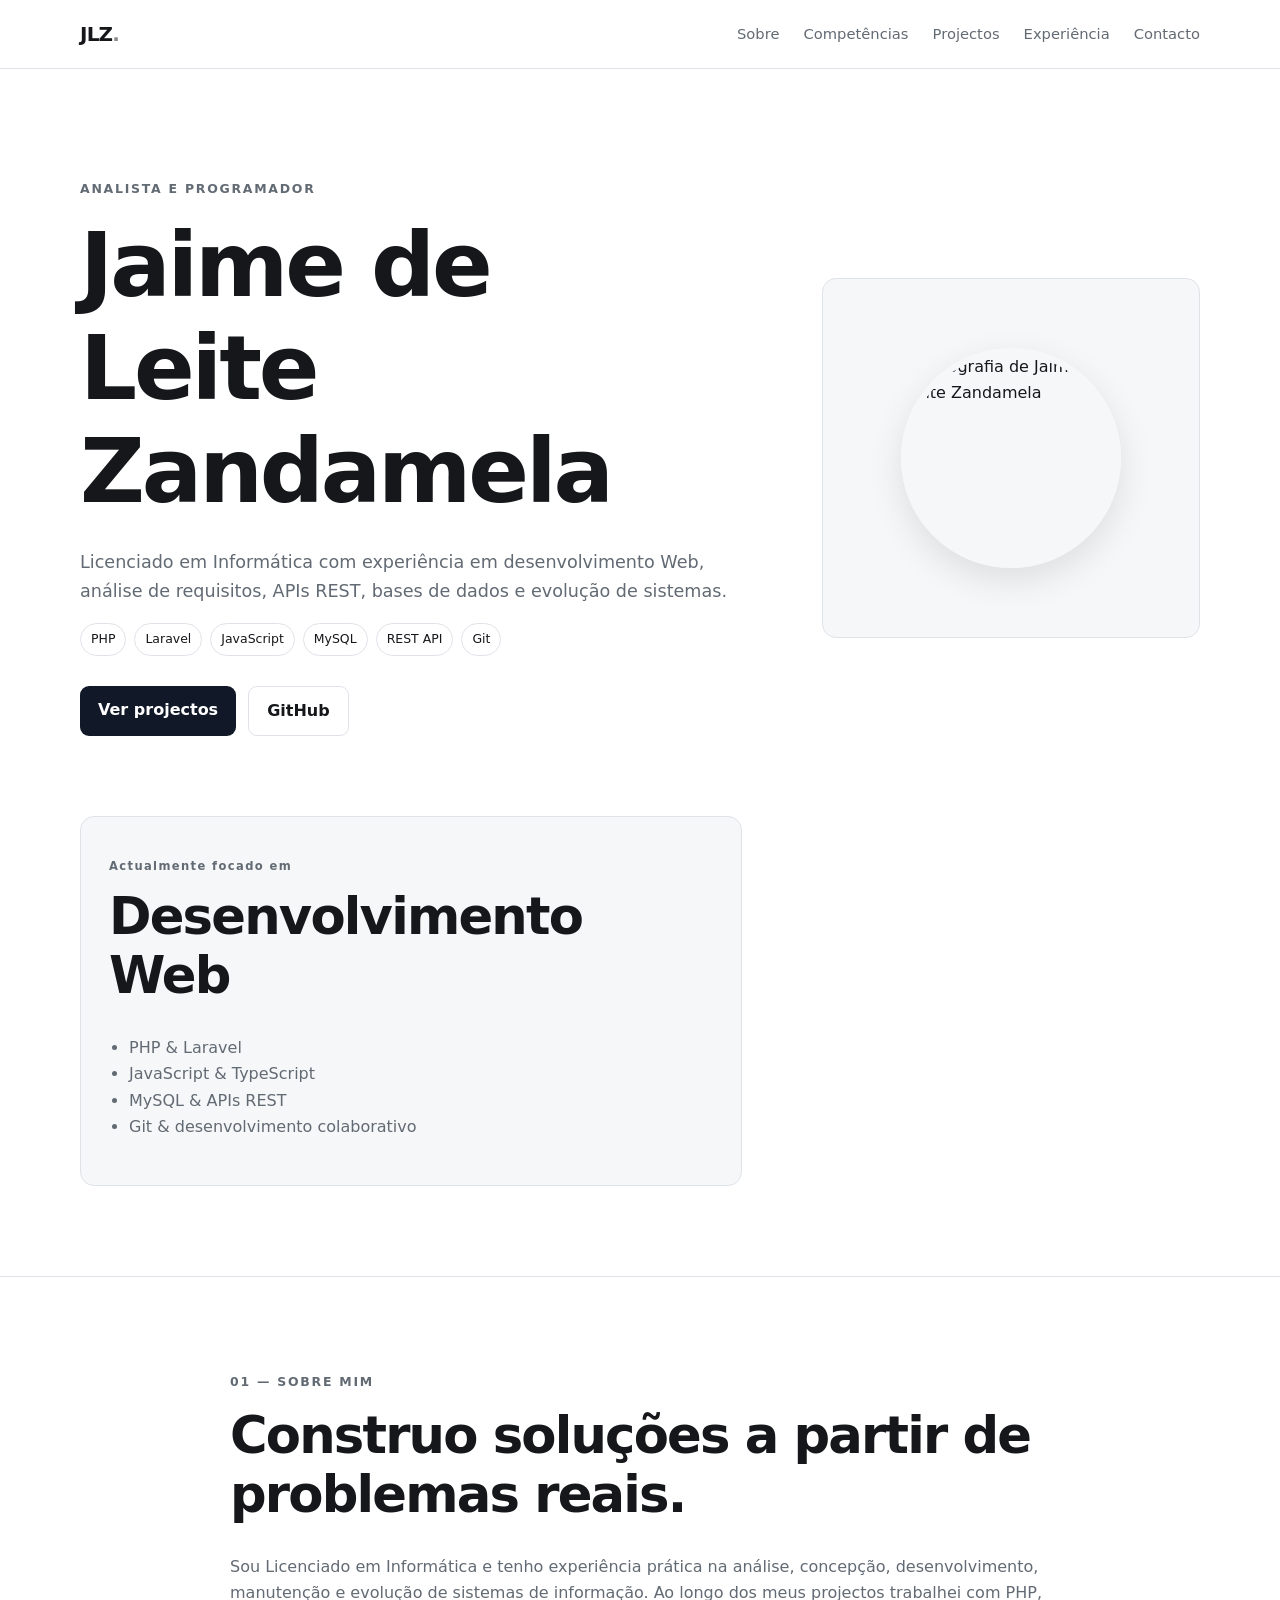
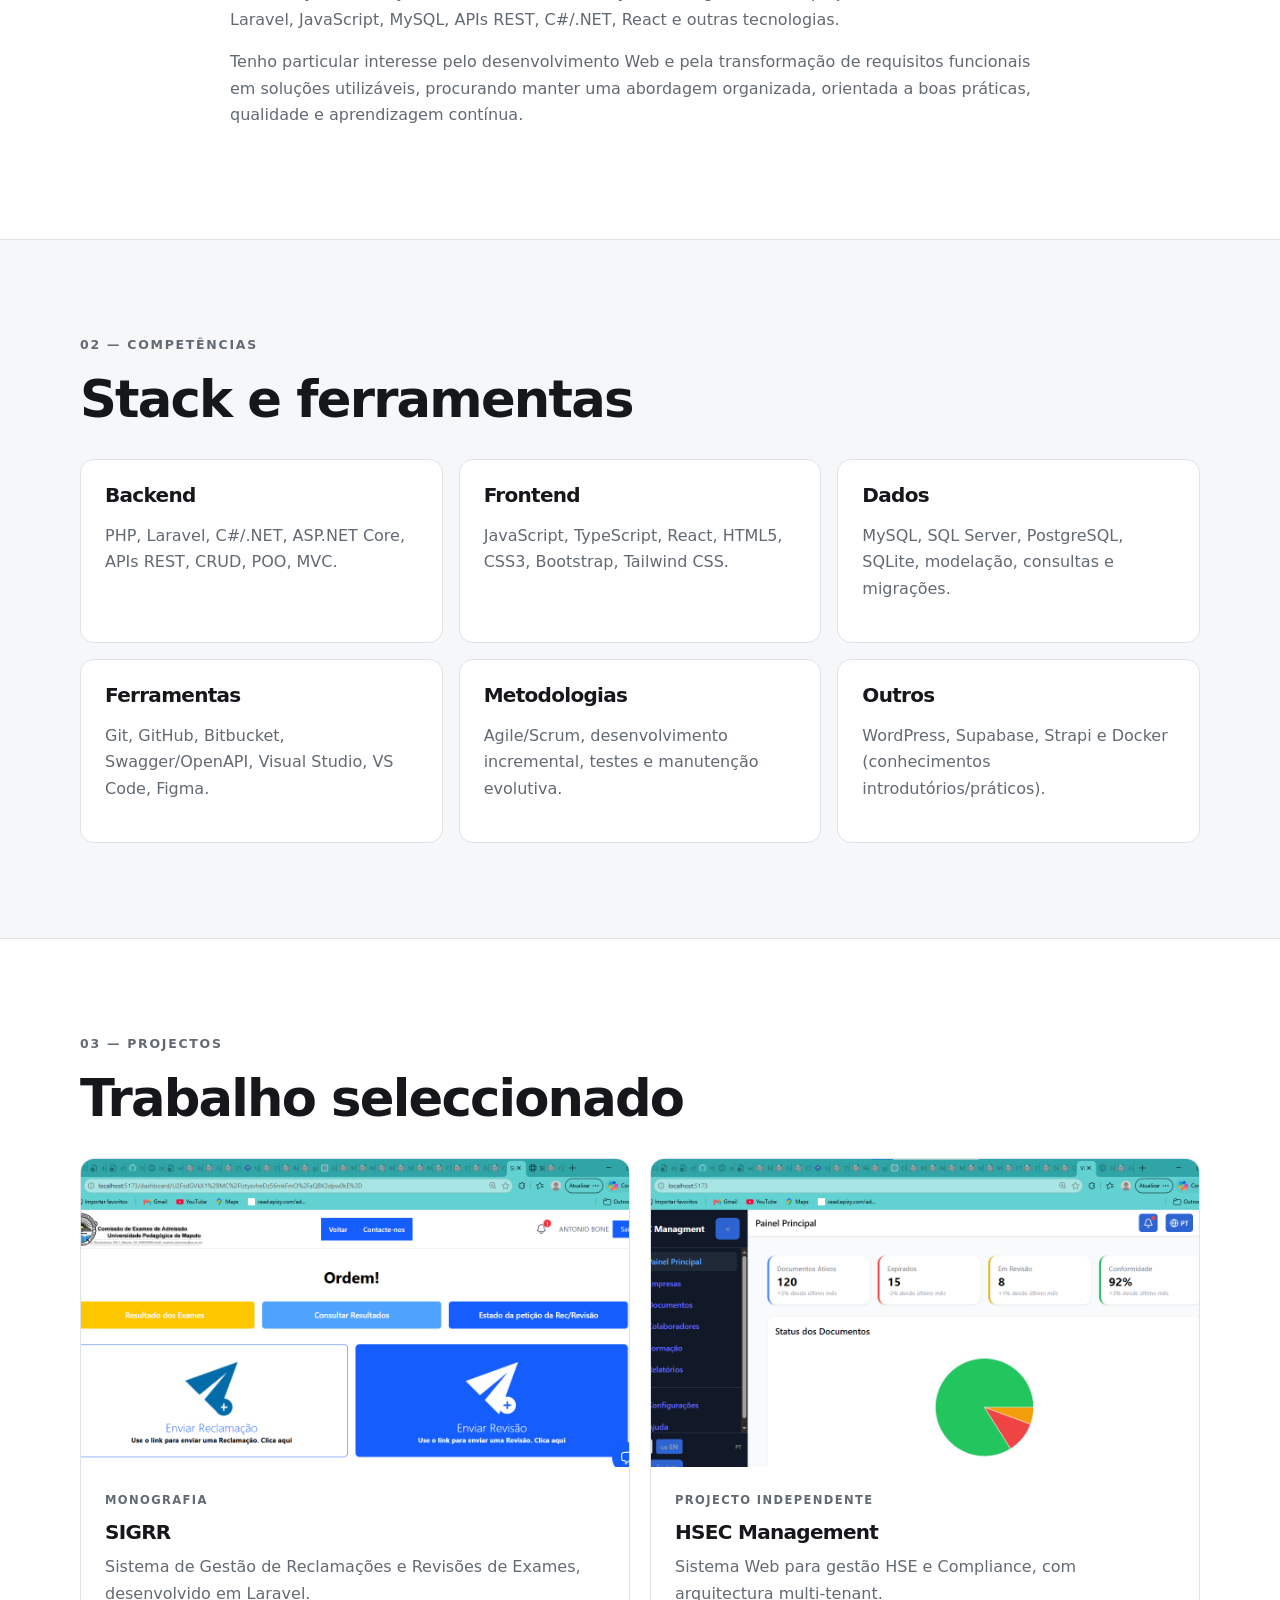
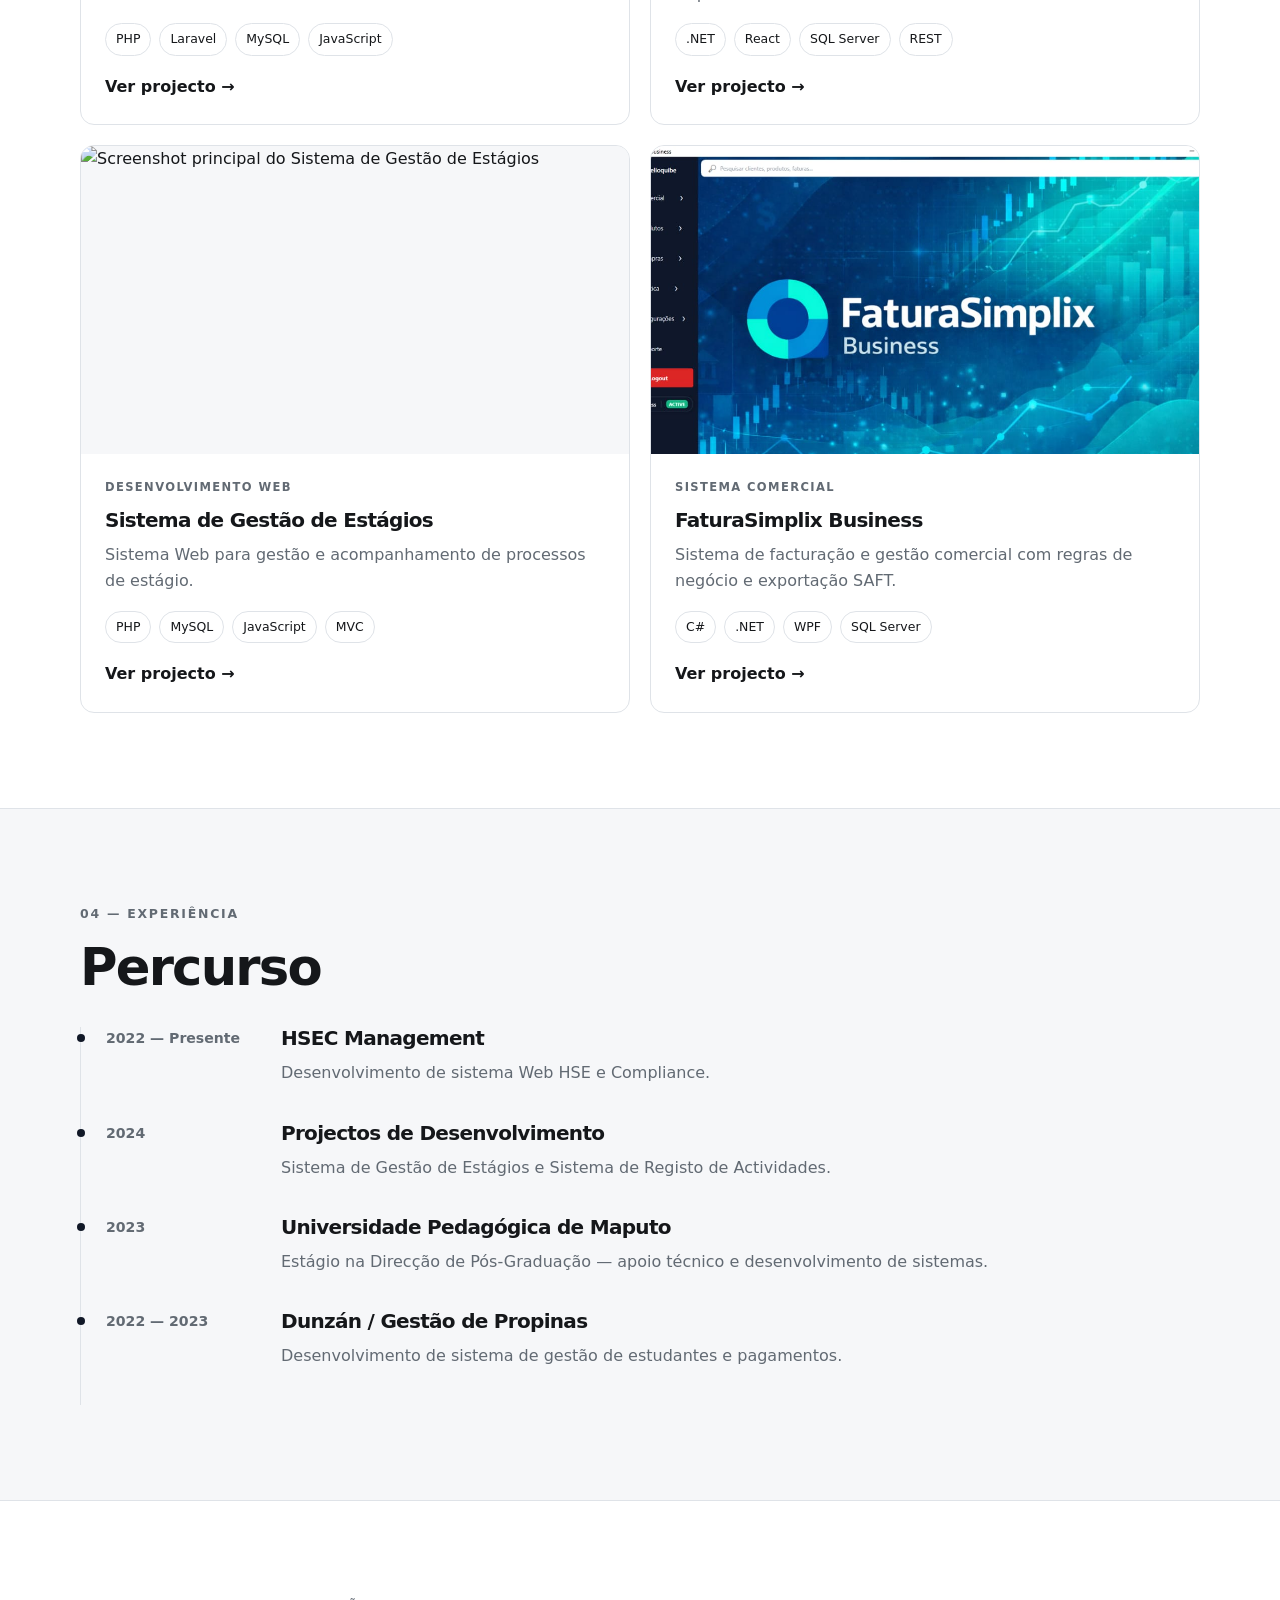
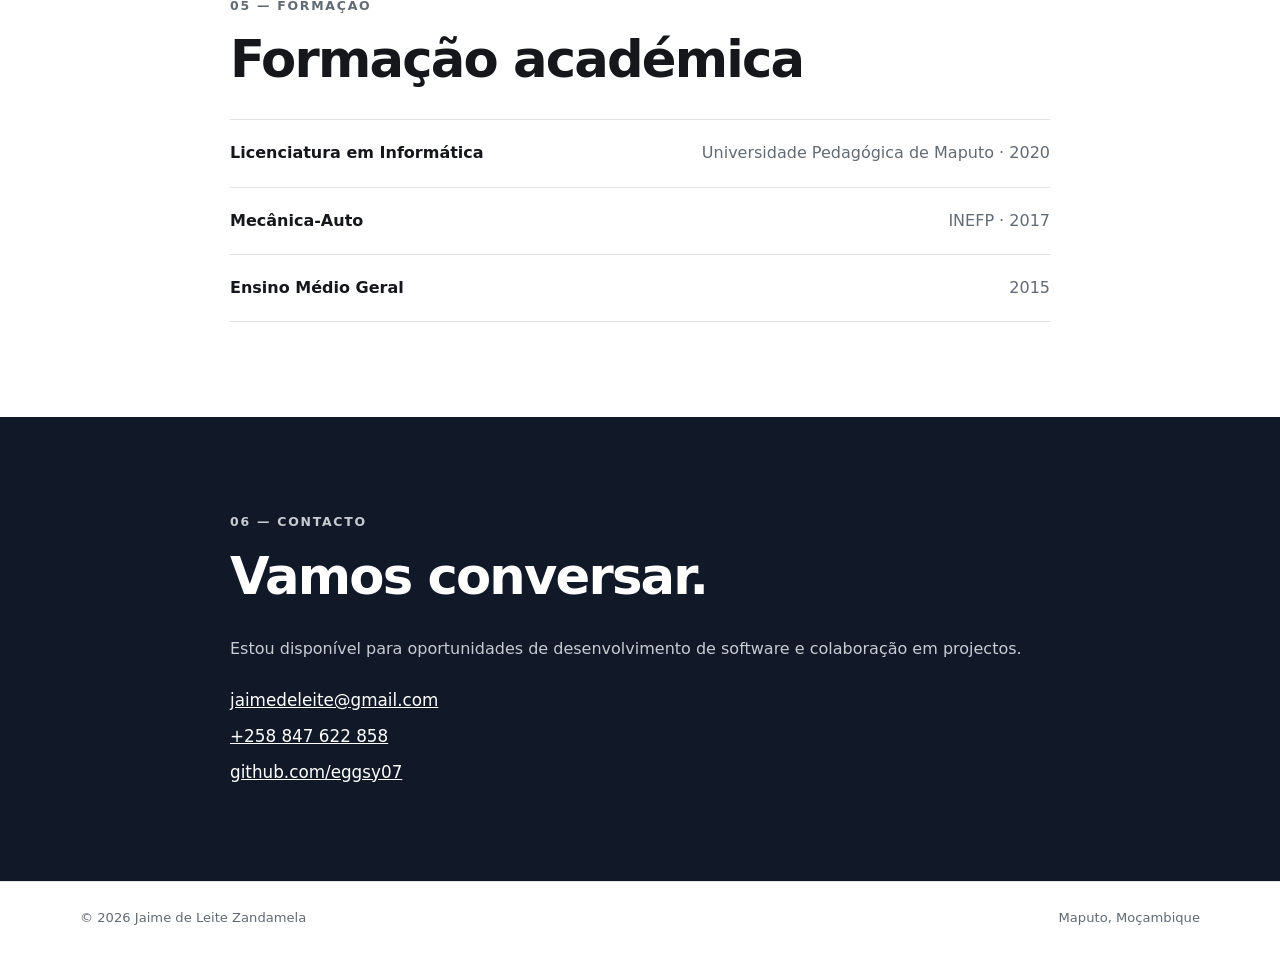
==== index.html @ 05d52ae2 "Update index.html" ====
<!DOCTYPE html>
<html lang="pt">
<head>
  <meta charset="UTF-8">
  <meta name="viewport" content="width=device-width, initial-scale=1.0">
  <meta name="description" content="Portefólio profissional de Jaime de Leite Zandamela — Analista e Programador, Desenvolvimento Web.">
  <title>Jaime de Leite Zandamela | Portefólio</title>
  <link rel="stylesheet" href="style.css">
</head>
<body>
  <header class="site-header">
    <div class="container nav">
      <a class="brand" href="#inicio">JLZ<span>.</span></a>
      <button class="nav-toggle" aria-label="Abrir menu" aria-expanded="false">☰</button>
      <nav id="main-nav">
        <a href="#sobre">Sobre</a>
        <a href="#competencias">Competências</a>
        <a href="#projectos">Projectos</a>
        <a href="#experiencia">Experiência</a>
        <a href="#contacto">Contacto</a>
      </nav>
    </div>
  </header>

  <main>
    <section id="inicio" class="hero">
      <div class="container hero-grid">
        <div>
          <p class="eyebrow">ANALISTA E PROGRAMADOR</p>
          <h1>Jaime de Leite<br>Zandamela</h1>
          <p class="hero-text">
            Licenciado em Informática com experiência em desenvolvimento Web,
            análise de requisitos, APIs REST, bases de dados e evolução de sistemas.
          </p>
          <div class="tags">
            <span>PHP</span><span>Laravel</span><span>JavaScript</span>
            <span>MySQL</span><span>REST API</span><span>Git</span>
          </div>
          <div class="actions">
            <a class="button primary" href="#projectos">Ver projectos</a>
            <a class="button secondary" href="https://github.com/eggsy07" target="_blank" rel="noopener">GitHub</a>
          </div>
        </div>
        <aside class="hero-card hero-visual">
          <img class="profile-photo" src="assets/img/profile.jpeg" alt="Fotografia de Jaime de Leite Zandamela">
        </aside>
        <aside class="hero-card">
          <p class="card-label">Actualmente focado em</p>
          <h2>Desenvolvimento Web</h2>
          <ul>
            <li>PHP & Laravel</li>
            <li>JavaScript & TypeScript</li>
            <li>MySQL & APIs REST</li>
            <li>Git & desenvolvimento colaborativo</li>
          </ul>
        </aside>
      </div>
    </section>

    <section id="sobre" class="section">
      <div class="container narrow">
        <p class="eyebrow">01 — SOBRE MIM</p>
        <h2>Construo soluções a partir de problemas reais.</h2>
        <p>
          Sou Licenciado em Informática e tenho experiência prática na análise,
          concepção, desenvolvimento, manutenção e evolução de sistemas de informação.
          Ao longo dos meus projectos trabalhei com PHP, Laravel, JavaScript, MySQL,
          APIs REST, C#/.NET, React e outras tecnologias.
        </p>
        <p>
          Tenho particular interesse pelo desenvolvimento Web e pela transformação
          de requisitos funcionais em soluções utilizáveis, procurando manter uma
          abordagem organizada, orientada a boas práticas, qualidade e aprendizagem contínua.
        </p>
      </div>
    </section>

    <section id="competencias" class="section alt">
      <div class="container">
        <p class="eyebrow">02 — COMPETÊNCIAS</p>
        <h2>Stack e ferramentas</h2>
        <div class="skill-grid">
          <article><h3>Backend</h3><p>PHP, Laravel, C#/.NET, ASP.NET Core, APIs REST, CRUD, POO, MVC.</p></article>
          <article><h3>Frontend</h3><p>JavaScript, TypeScript, React, HTML5, CSS3, Bootstrap, Tailwind CSS.</p></article>
          <article><h3>Dados</h3><p>MySQL, SQL Server, PostgreSQL, SQLite, modelação, consultas e migrações.</p></article>
          <article><h3>Ferramentas</h3><p>Git, GitHub, Bitbucket, Swagger/OpenAPI, Visual Studio, VS Code, Figma.</p></article>
          <article><h3>Metodologias</h3><p>Agile/Scrum, desenvolvimento incremental, testes e manutenção evolutiva.</p></article>
          <article><h3>Outros</h3><p>WordPress, Supabase, Strapi e Docker (conhecimentos introdutórios/práticos).</p></article>
        </div>
      </div>
    </section>

    <section id="projectos" class="section">
      <div class="container">
        <p class="eyebrow">03 — PROJECTOS</p>
        <h2>Trabalho seleccionado</h2>
        <div class="project-grid">
          <article class="project-card featured">
            <div class="project-image"><img class="image-slot" src="assets/img/sigrr-01.png" alt="Screenshot principal do SIGRR" loading="lazy"></div>
            <div class="project-body">
              <p class="project-type">MONOGRAFIA</p>
              <h3>SIGRR</h3>
              <p>Sistema de Gestão de Reclamações e Revisões de Exames, desenvolvido em Laravel.</p>
              <div class="tech"><span>PHP</span><span>Laravel</span><span>MySQL</span><span>JavaScript</span></div>
              <a class="text-link" href="projects/sigrr.html">Ver projecto →</a>
            </div>
          </article>

          <article class="project-card">
            <div class="project-image"><img class="image-slot" src="assets/img/hsc-01.png" alt="Screenshot principal do HSEC Management" loading="lazy"></div>
            <div class="project-body">
              <p class="project-type">PROJECTO INDEPENDENTE</p>
              <h3>HSEC Management</h3>
              <p>Sistema Web para gestão HSE e Compliance, com arquitectura multi-tenant.</p>
              <div class="tech"><span>.NET</span><span>React</span><span>SQL Server</span><span>REST</span></div>
              <a class="text-link" href="projects/hsec.html">Ver projecto →</a>
            </div>
          </article>

          <article class="project-card">
            <div class="project-image"><img class="image-slot" src="assets/img/estagios-cover.jpg" alt="Screenshot principal do Sistema de Gestão de Estágios" loading="lazy"></div>
            <div class="project-body">
              <p class="project-type">DESENVOLVIMENTO WEB</p>
              <h3>Sistema de Gestão de Estágios</h3>
              <p>Sistema Web para gestão e acompanhamento de processos de estágio.</p>
              <div class="tech"><span>PHP</span><span>MySQL</span><span>JavaScript</span><span>MVC</span></div>
              <a class="text-link" href="projects/estagios.html">Ver projecto →</a>
            </div>
          </article>

          <article class="project-card">
            <div class="project-image"><img class="image-slot" src="assets/img/FSB-cover.jpeg" alt="Screenshot principal do FaturaSimplix Business" loading="lazy"></div>
            <div class="project-body">
              <p class="project-type">SISTEMA COMERCIAL</p>
              <h3>FaturaSimplix Business</h3>
              <p>Sistema de facturação e gestão comercial com regras de negócio e exportação SAFT.</p>
              <div class="tech"><span>C#</span><span>.NET</span><span>WPF</span><span>SQL Server</span></div>
              <a class="text-link" href="projects/faturasimplix.html">Ver projecto →</a>
            </div>
          </article>
        </div>
      </div>
    </section>

    <section id="experiencia" class="section alt">
      <div class="container">
        <p class="eyebrow">04 — EXPERIÊNCIA</p>
        <h2>Percurso</h2>
        <div class="timeline">
          <article><span>2022 — Presente</span><div><h3>HSEC Management</h3><p>Desenvolvimento de sistema Web HSE e Compliance.</p></div></article>
          <article><span>2024</span><div><h3>Projectos de Desenvolvimento</h3><p>Sistema de Gestão de Estágios e Sistema de Registo de Actividades.</p></div></article>
          <article><span>2023</span><div><h3>Universidade Pedagógica de Maputo</h3><p>Estágio na Direcção de Pós-Graduação — apoio técnico e desenvolvimento de sistemas.</p></div></article>
          <article><span>2022 — 2023</span><div><h3>Dunzán / Gestão de Propinas</h3><p>Desenvolvimento de sistema de gestão de estudantes e pagamentos.</p></div></article>
        </div>
      </div>
    </section>

    <section class="section">
      <div class="container narrow">
        <p class="eyebrow">05 — FORMAÇÃO</p>
        <h2>Formação académica</h2>
        <div class="education">
          <div><strong>Licenciatura em Informática</strong><span>Universidade Pedagógica de Maputo · 2020</span></div>
          <div><strong>Mecânica-Auto</strong><span>INEFP · 2017</span></div>
          <div><strong>Ensino Médio Geral</strong><span>2015</span></div>
        </div>
      </div>
    </section>

    <section id="contacto" class="section contact">
      <div class="container narrow">
        <p class="eyebrow">06 — CONTACTO</p>
        <h2>Vamos conversar.</h2>
        <p>Estou disponível para oportunidades de desenvolvimento de software e colaboração em projectos.</p>
        <div class="contact-list">
          <a href="mailto:jaimedeleite@gmail.com">jaimedeleite@gmail.com</a>
          <a href="tel:+258847622858">+258 847 622 858</a>
          <a href="https://github.com/eggsy07" target="_blank" rel="noopener">github.com/eggsy07</a>
        </div>
      </div>
    </section>
  </main>

  <footer>
    <div class="container">
      <span>© <span id="year"></span> Jaime de Leite Zandamela</span>
      <span>Maputo, Moçambique</span>
    </div>
  </footer>

  <script src="script.js"></script>
</body>
</html>
---- style.css ----
:root {
  --bg: #ffffff;
  --surface: #f6f7f9;
  --text: #15171a;
  --muted: #626a73;
  --line: #dfe3e8;
  --accent: #111827;
  --max: 1120px;
  --radius: 14px;
}

* { box-sizing: border-box; }
html { scroll-behavior: smooth; }
body {
  margin: 0;
  font-family: Inter, ui-sans-serif, system-ui, -apple-system, BlinkMacSystemFont, "Segoe UI", sans-serif;
  color: var(--text);
  background: var(--bg);
  line-height: 1.65;
}
a { color: inherit; }
.container { width: min(var(--max), calc(100% - 40px)); margin: 0 auto; }
.narrow { width: min(820px, calc(100% - 40px)); }

.site-header {
  position: sticky; top: 0; z-index: 20;
  background: rgba(255,255,255,.94);
  border-bottom: 1px solid var(--line);
  backdrop-filter: blur(10px);
}
.nav { min-height: 68px; display: flex; align-items: center; justify-content: space-between; }
.brand { text-decoration: none; font-weight: 800; letter-spacing: -.04em; font-size: 1.25rem; }
.brand span { opacity: .5; }
nav { display: flex; gap: 24px; }
nav a { text-decoration: none; color: var(--muted); font-size: .92rem; }
nav a:hover { color: var(--text); }
.nav-toggle { display: none; background: none; border: 0; font-size: 1.4rem; }

.hero { padding: 110px 0 90px; border-bottom: 1px solid var(--line); }
.hero-grid { display: grid; grid-template-columns: 1.4fr .8fr; gap: 80px; align-items: center; }
.eyebrow { margin: 0 0 14px; font-size: .78rem; font-weight: 800; letter-spacing: .14em; color: var(--muted); }
h1, h2, h3 { line-height: 1.15; letter-spacing: -.035em; }
h1 { font-size: clamp(3rem, 7vw, 5.8rem); margin: 0 0 25px; }
h2 { font-size: clamp(2rem, 4vw, 3.2rem); margin: 0 0 30px; }
h3 { margin: 0 0 10px; font-size: 1.25rem; }
.hero-text { max-width: 680px; color: var(--muted); font-size: 1.1rem; }
.tags, .tech { display: flex; flex-wrap: wrap; gap: 8px; }
.tags span, .tech span {
  border: 1px solid var(--line); border-radius: 999px; padding: 5px 10px;
  font-size: .78rem; background: var(--bg);
}
.actions { display: flex; gap: 12px; margin-top: 30px; }
.button { display: inline-block; padding: 11px 18px; border-radius: 9px; text-decoration: none; font-weight: 700; }
.button.primary { background: var(--accent); color: #fff; }
.button.secondary { border: 1px solid var(--line); }

.hero-card { border: 1px solid var(--line); border-radius: var(--radius); padding: 28px; background: var(--surface); }
.card-label, .project-type { font-size: .72rem; letter-spacing: .12em; font-weight: 800; color: var(--muted); }
.hero-card ul { padding-left: 20px; color: var(--muted); }

.section { padding: 95px 0; }
.alt { background: var(--surface); border-top: 1px solid var(--line); border-bottom: 1px solid var(--line); }
.section p { color: var(--muted); }
.skill-grid { display: grid; grid-template-columns: repeat(3, 1fr); gap: 16px; }
.skill-grid article { padding: 24px; background: var(--bg); border: 1px solid var(--line); border-radius: var(--radius); }

.project-grid { display: grid; grid-template-columns: repeat(2, 1fr); gap: 20px; }
.project-card { border: 1px solid var(--line); border-radius: var(--radius); overflow: hidden; background: var(--bg); }
.project-image { aspect-ratio: 16/9; display: grid; place-items: center; }
.placeholder { background: #e9ebee; color: #747b84; font-size: .72rem; letter-spacing: .08em; font-weight: 800; text-align: center; padding: 20px; }
.project-body { padding: 24px; }
.project-body p { margin-top: 0; }
.text-link { display: inline-block; margin-top: 18px; font-weight: 800; text-decoration: none; }
.text-link:hover { text-decoration: underline; }

.timeline { border-left: 1px solid var(--line); }
.timeline article { display: grid; grid-template-columns: 150px 1fr; gap: 25px; padding: 0 0 35px 25px; position: relative; }
.timeline article::before { content: ""; position: absolute; width: 8px; height: 8px; border-radius: 50%; background: var(--accent); left: -4px; top: 7px; }
.timeline span { color: var(--muted); font-size: .88rem; font-weight: 700; }
.timeline p { margin: 0; }

.education { display: grid; gap: 0; border-top: 1px solid var(--line); }
.education div { display: flex; justify-content: space-between; gap: 20px; padding: 20px 0; border-bottom: 1px solid var(--line); }
.education span { color: var(--muted); text-align: right; }

.contact { background: var(--accent); color: #fff; }
.contact p, .contact .eyebrow { color: #c7ccd3; }
.contact-list { display: grid; gap: 8px; margin-top: 25px; }
.contact-list a { font-size: 1.05rem; }

footer { padding: 25px 0; border-top: 1px solid var(--line); }
footer .container { display: flex; justify-content: space-between; color: var(--muted); font-size: .82rem; }

@media (max-width: 800px) {
  .hero { padding: 75px 0; }
  .hero-grid, .project-grid, .skill-grid { grid-template-columns: 1fr; }
  .hero-grid { gap: 40px; }
  nav { display: none; position: absolute; top: 68px; left: 0; right: 0; padding: 18px 20px; background: #fff; border-bottom: 1px solid var(--line); flex-direction: column; }
  nav.open { display: flex; }
  .nav-toggle { display: block; }
  .timeline article { grid-template-columns: 1fr; gap: 5px; }
  .education div { flex-direction: column; gap: 4px; }
  .education span { text-align: left; }
  footer .container { flex-direction: column; gap: 5px; }
}


/* Image slots: replace only the file paths, without changing the layout. */
.image-slot {
  display: block;
  width: 100%;
  height: 100%;
  object-fit: cover;
  object-position: center;
}
.profile-photo {
  width: 220px;
  height: 220px;
  border-radius: 50%;
  object-fit: cover;
  object-position: center;
  border: 6px solid var(--surface);
  box-shadow: 0 12px 35px rgba(0,0,0,.10);
}
.hero-visual {
  display: flex;
  align-items: center;
  justify-content: center;
  min-height: 360px;
  padding: 30px;
}
.project-image, .project-hero, .screens figure {
  overflow: hidden;
  background: var(--surface);
}
.project-image img { aspect-ratio: 16/10; }
.project-hero img { width: 100%; aspect-ratio: 16/9; object-fit: cover; display:block; }
.screens figure { margin: 0; }
.screens figure img { display:block; width:100%; aspect-ratio:16/9; object-fit:cover; }
.screens figcaption { padding:10px 14px; font-size:.85rem; color:var(--muted); }
@media(max-width:700px){.profile-photo{width:170px;height:170px}.hero-visual{min-height:260px}}
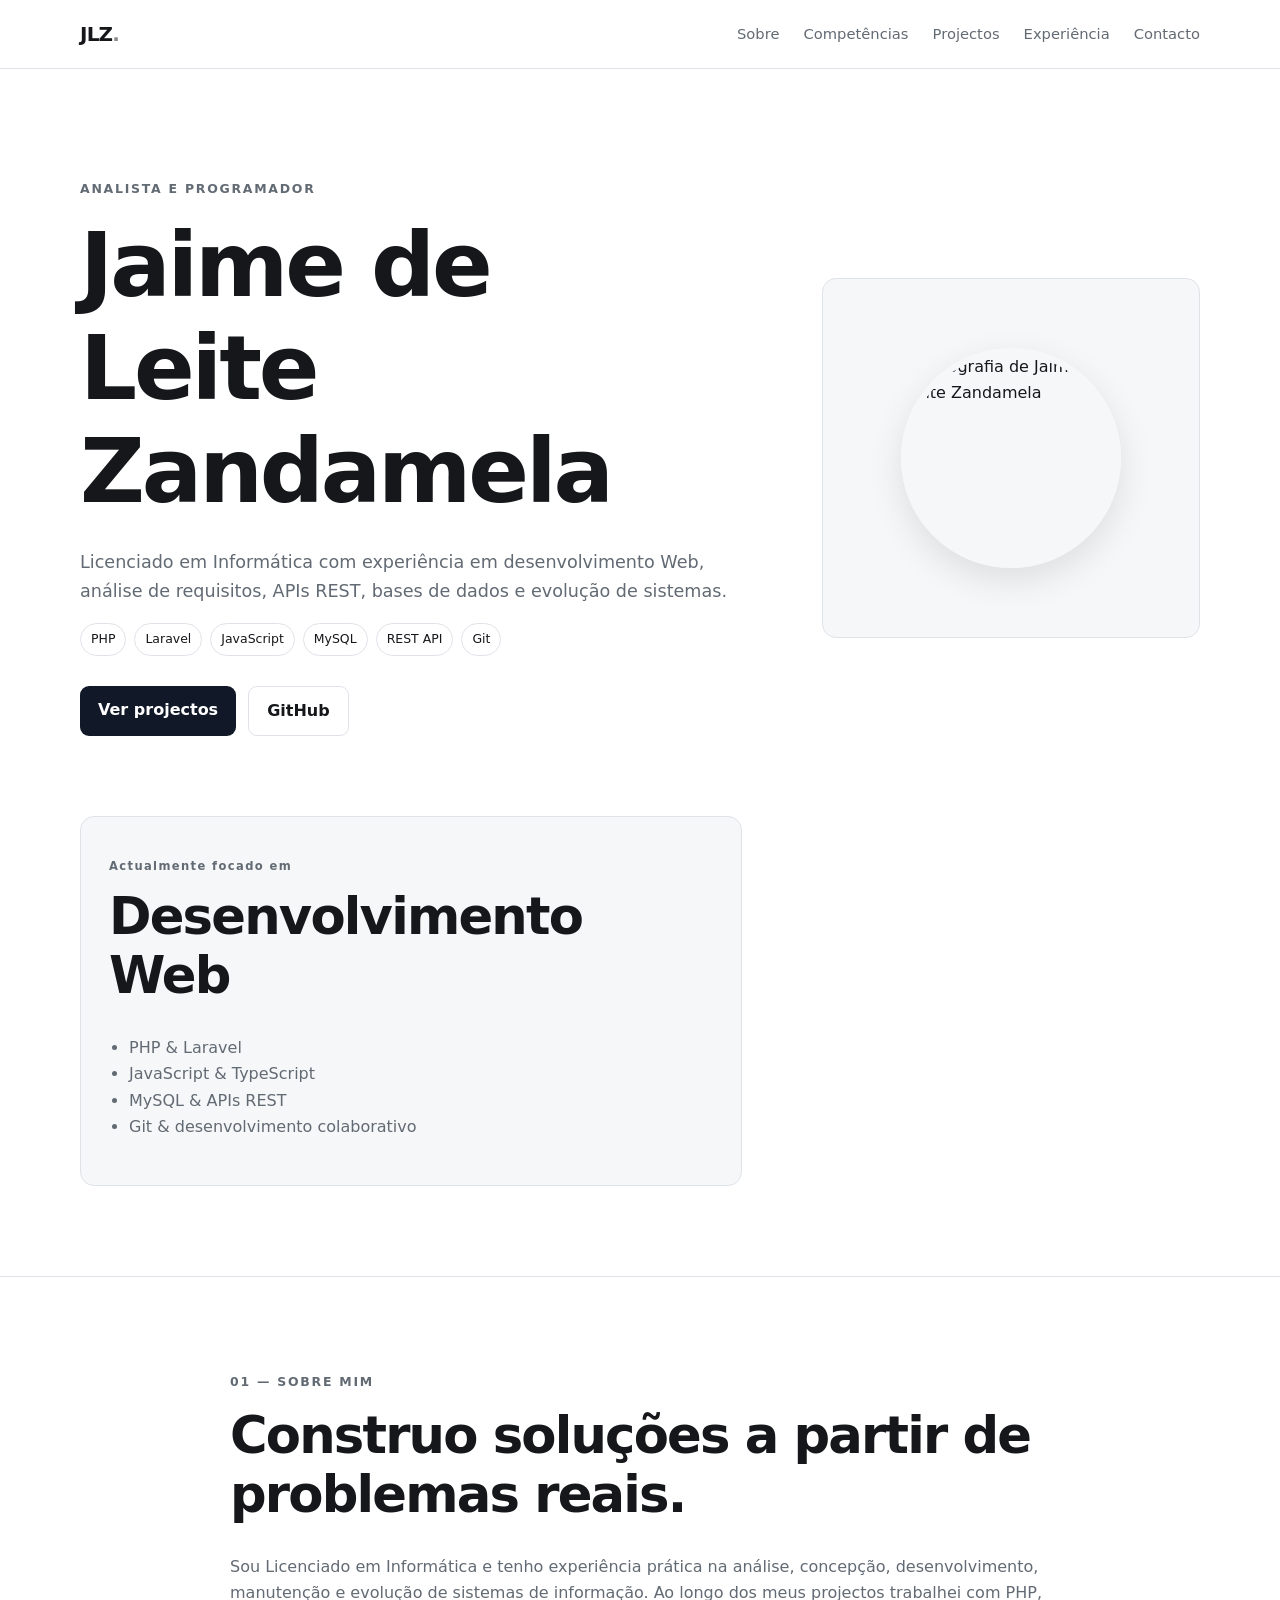
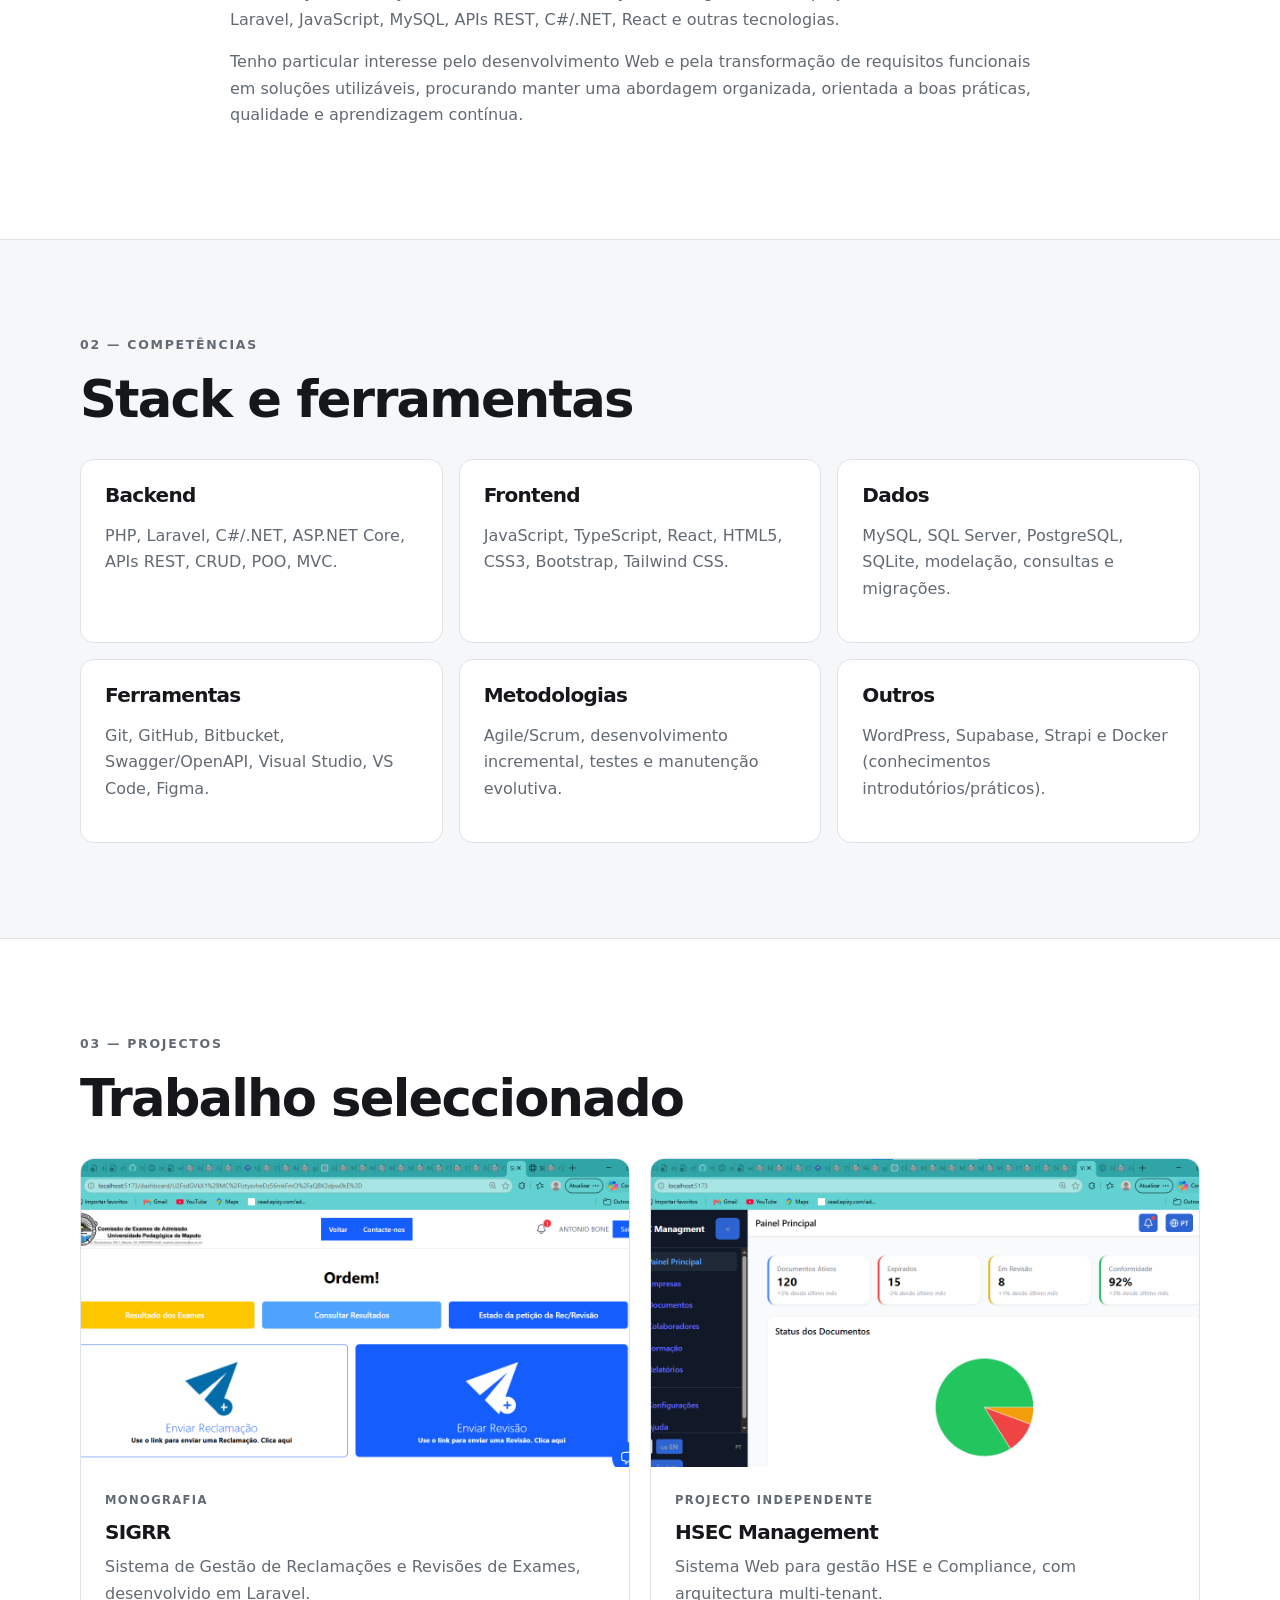
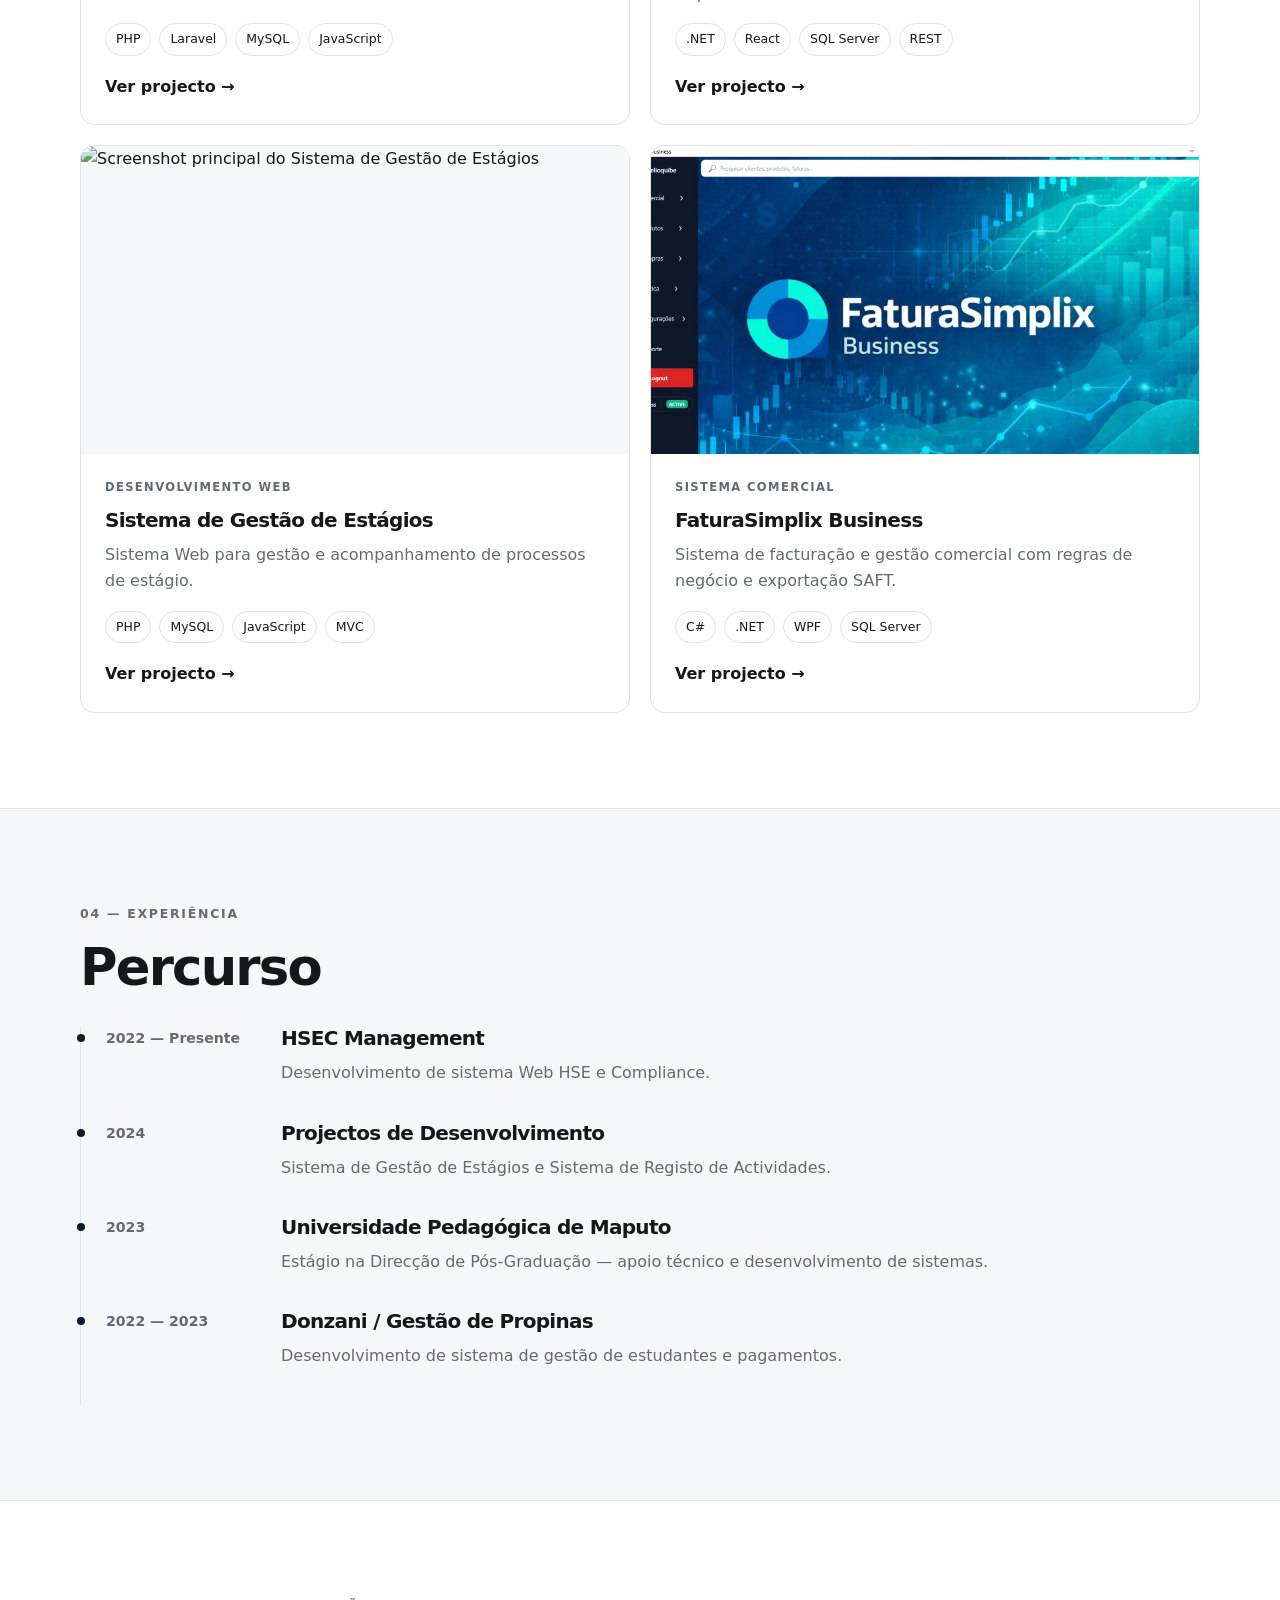
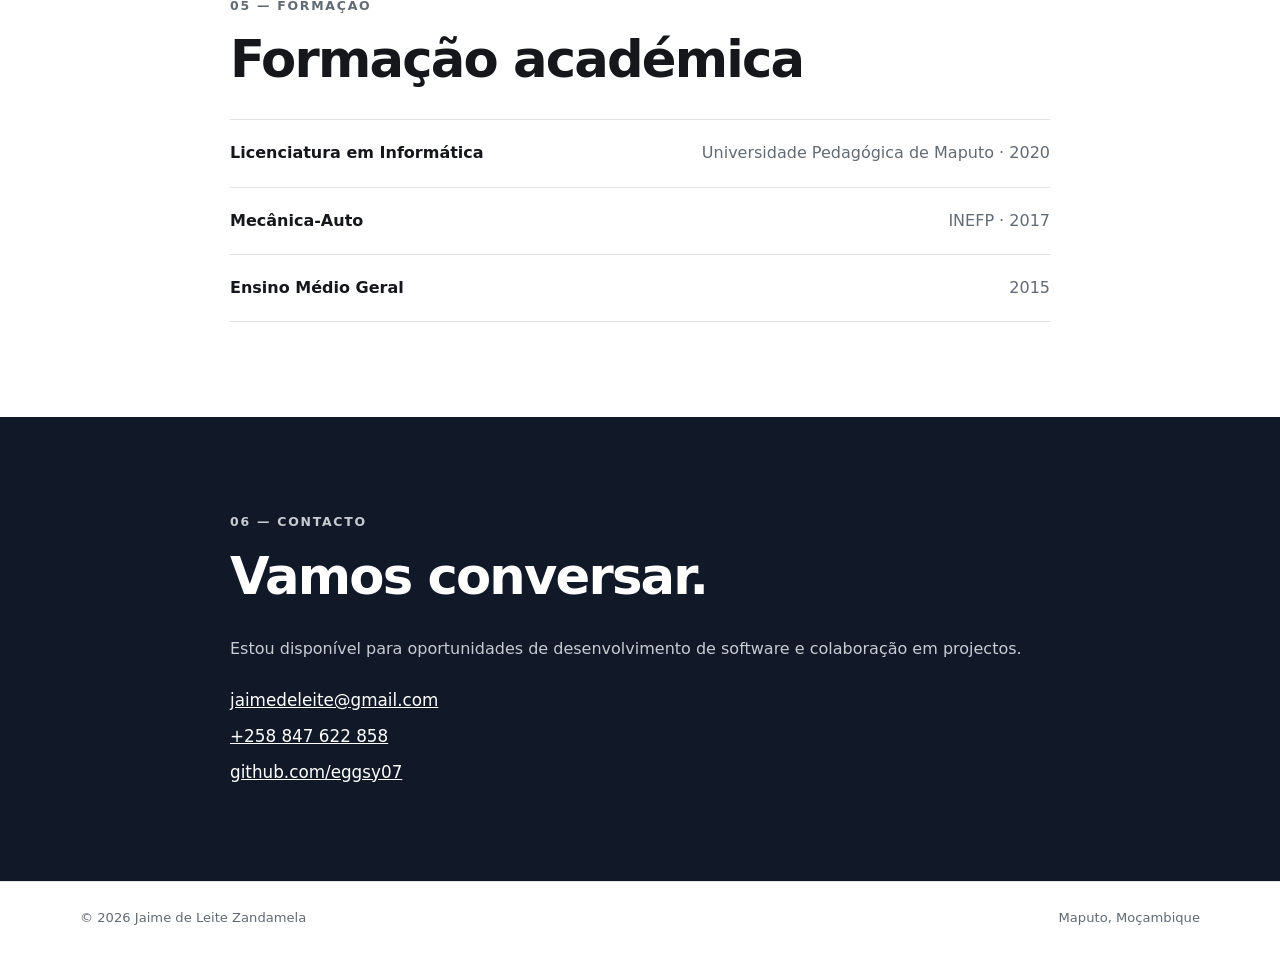
==== commit a4ec484d: "Update index.html" ====
--- a/index.html
+++ b/index.html
@@ -150,7 +150,7 @@
           <article><span>2022 — Presente</span><div><h3>HSEC Management</h3><p>Desenvolvimento de sistema Web HSE e Compliance.</p></div></article>
           <article><span>2024</span><div><h3>Projectos de Desenvolvimento</h3><p>Sistema de Gestão de Estágios e Sistema de Registo de Actividades.</p></div></article>
           <article><span>2023</span><div><h3>Universidade Pedagógica de Maputo</h3><p>Estágio na Direcção de Pós-Graduação — apoio técnico e desenvolvimento de sistemas.</p></div></article>
-          <article><span>2022 — 2023</span><div><h3>Dunzán / Gestão de Propinas</h3><p>Desenvolvimento de sistema de gestão de estudantes e pagamentos.</p></div></article>
+          <article><span>2022 — 2023</span><div><h3>Donzani / Gestão de Propinas</h3><p>Desenvolvimento de sistema de gestão de estudantes e pagamentos.</p></div></article>
         </div>
       </div>
     </section>
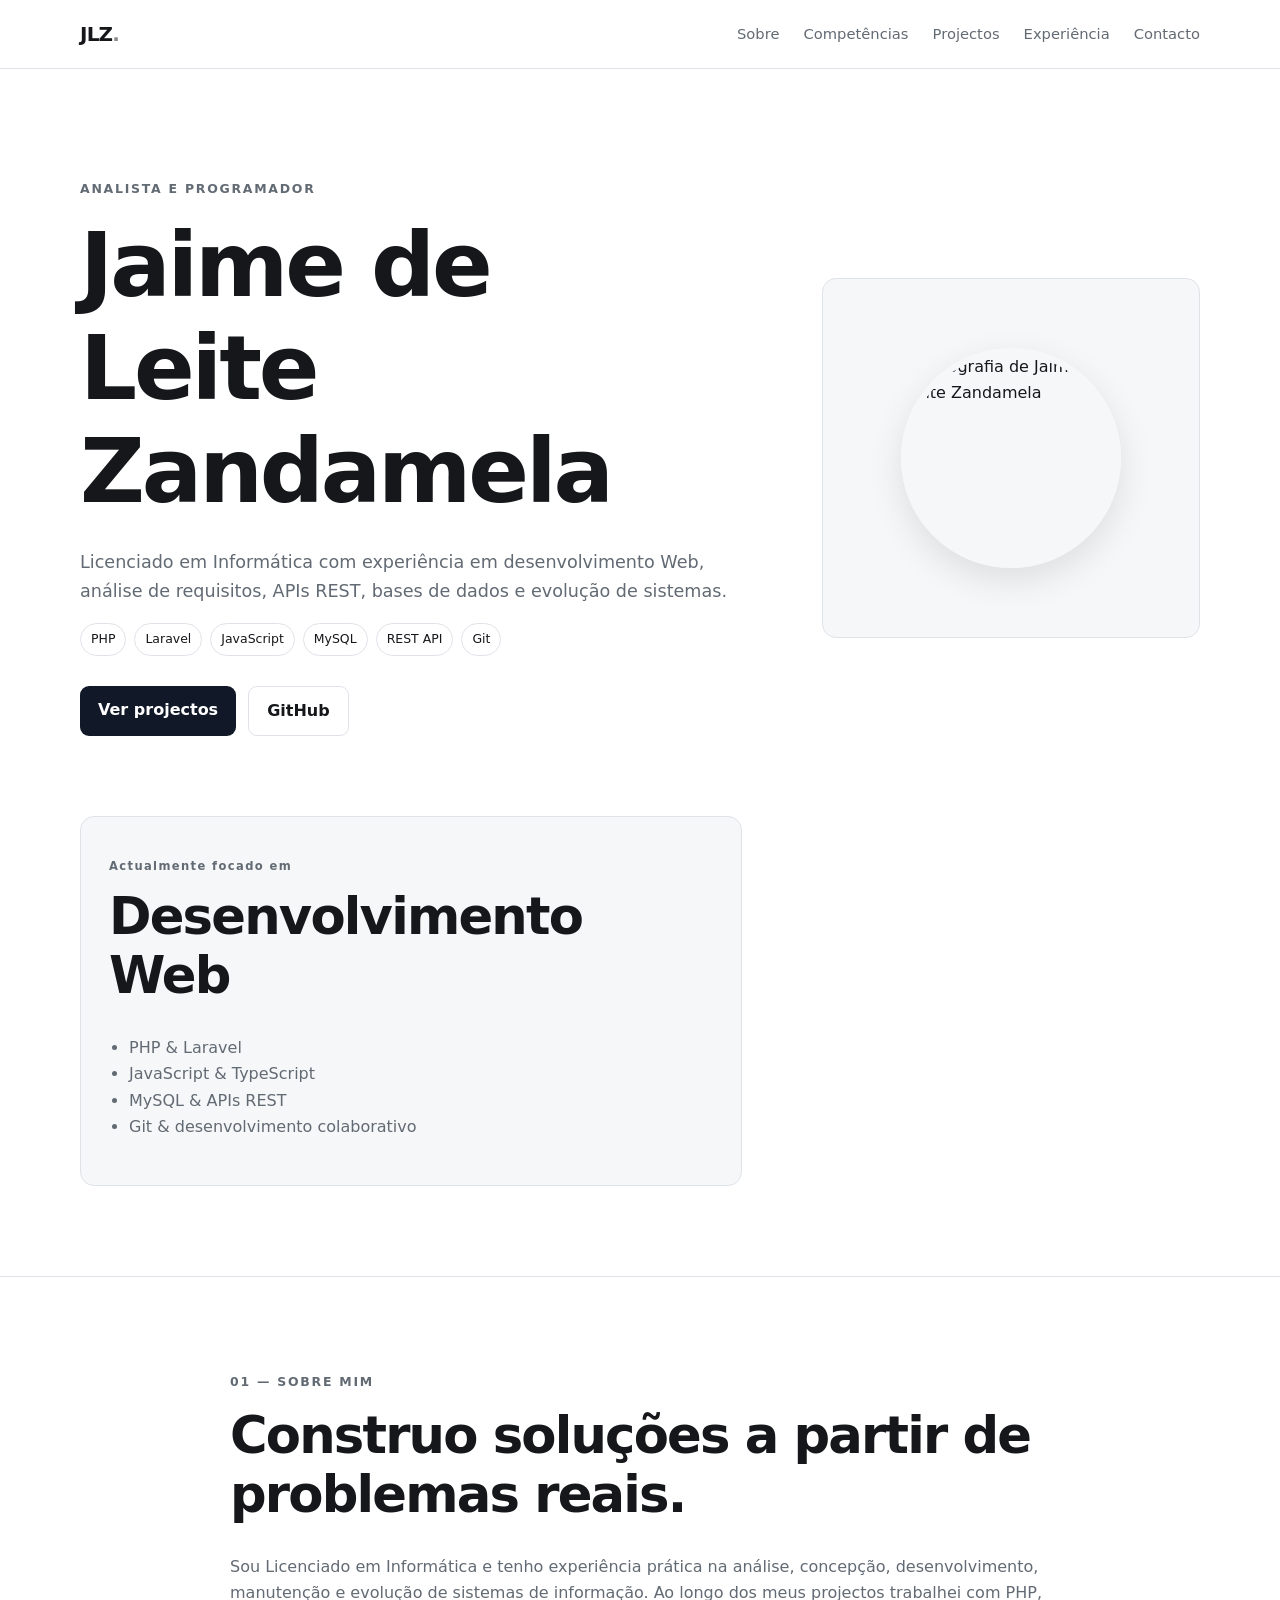
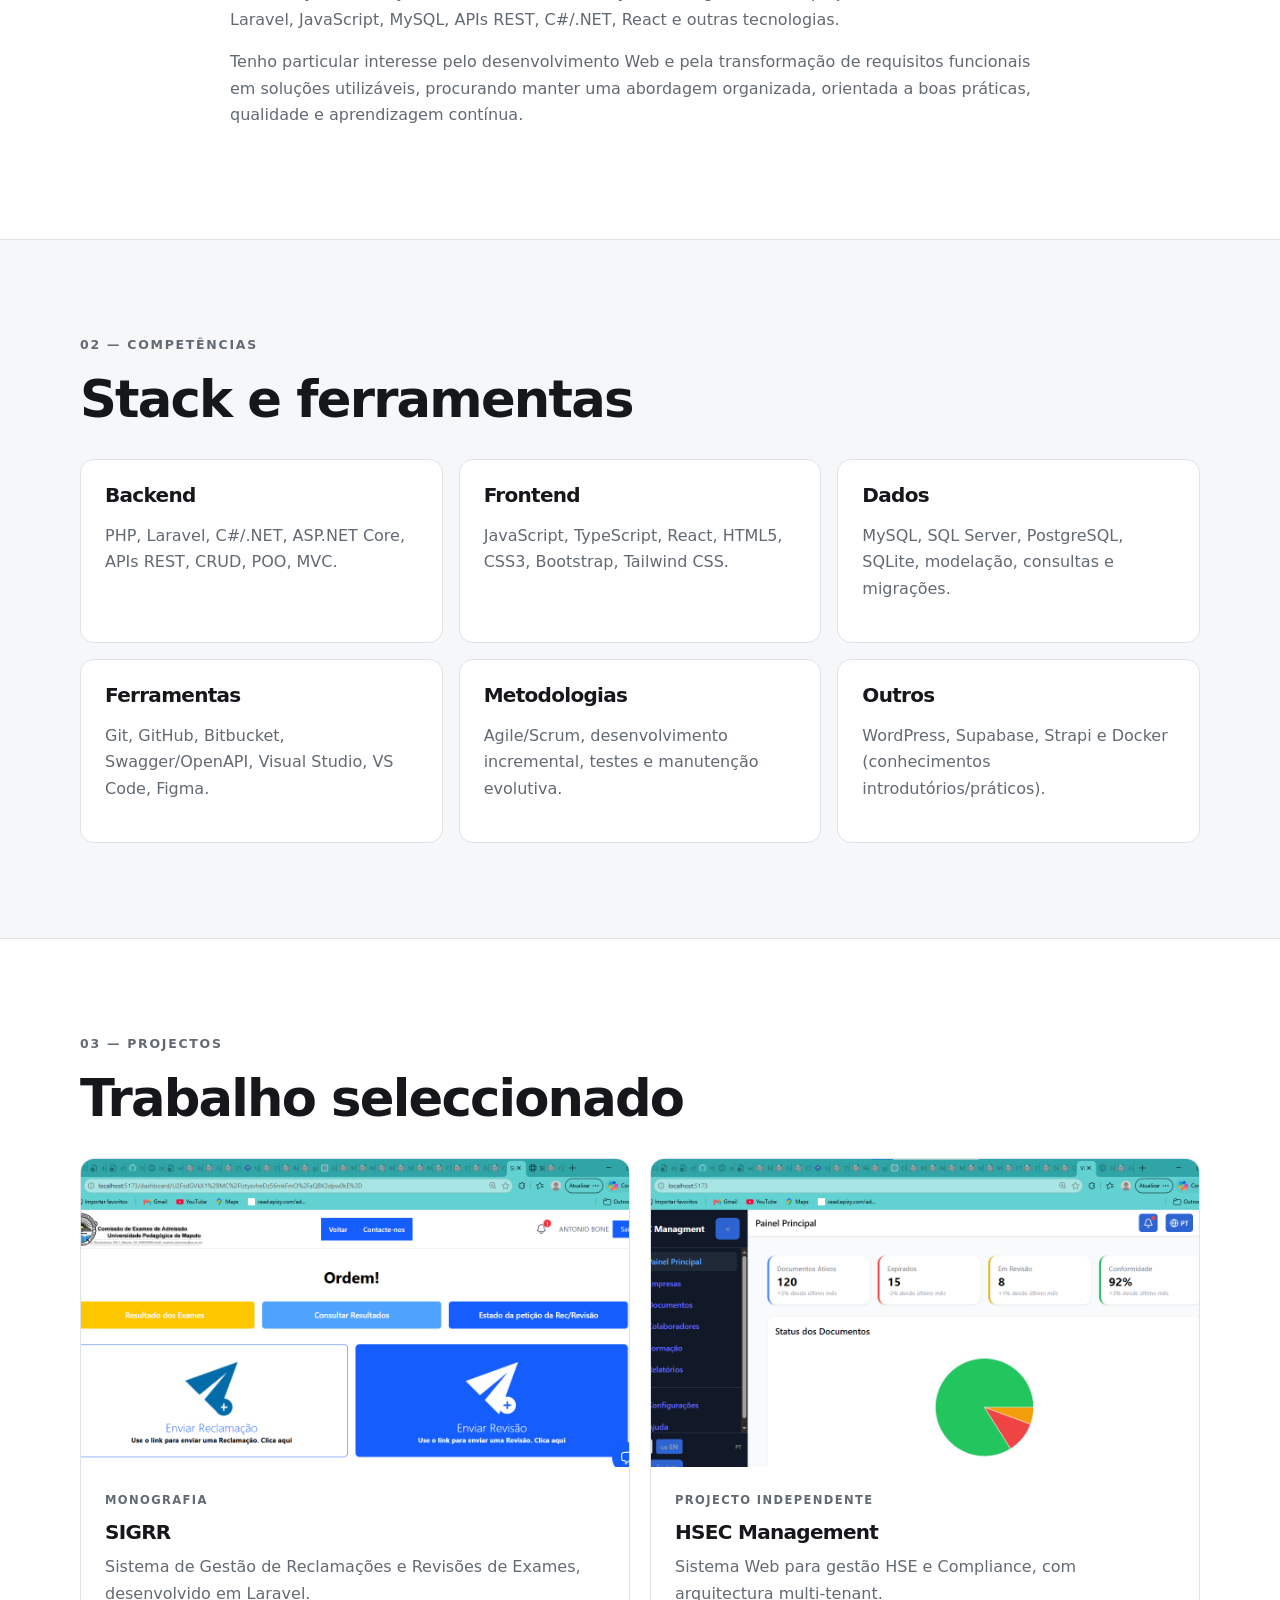
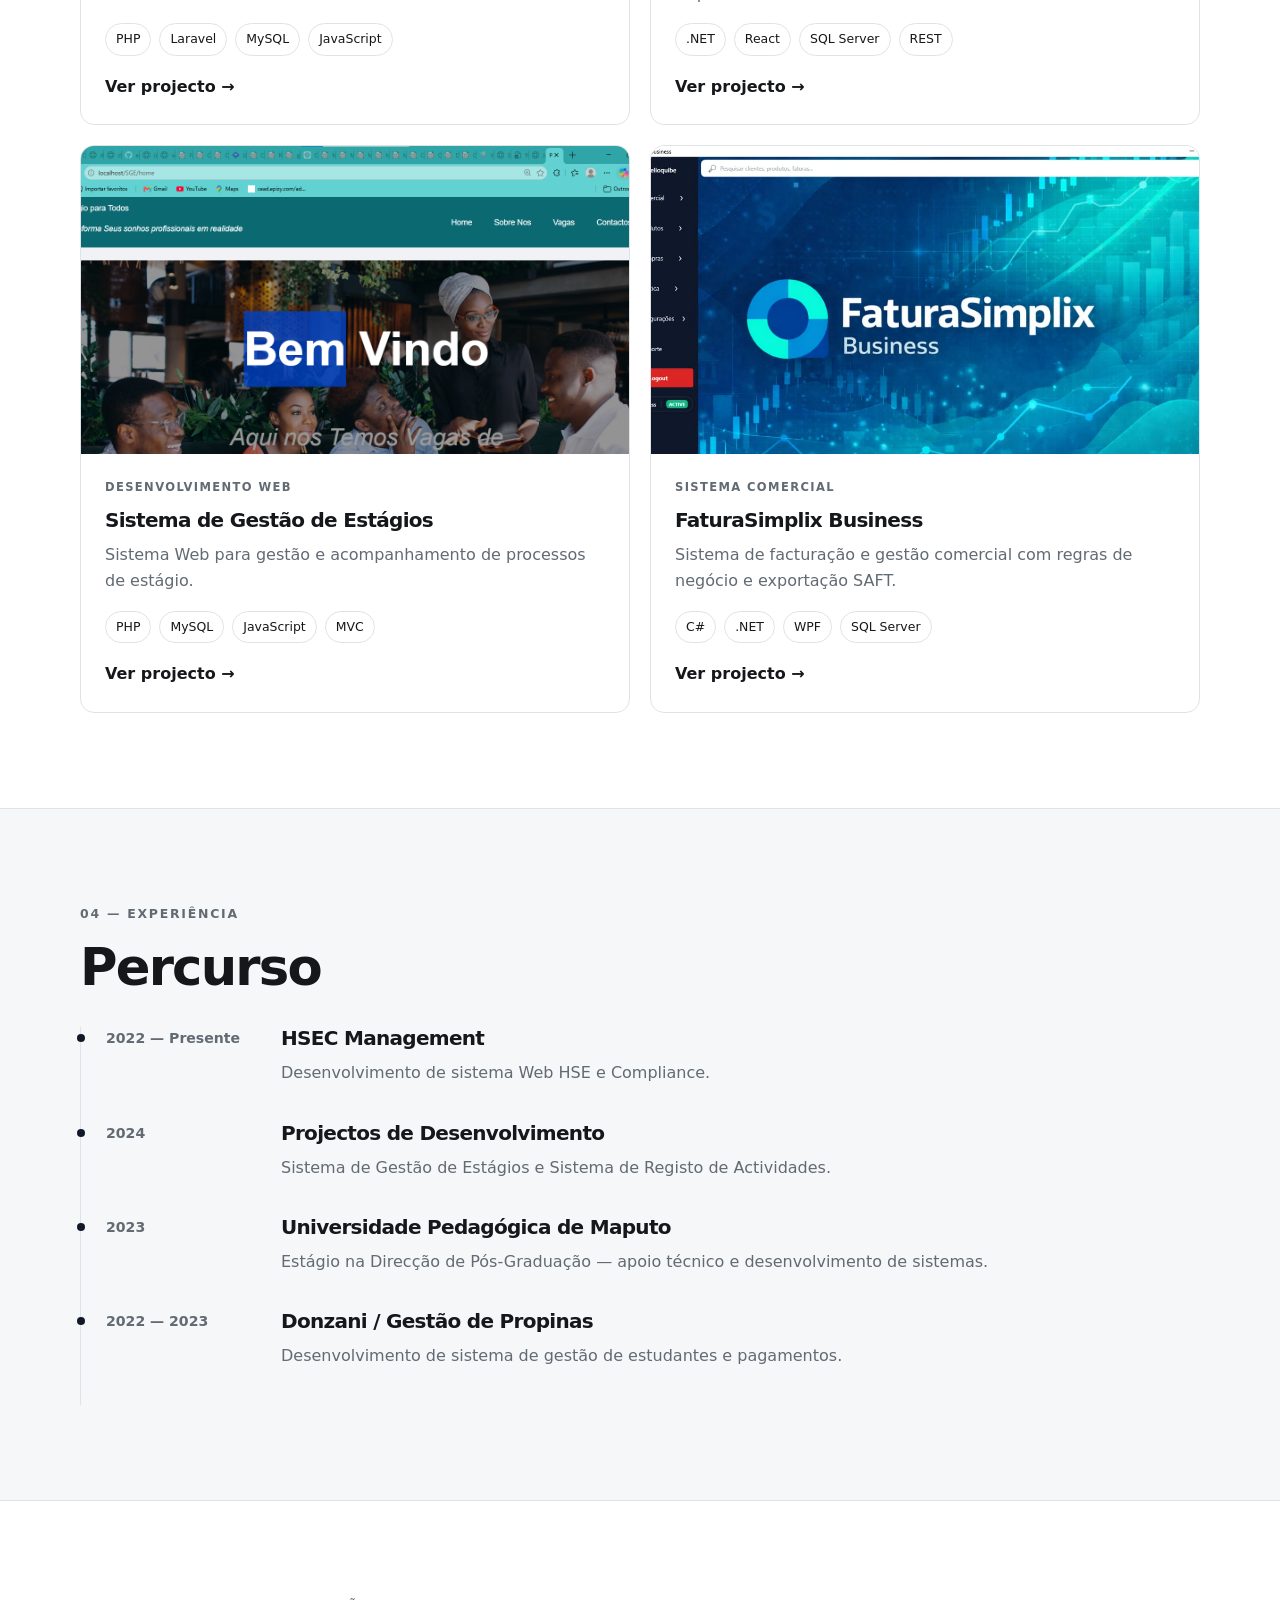
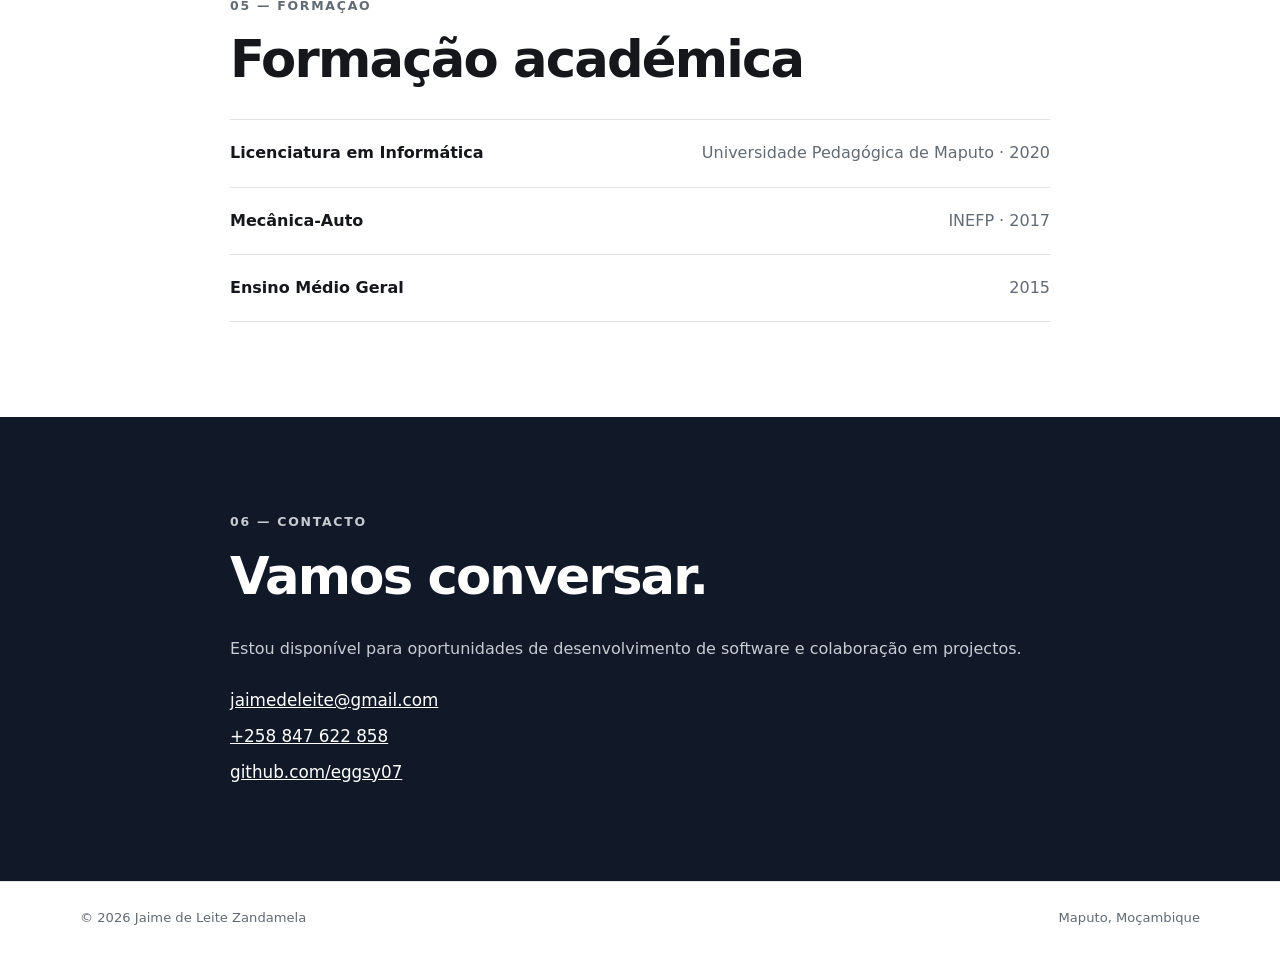
==== commit dc54f61d: "up" ====
--- a/index.html
+++ b/index.html
@@ -118,7 +118,7 @@
           </article>
 
           <article class="project-card">
-            <div class="project-image"><img class="image-slot" src="assets/img/estagios-cover.jpg" alt="Screenshot principal do Sistema de Gestão de Estágios" loading="lazy"></div>
+            <div class="project-image"><img class="image-slot" src="assets/img/Estagios-cover.png" alt="Screenshot principal do Sistema de Gestão de Estágios" loading="lazy"></div>
             <div class="project-body">
               <p class="project-type">DESENVOLVIMENTO WEB</p>
               <h3>Sistema de Gestão de Estágios</h3>
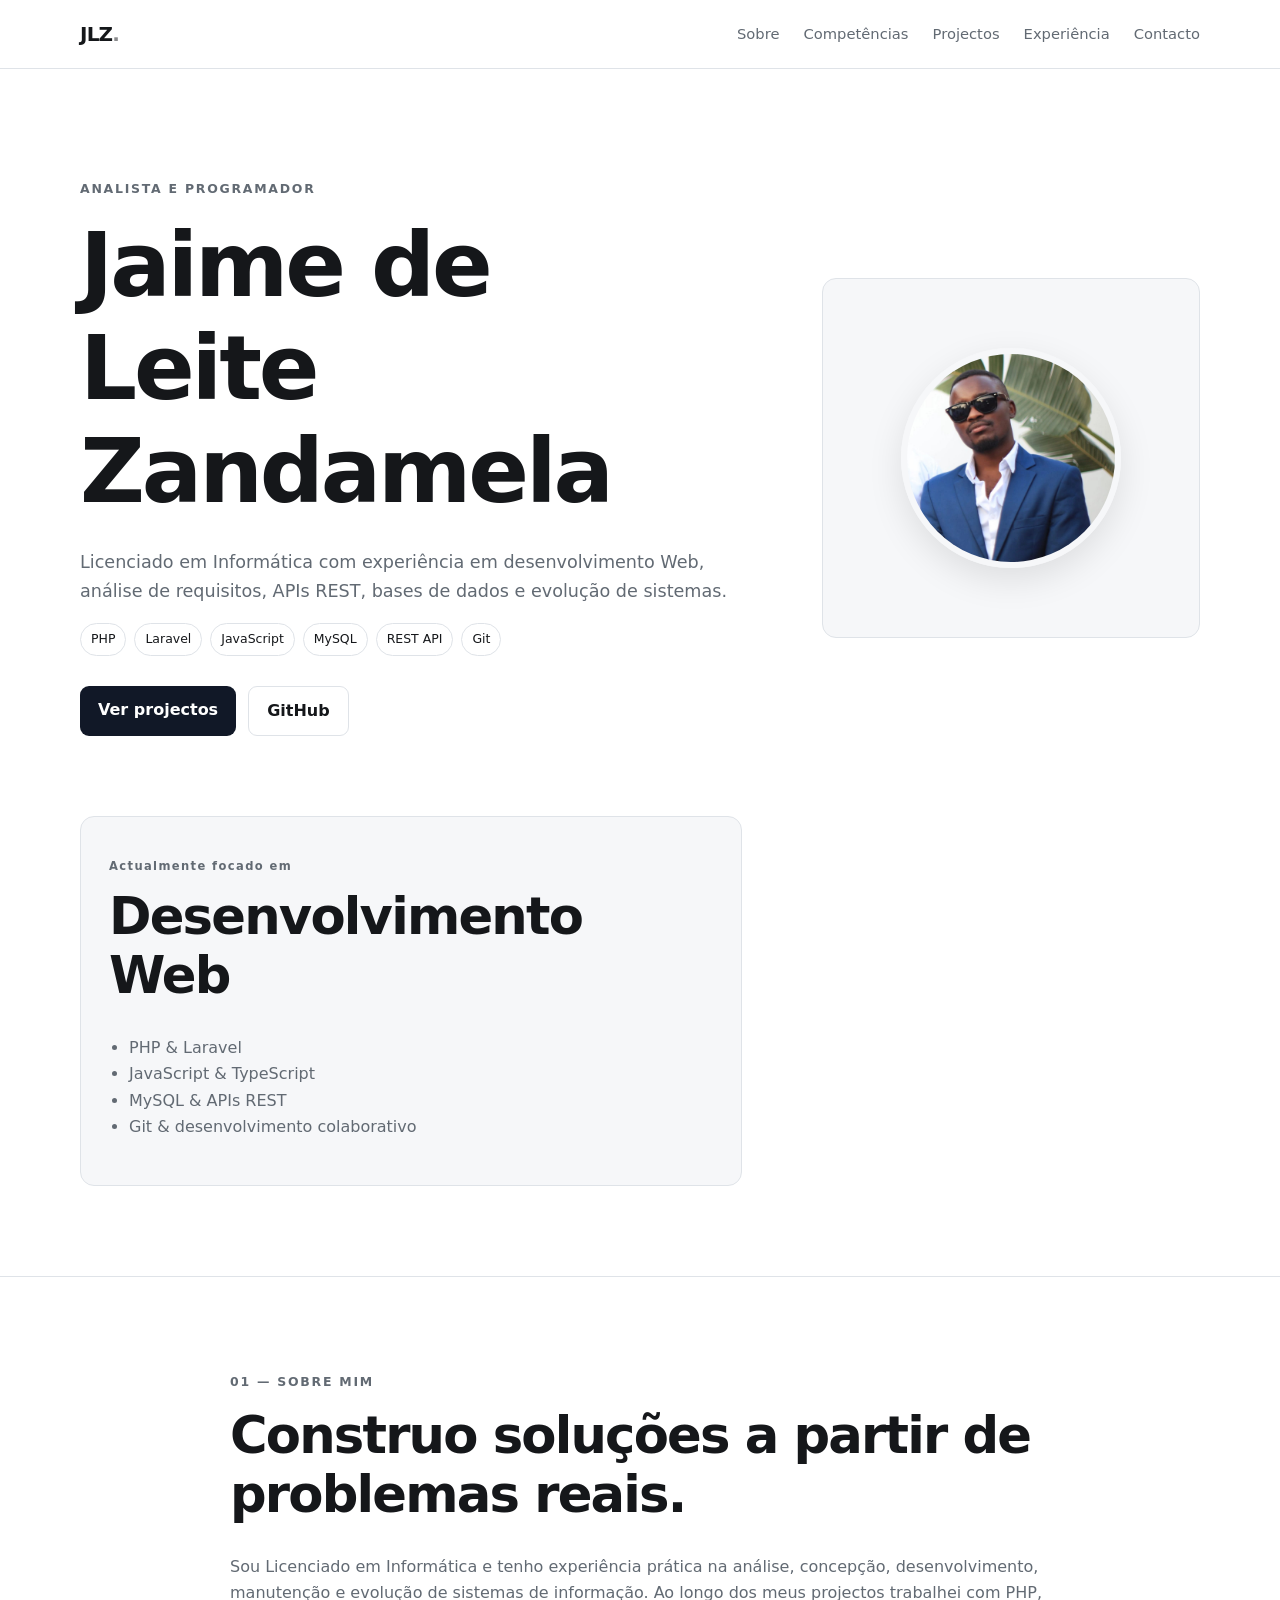
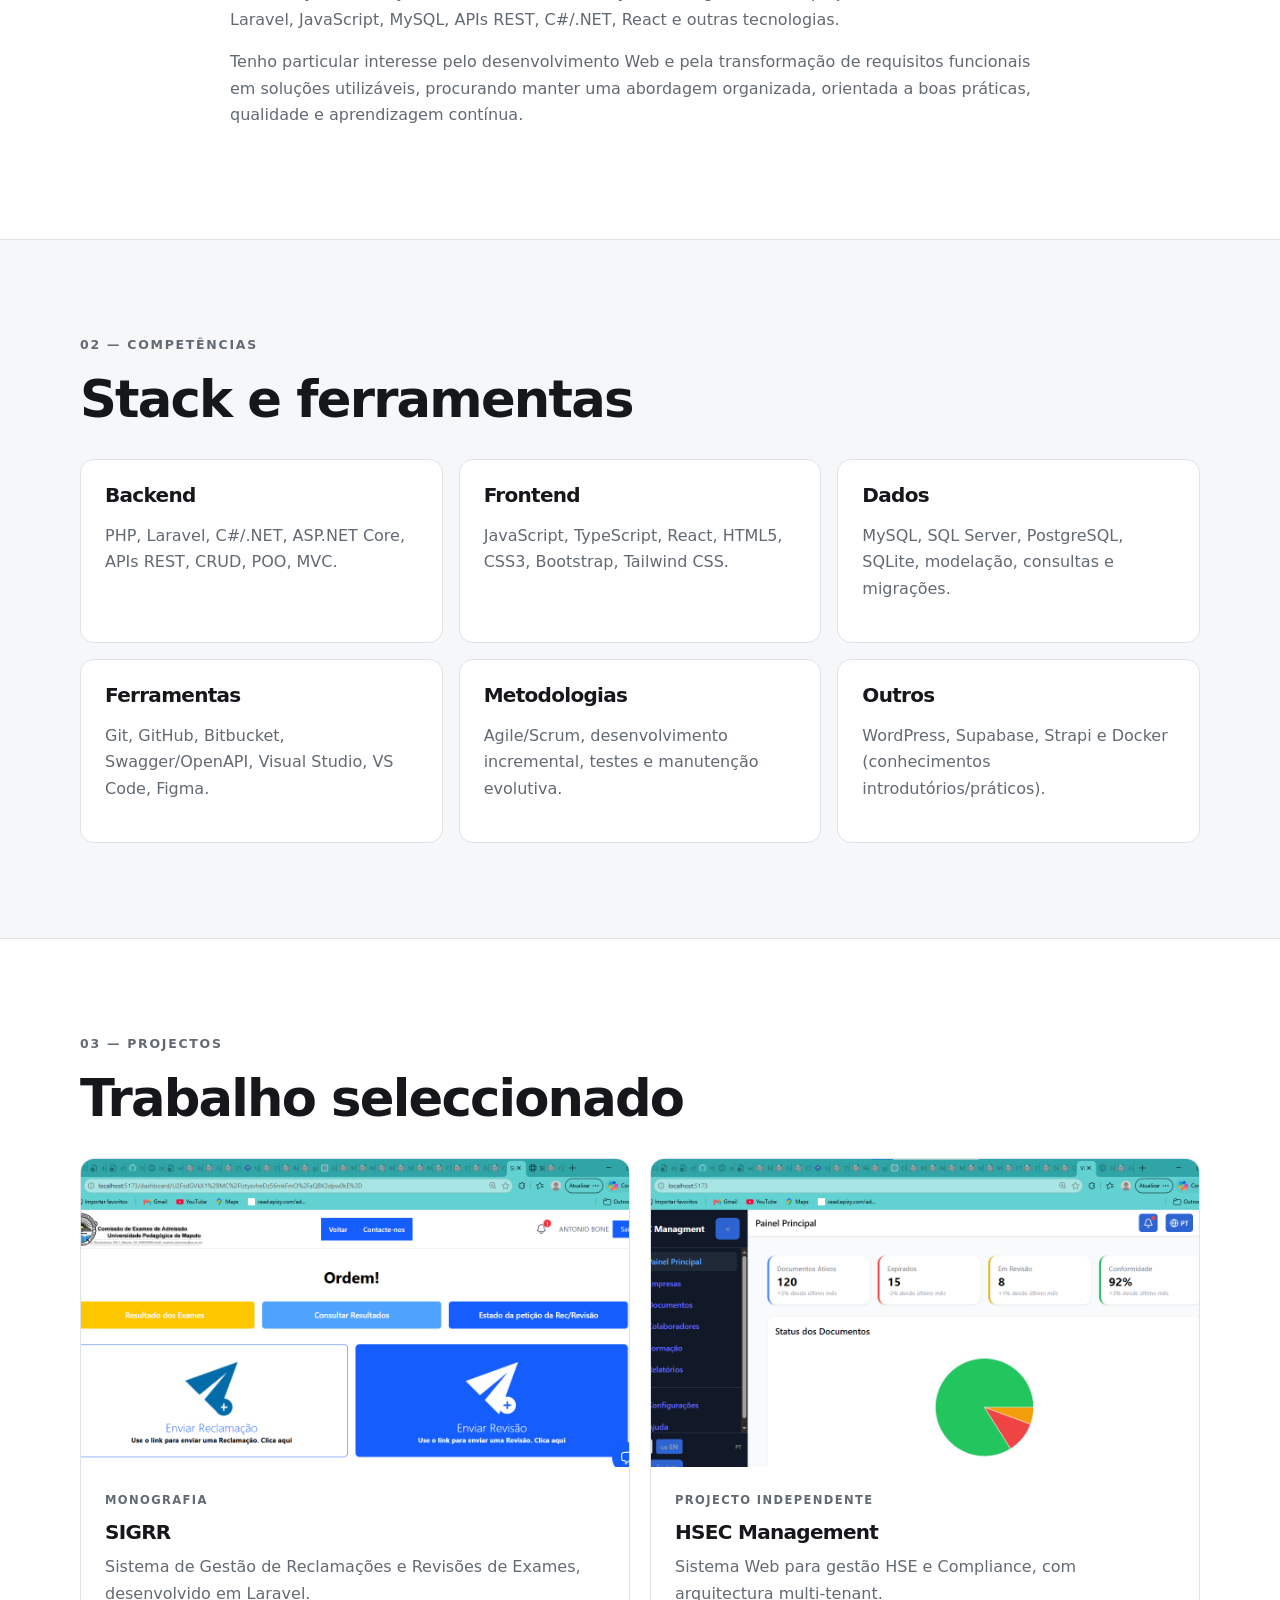
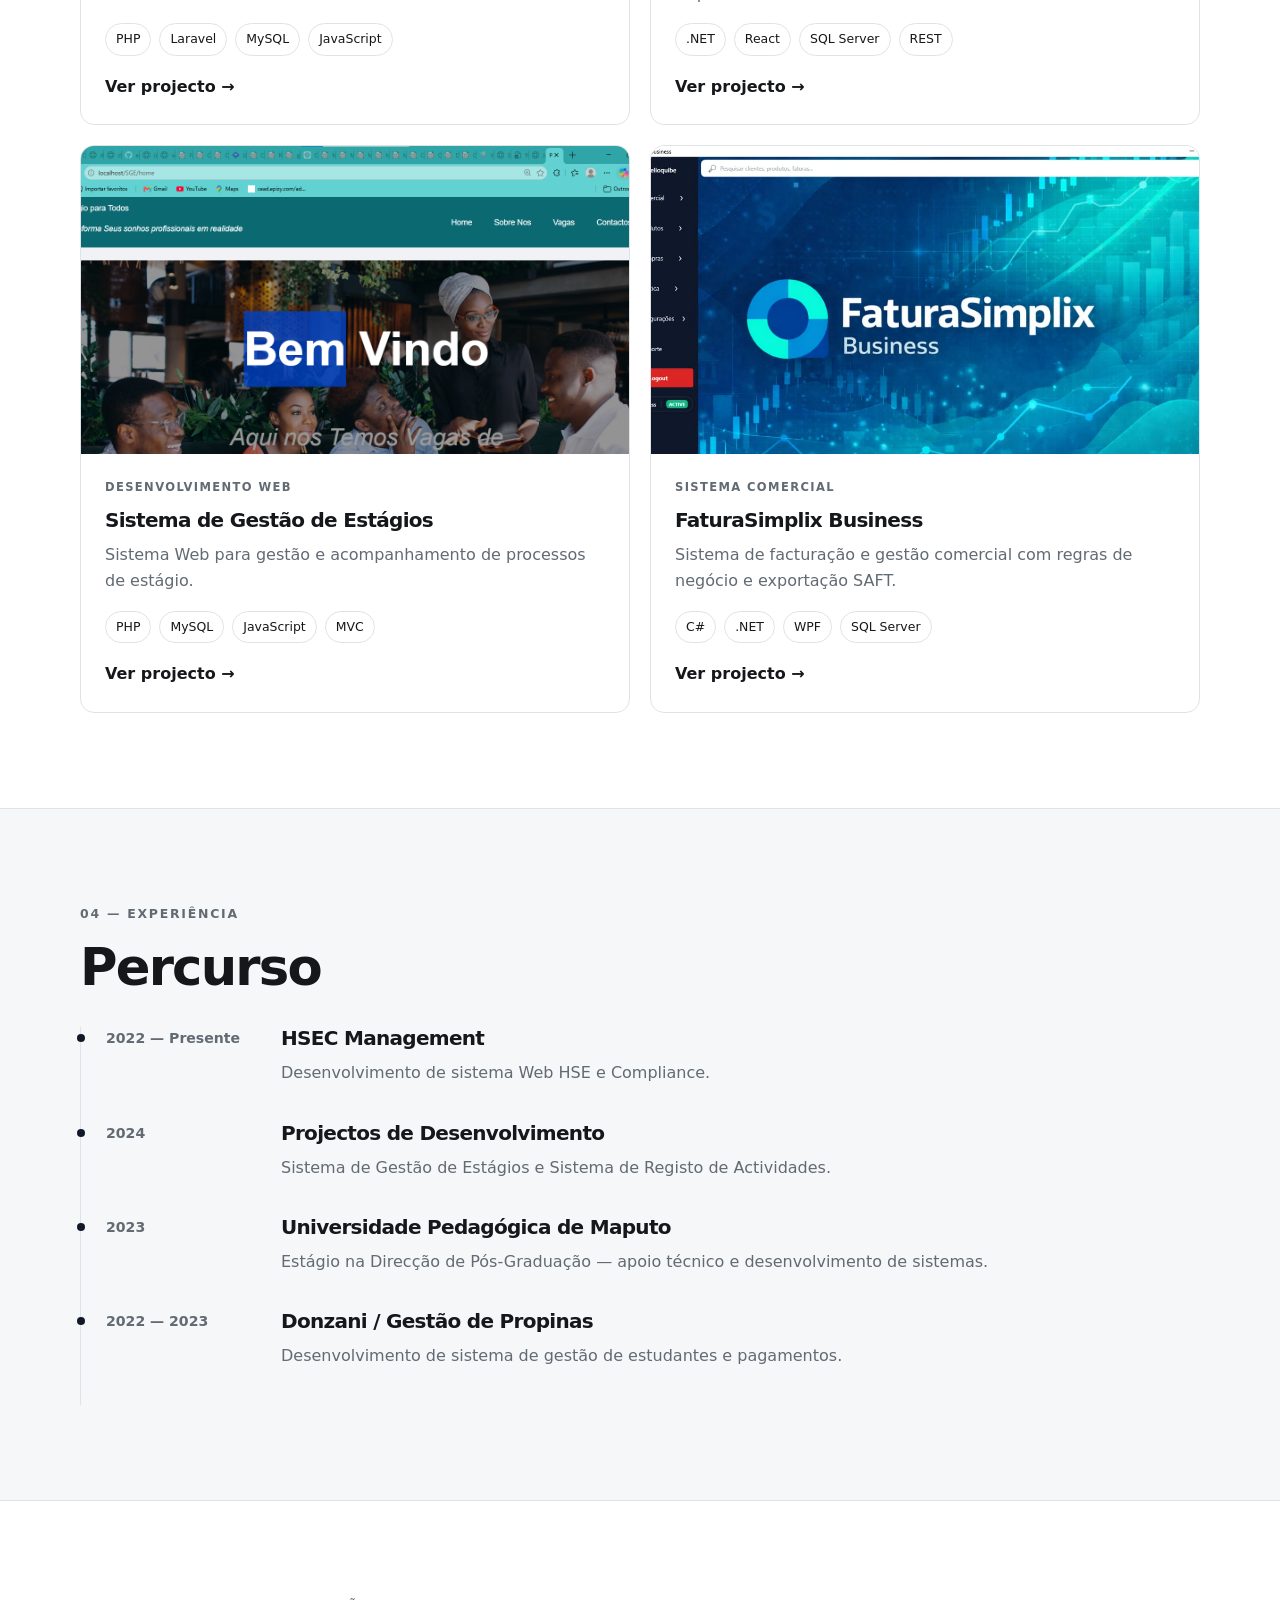
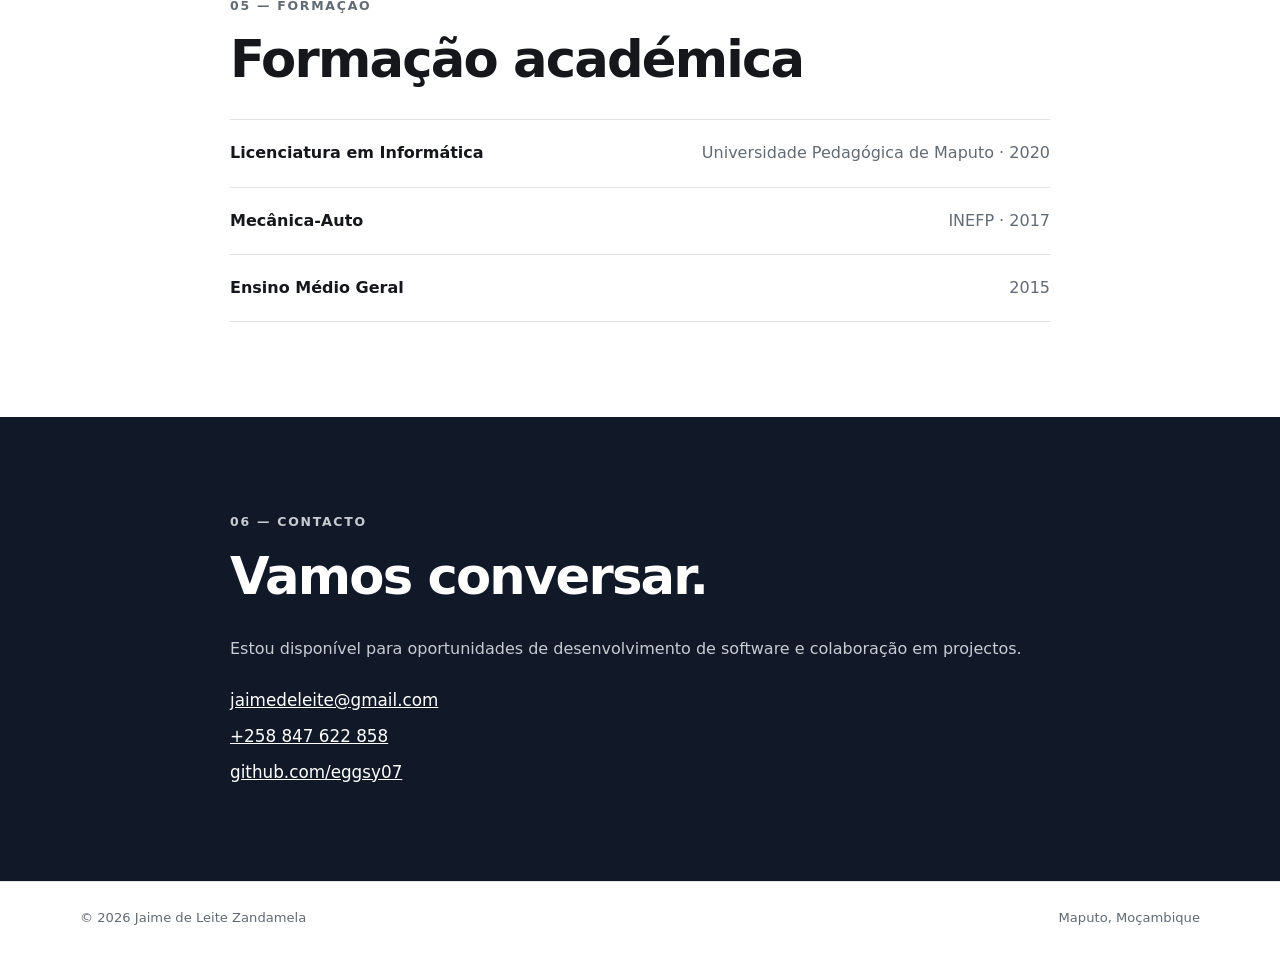
==== commit ed49511d: "up" ====
--- a/index.html
+++ b/index.html
@@ -42,7 +42,7 @@
           </div>
         </div>
         <aside class="hero-card hero-visual">
-          <img class="profile-photo" src="assets/img/profile.jpeg" alt="Fotografia de Jaime de Leite Zandamela">
+          <img class="profile-photo" src="assets/img/Profile.jpeg" alt="Fotografia de Jaime de Leite Zandamela">
         </aside>
         <aside class="hero-card">
           <p class="card-label">Actualmente focado em</p>
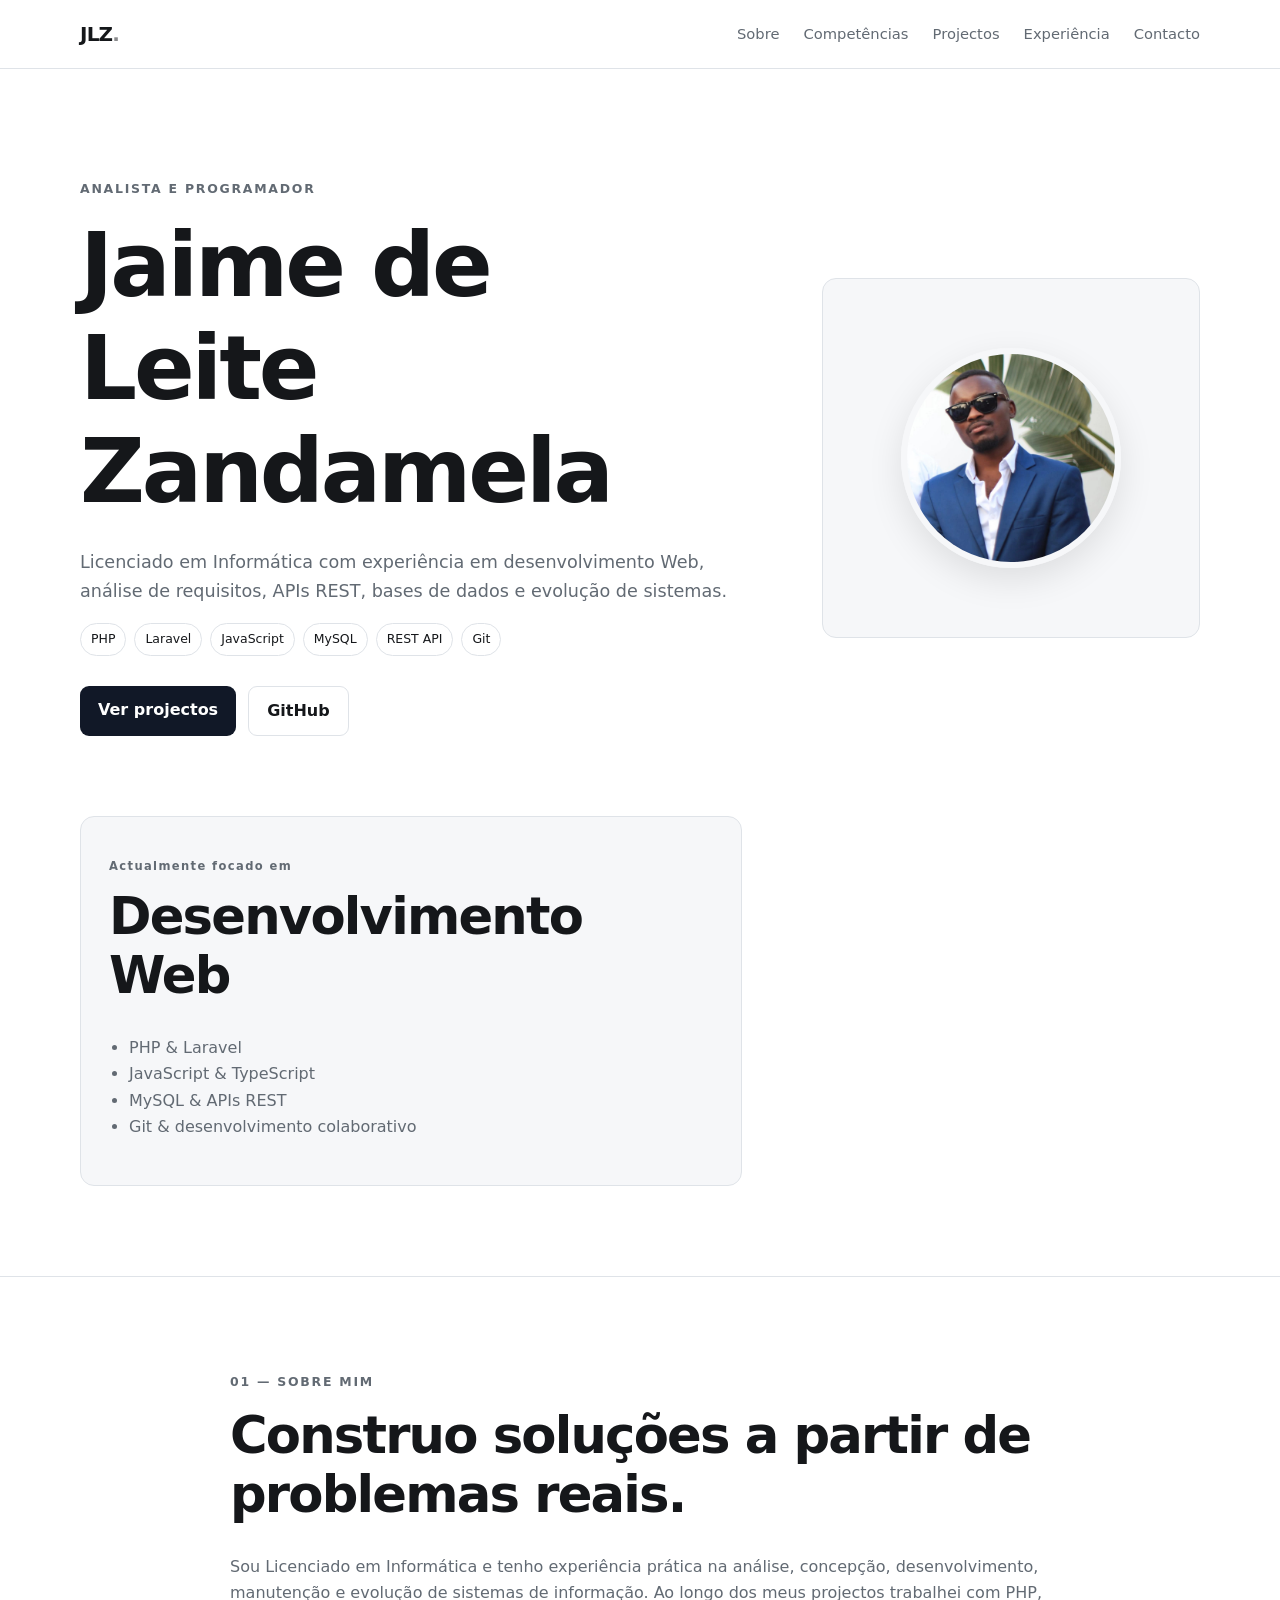
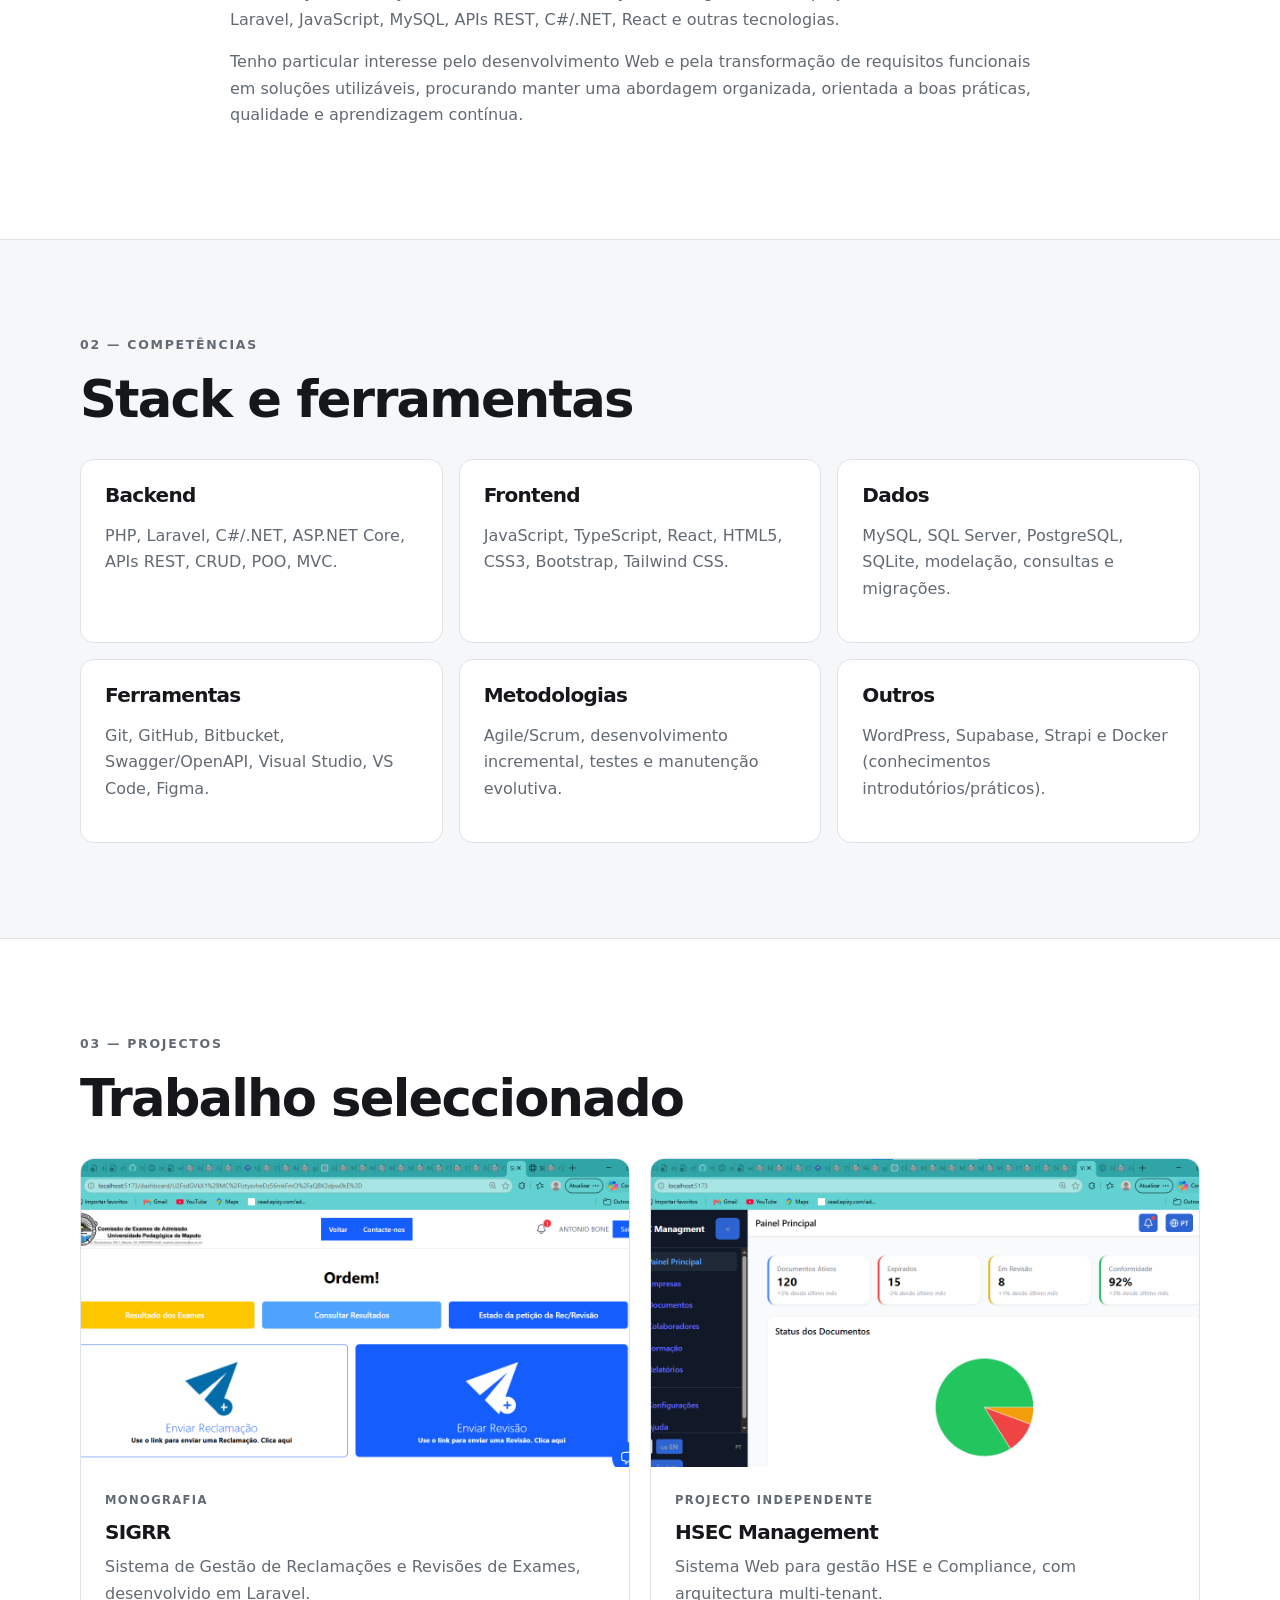
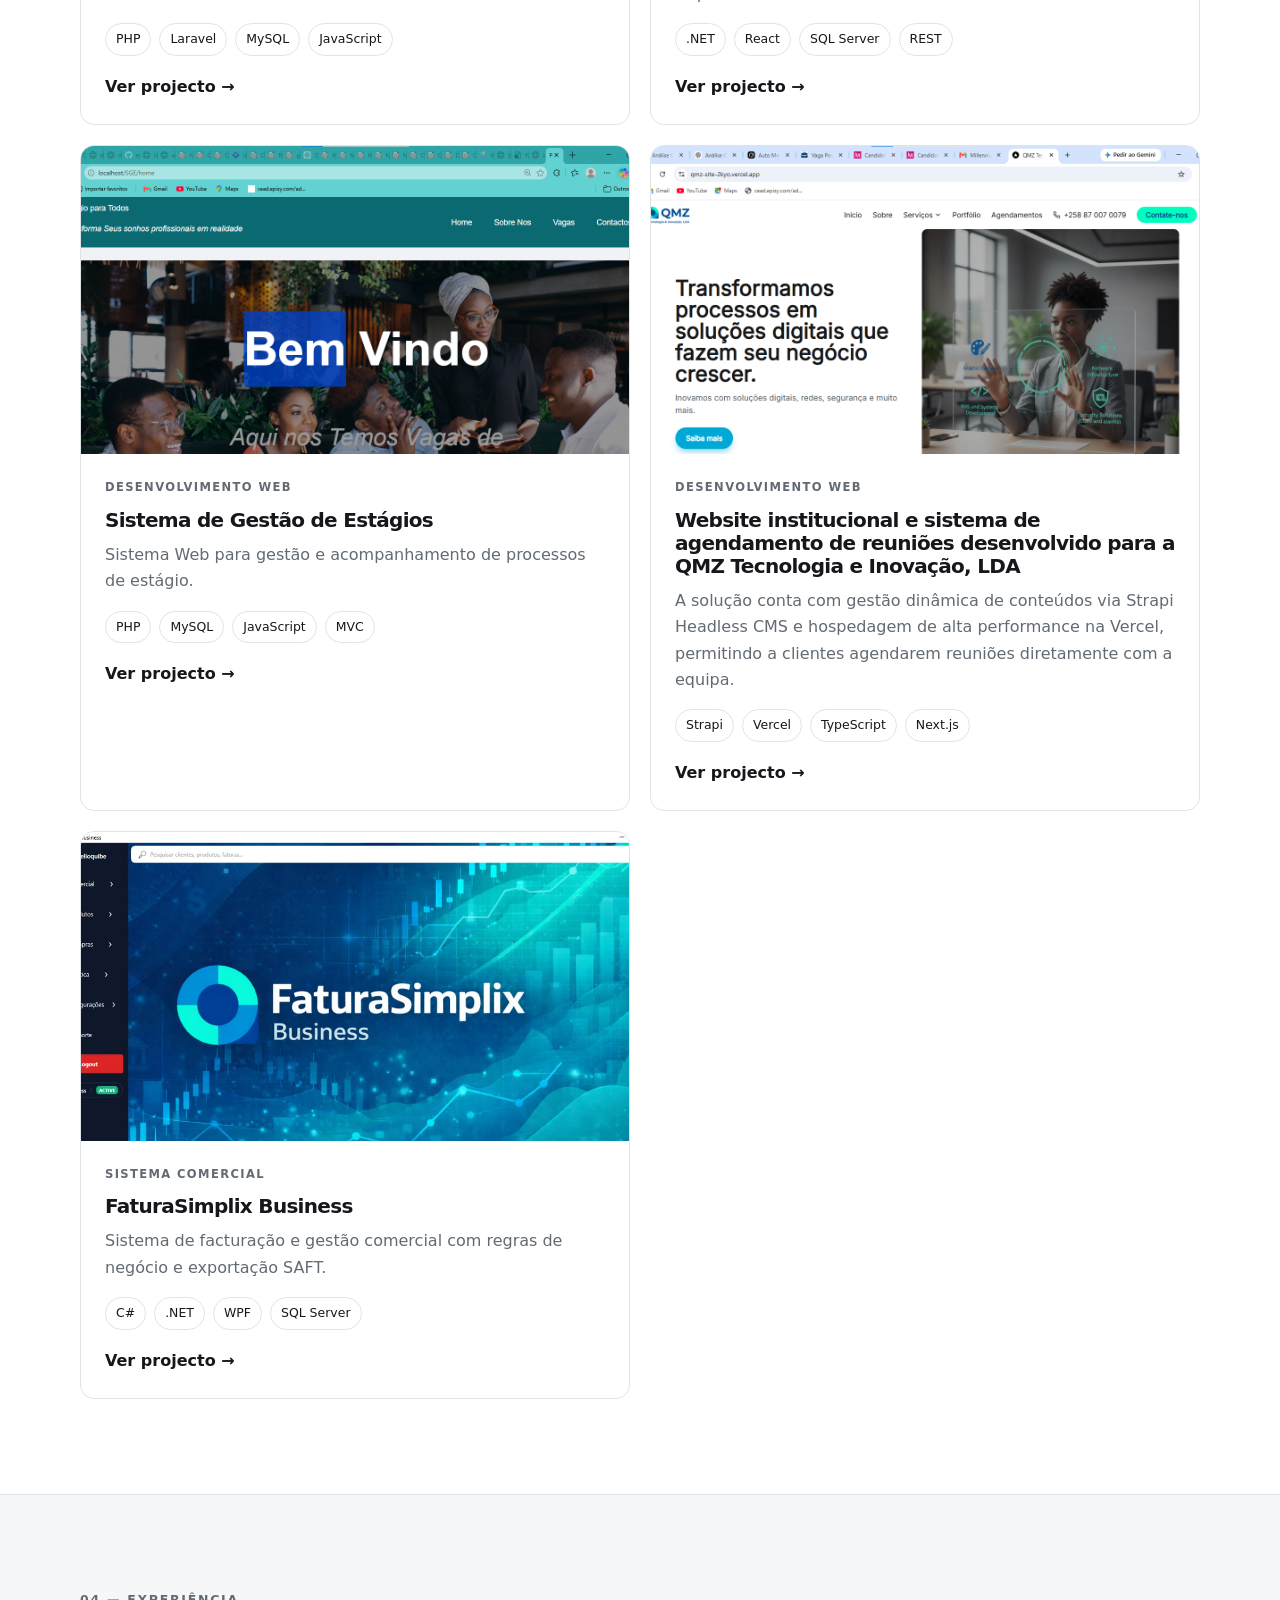
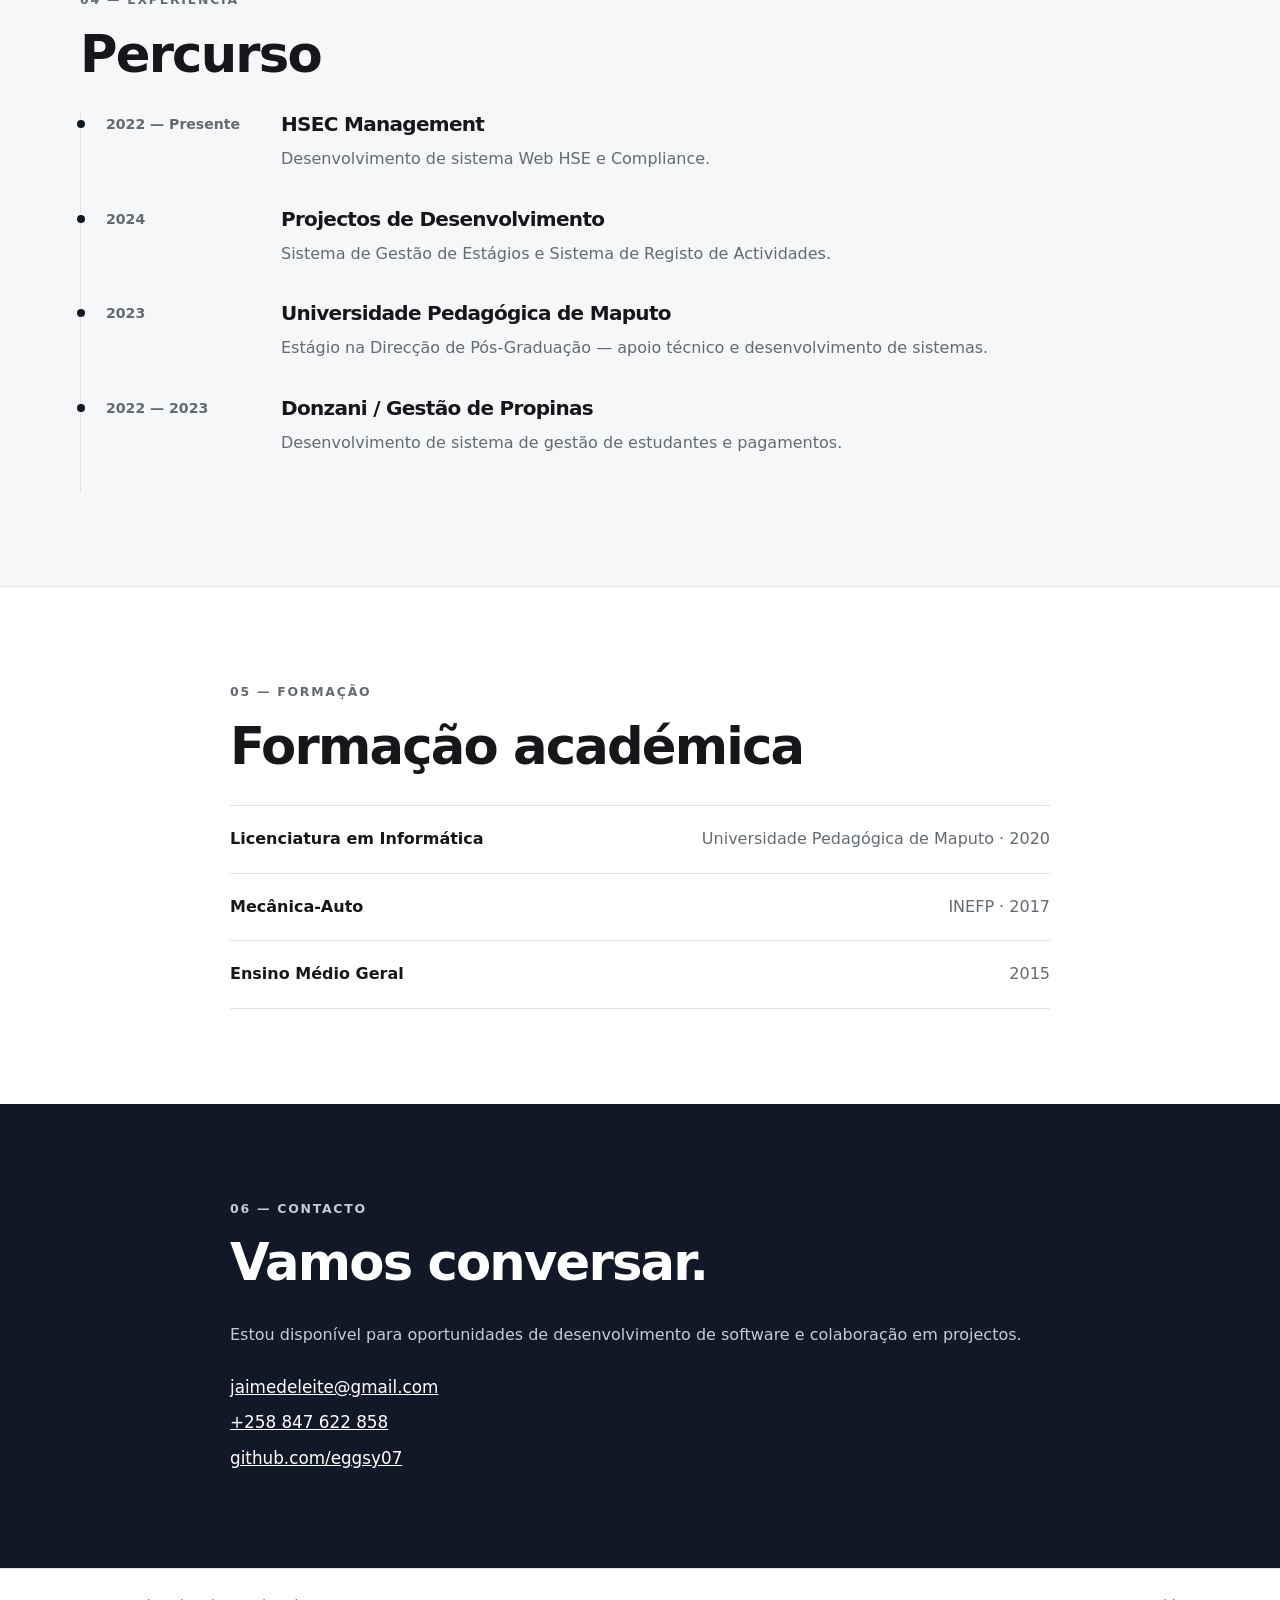
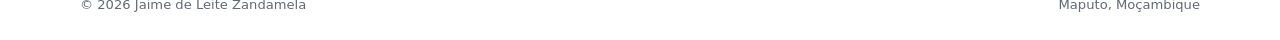
==== commit 32d045c6: "Evolucao" ====
--- a/index.html
+++ b/index.html
@@ -129,6 +129,17 @@
           </article>
 
           <article class="project-card">
+            <div class="project-image"><img class="image-slot" src="assets/img/QMZ-Web-Home.png" alt="Screenshot principal do Web Site da QMZ Tecnologia e Inovação, LDA" loading="lazy"></div>
+            <div class="project-body">
+              <p class="project-type">DESENVOLVIMENTO WEB</p>
+              <h3>Website institucional e sistema de agendamento de reuniões desenvolvido para a QMZ Tecnologia e Inovação, LDA</h3>
+              <p>A solução conta com gestão dinâmica de conteúdos via Strapi Headless CMS e hospedagem de alta performance na Vercel, permitindo a clientes agendarem reuniões diretamente com a equipa.</p>
+              <div class="tech"><span>Strapi</span><span>Vercel</span><span>TypeScript</span><span>Next.js</span></div>
+              <a class="text-link" href="projects/qmz.html">Ver projecto →</a>
+            </div>
+          </article>
+
+          <article class="project-card">
             <div class="project-image"><img class="image-slot" src="assets/img/FSB-cover.jpeg" alt="Screenshot principal do FaturaSimplix Business" loading="lazy"></div>
             <div class="project-body">
               <p class="project-type">SISTEMA COMERCIAL</p>
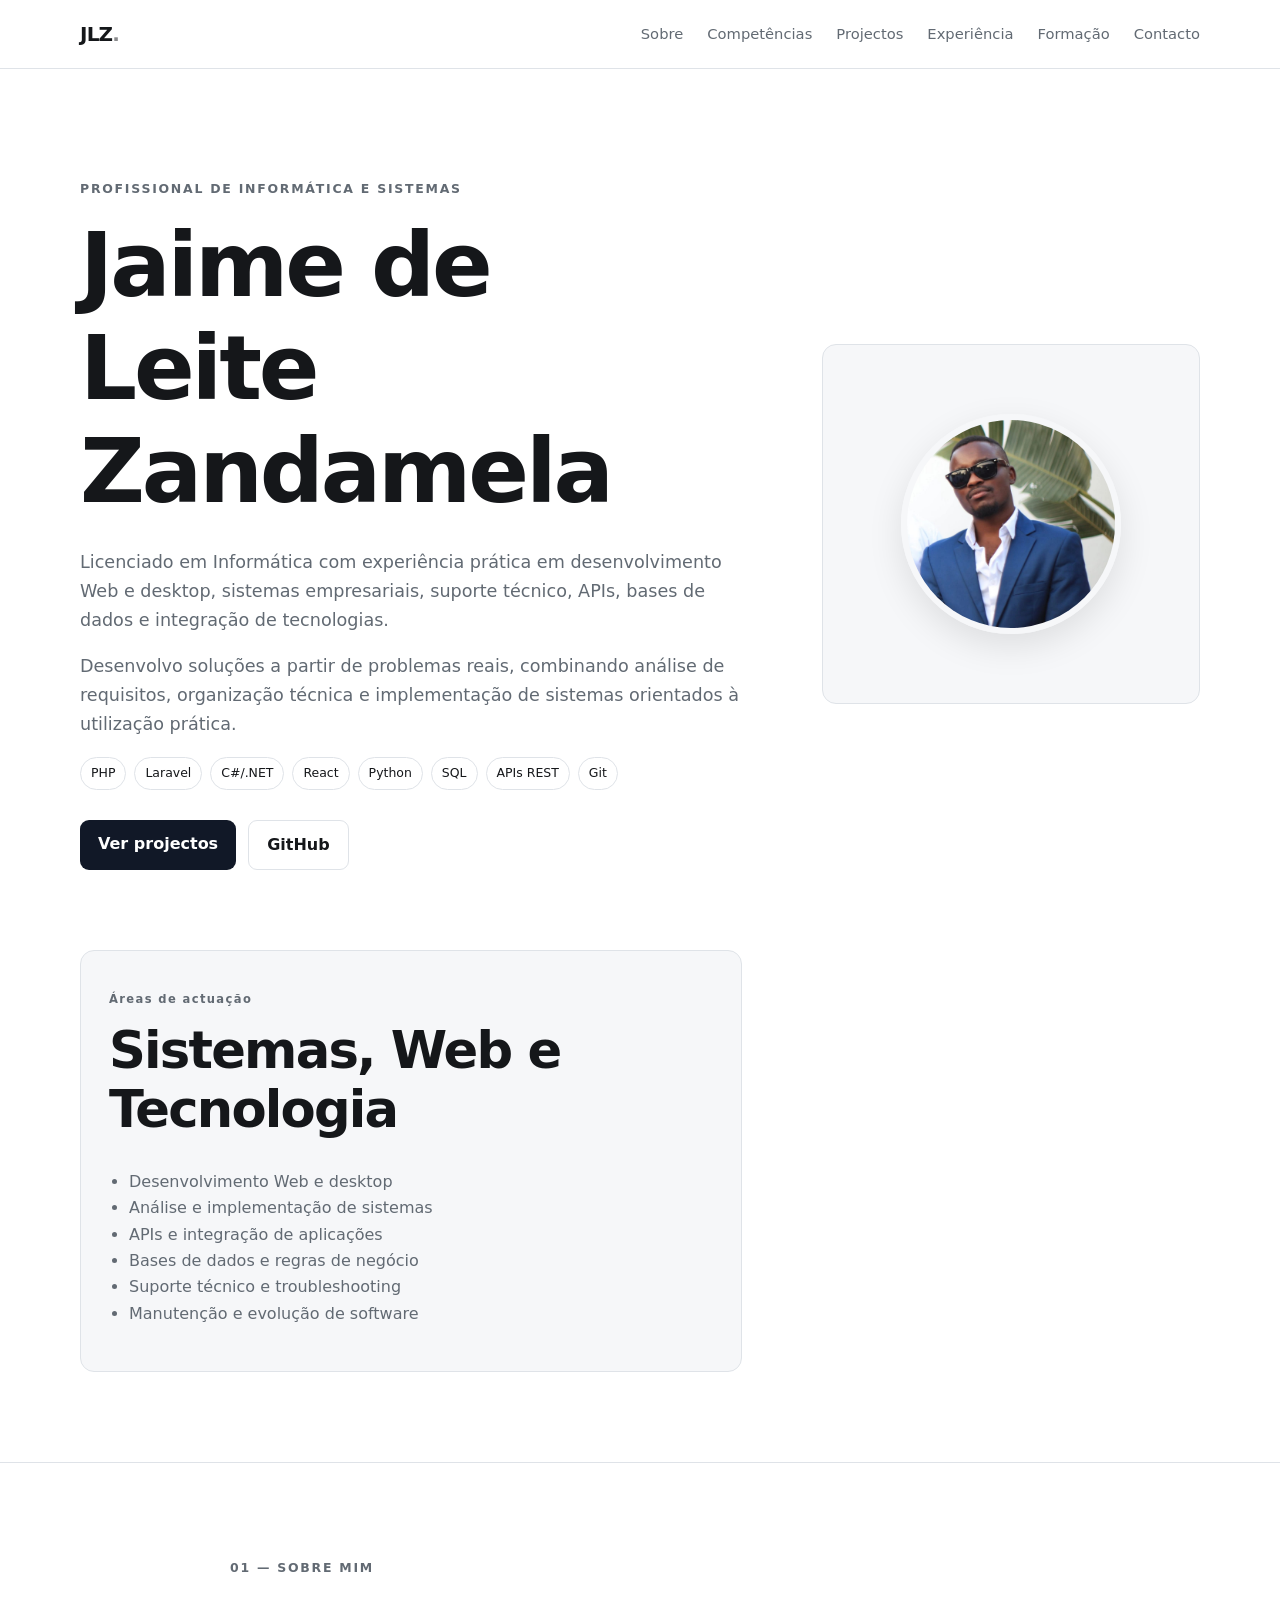
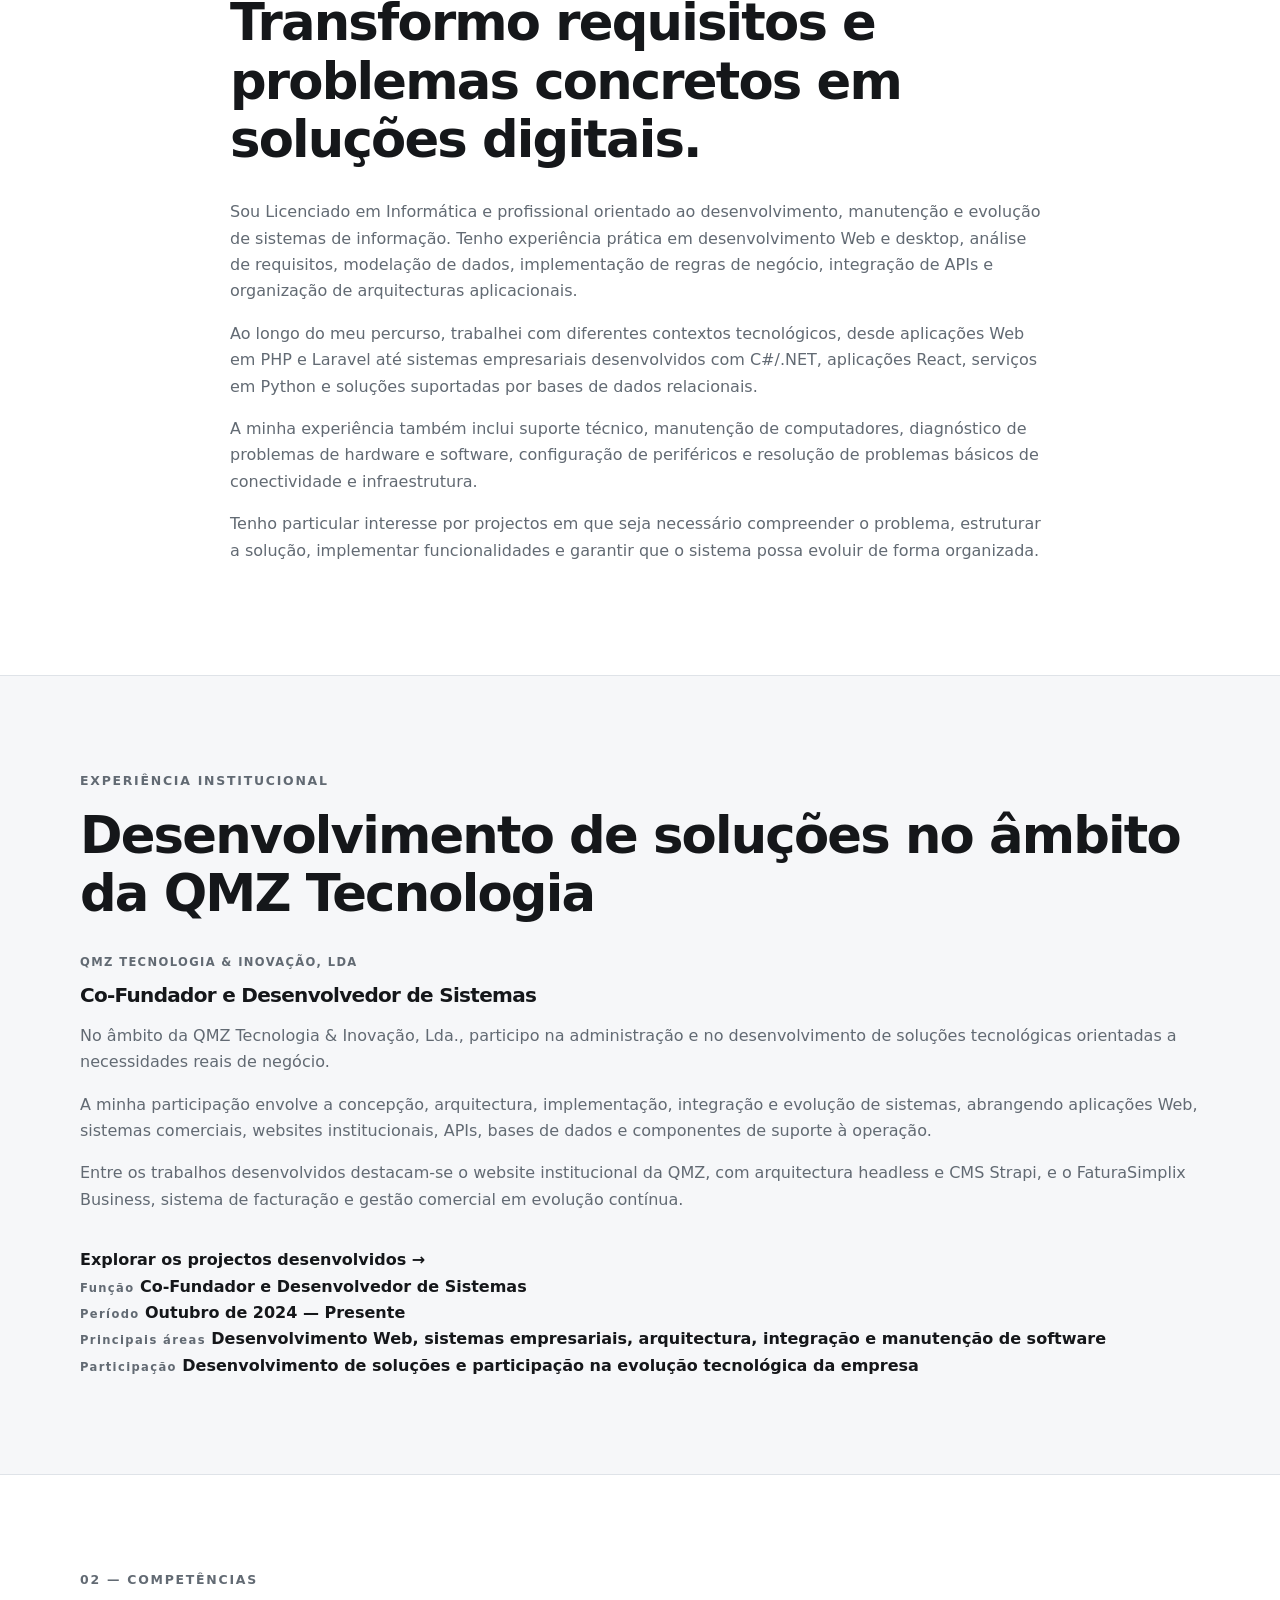
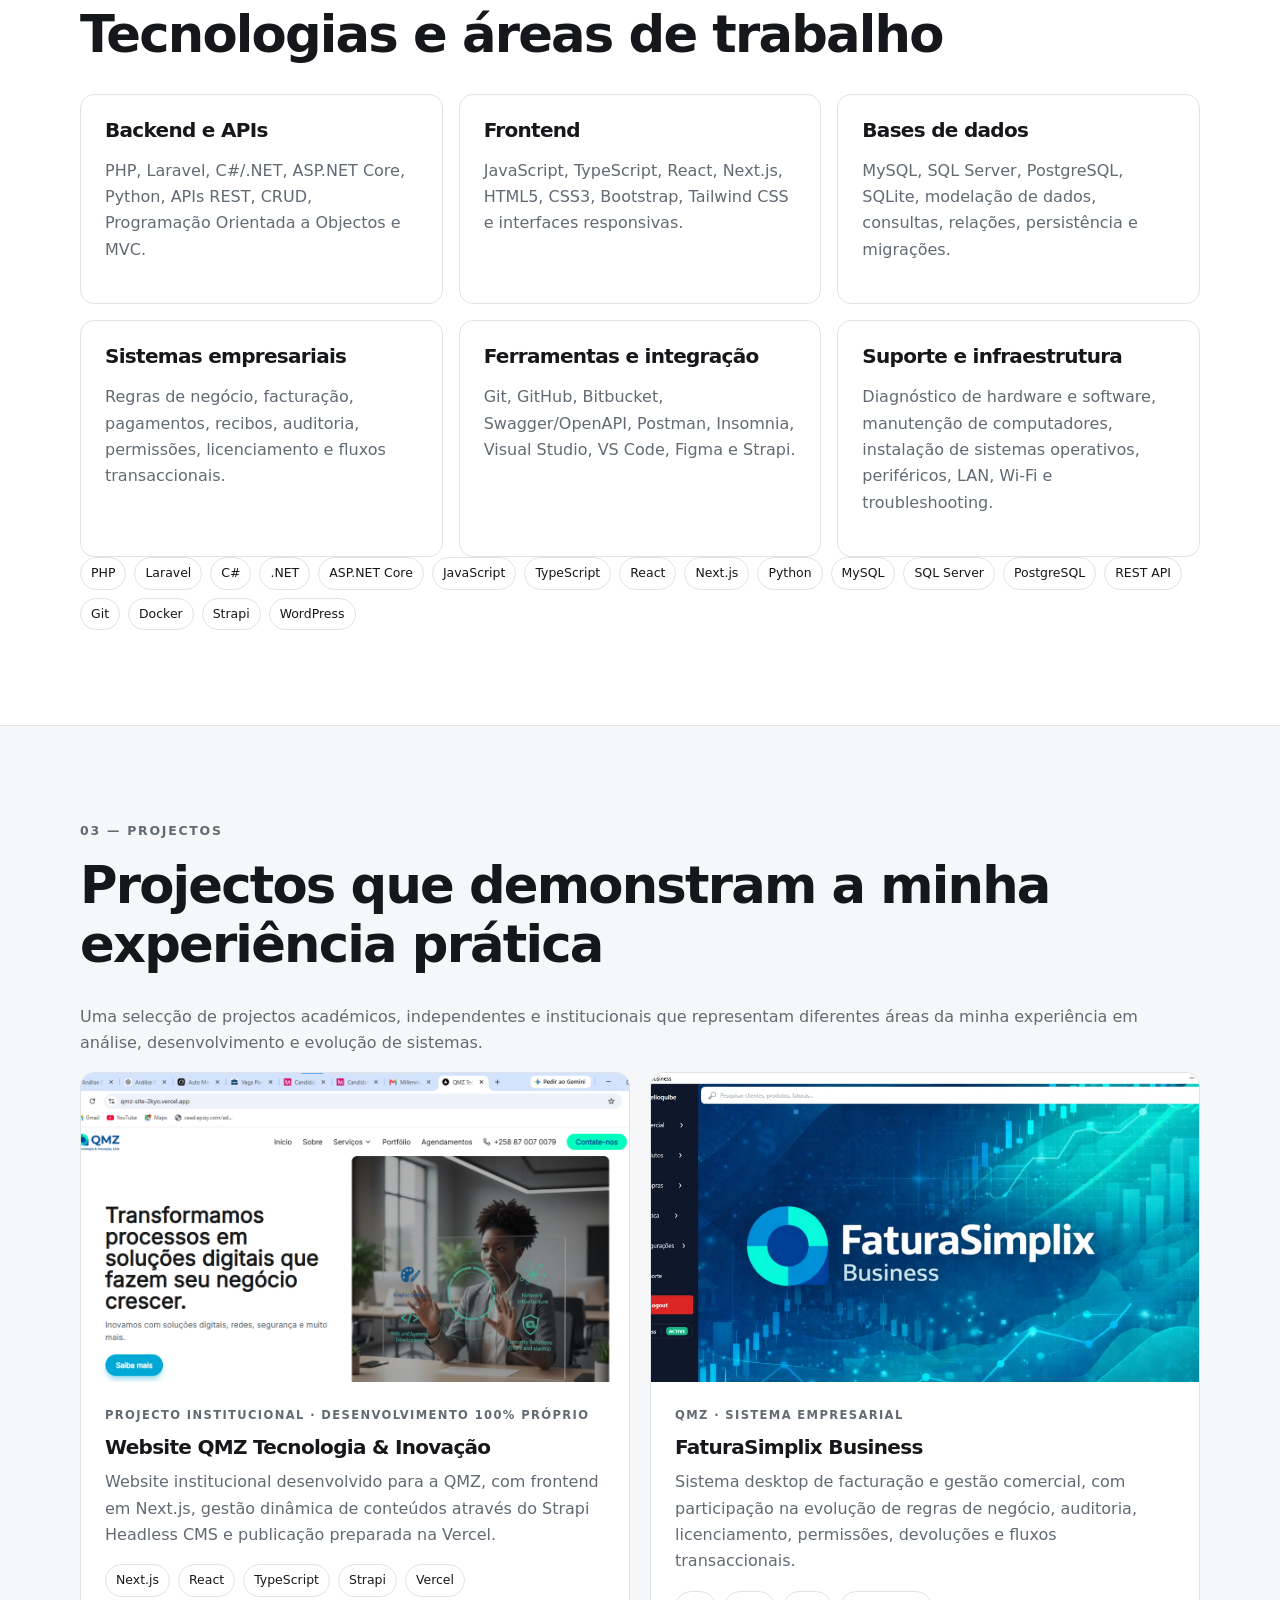
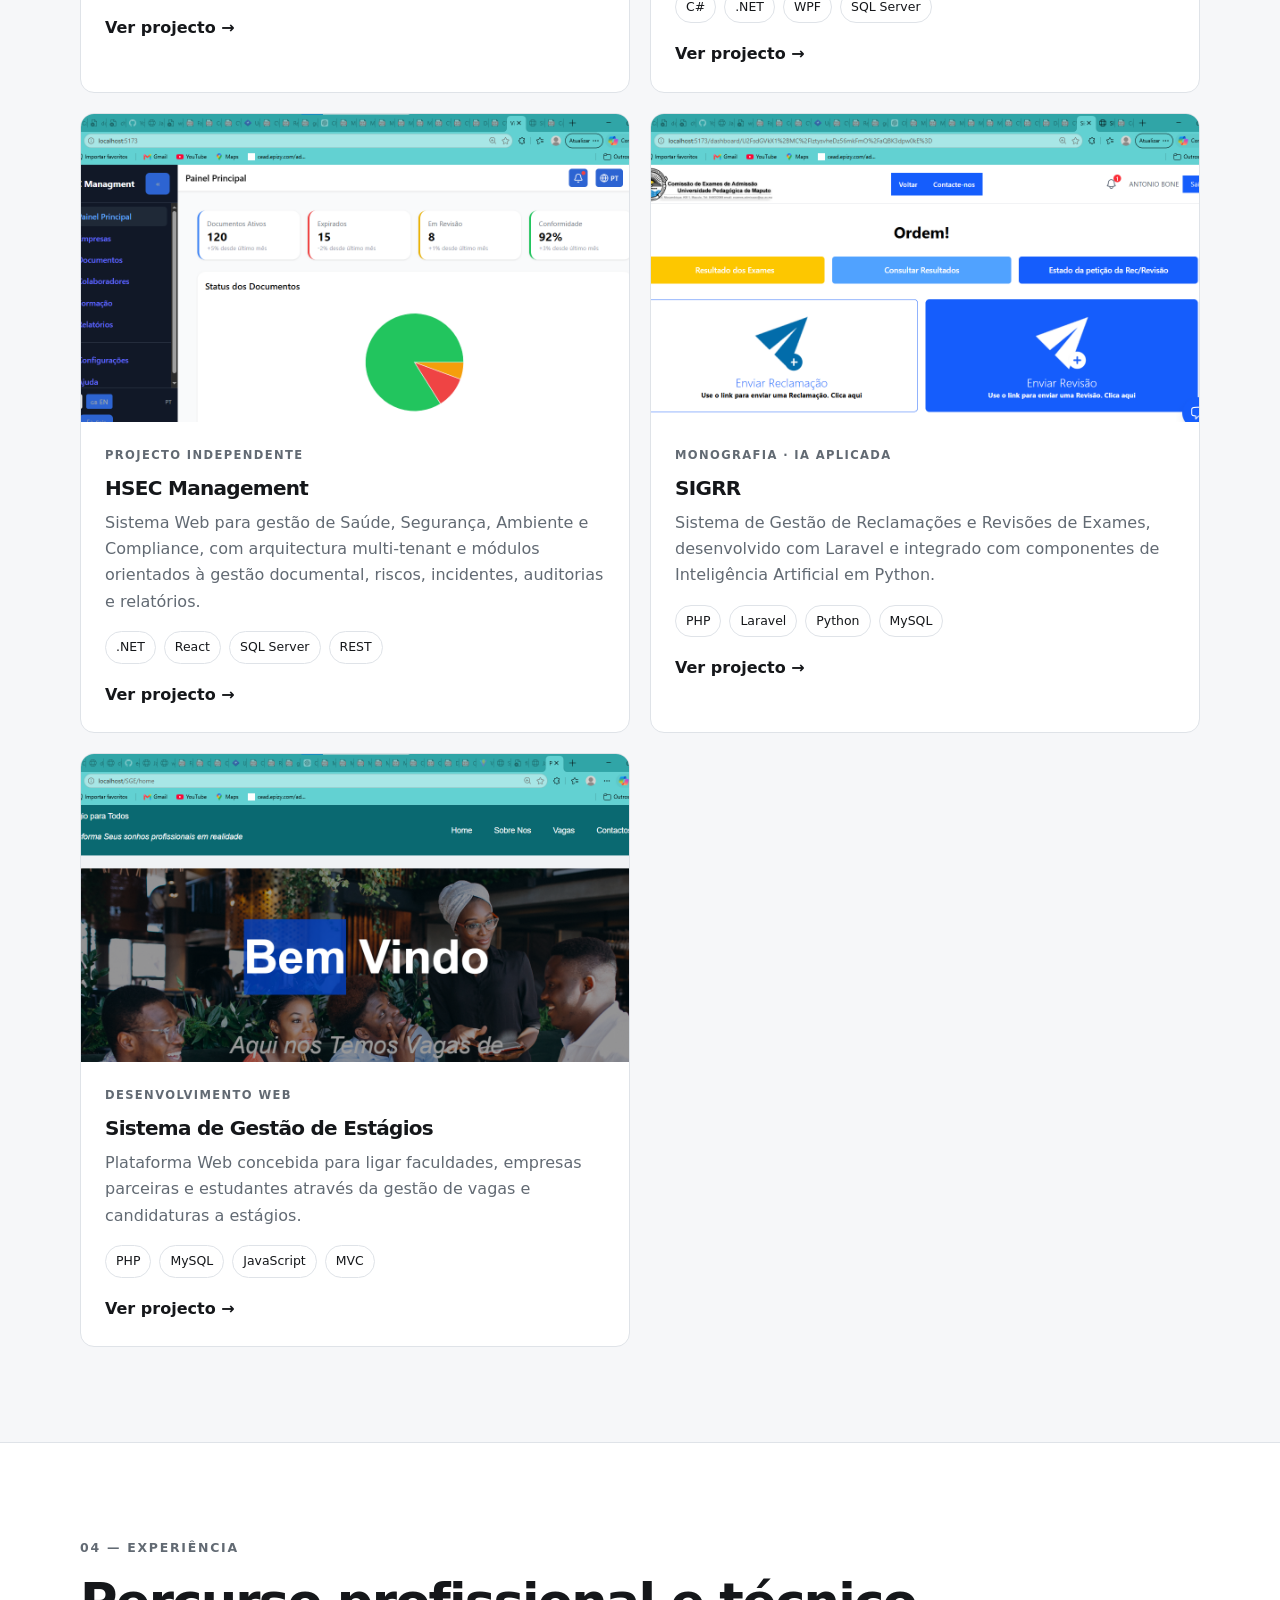
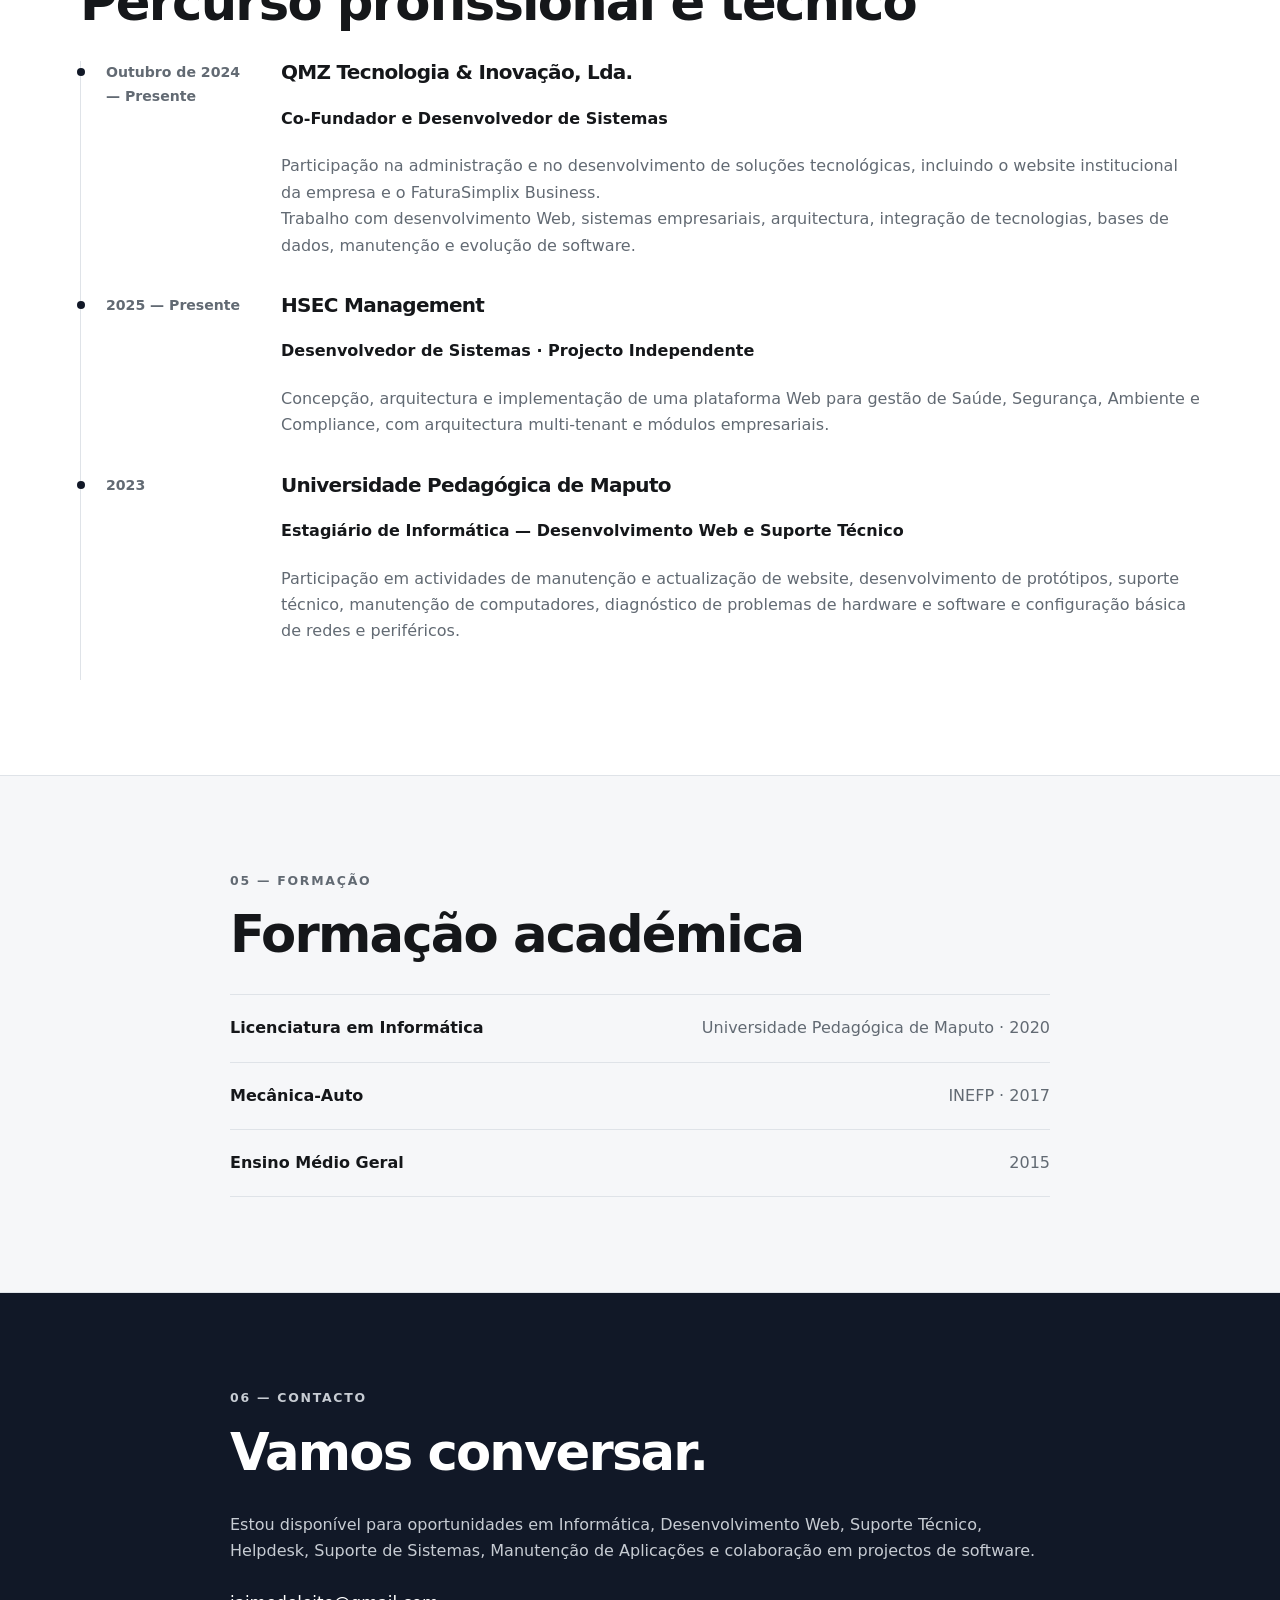
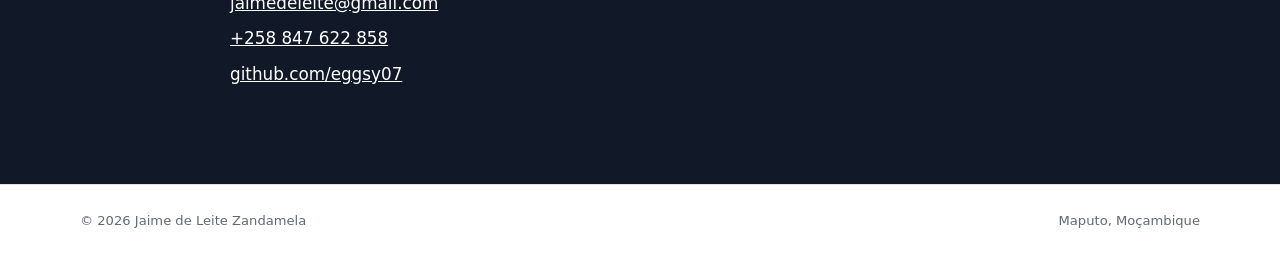
==== commit f4902a33: "Update index.html" ====
--- a/index.html
+++ b/index.html
@@ -3,202 +3,846 @@
 <head>
   <meta charset="UTF-8">
   <meta name="viewport" content="width=device-width, initial-scale=1.0">
-  <meta name="description" content="Portefólio profissional de Jaime de Leite Zandamela — Analista e Programador, Desenvolvimento Web.">
-  <title>Jaime de Leite Zandamela | Portefólio</title>
+
+  <meta
+    name="description"
+    content="Portefólio profissional de Jaime de Leite Zandamela — Profissional de Informática e Sistemas, com experiência em desenvolvimento Web, sistemas empresariais, suporte técnico, APIs e bases de dados."
+  >
+
+  <meta
+    name="keywords"
+    content="Jaime Zandamela, Informática, Desenvolvimento Web, PHP, Laravel, .NET, React, Python, Sistemas Empresariais, Suporte Técnico"
+  >
+
+  <title>Jaime de Leite Zandamela | Informática e Sistemas</title>
+
   <link rel="stylesheet" href="style.css">
 </head>
+
 <body>
+
   <header class="site-header">
     <div class="container nav">
-      <a class="brand" href="#inicio">JLZ<span>.</span></a>
-      <button class="nav-toggle" aria-label="Abrir menu" aria-expanded="false">☰</button>
+
+      <a class="brand" href="#inicio">
+        JLZ<span>.</span>
+      </a>
+
+      <button
+        class="nav-toggle"
+        aria-label="Abrir menu"
+        aria-expanded="false"
+        aria-controls="main-nav"
+      >
+        ☰
+      </button>
+
       <nav id="main-nav">
         <a href="#sobre">Sobre</a>
         <a href="#competencias">Competências</a>
         <a href="#projectos">Projectos</a>
         <a href="#experiencia">Experiência</a>
+        <a href="#formacao">Formação</a>
         <a href="#contacto">Contacto</a>
       </nav>
+
     </div>
   </header>
 
   <main>
+
+    <!-- HERO -->
     <section id="inicio" class="hero">
       <div class="container hero-grid">
+
         <div>
-          <p class="eyebrow">ANALISTA E PROGRAMADOR</p>
-          <h1>Jaime de Leite<br>Zandamela</h1>
+
+          <p class="eyebrow">
+            PROFISSIONAL DE INFORMÁTICA E SISTEMAS
+          </p>
+
+          <h1>
+            Jaime de Leite<br>
+            Zandamela
+          </h1>
+
           <p class="hero-text">
-            Licenciado em Informática com experiência em desenvolvimento Web,
-            análise de requisitos, APIs REST, bases de dados e evolução de sistemas.
+            Licenciado em Informática com experiência prática em desenvolvimento
+            Web e desktop, sistemas empresariais, suporte técnico, APIs,
+            bases de dados e integração de tecnologias.
           </p>
+
+          <p class="hero-text">
+            Desenvolvo soluções a partir de problemas reais, combinando análise
+            de requisitos, organização técnica e implementação de sistemas
+            orientados à utilização prática.
+          </p>
+
           <div class="tags">
-            <span>PHP</span><span>Laravel</span><span>JavaScript</span>
-            <span>MySQL</span><span>REST API</span><span>Git</span>
+            <span>PHP</span>
+            <span>Laravel</span>
+            <span>C#/.NET</span>
+            <span>React</span>
+            <span>Python</span>
+            <span>SQL</span>
+            <span>APIs REST</span>
+            <span>Git</span>
           </div>
+
           <div class="actions">
-            <a class="button primary" href="#projectos">Ver projectos</a>
-            <a class="button secondary" href="https://github.com/eggsy07" target="_blank" rel="noopener">GitHub</a>
+            <a class="button primary" href="#projectos">
+              Ver projectos
+            </a>
+
+            <a
+              class="button secondary"
+              href="https://github.com/eggsy07"
+              target="_blank"
+              rel="noopener"
+            >
+              GitHub
+            </a>
           </div>
+
         </div>
+
         <aside class="hero-card hero-visual">
-          <img class="profile-photo" src="assets/img/Profile.jpeg" alt="Fotografia de Jaime de Leite Zandamela">
+          <img
+            class="profile-photo"
+            src="assets/img/Profile.jpeg"
+            alt="Fotografia de Jaime de Leite Zandamela"
+          >
         </aside>
+
         <aside class="hero-card">
-          <p class="card-label">Actualmente focado em</p>
-          <h2>Desenvolvimento Web</h2>
+
+          <p class="card-label">
+            Áreas de actuação
+          </p>
+
+          <h2>
+            Sistemas, Web e Tecnologia
+          </h2>
+
           <ul>
-            <li>PHP & Laravel</li>
-            <li>JavaScript & TypeScript</li>
-            <li>MySQL & APIs REST</li>
-            <li>Git & desenvolvimento colaborativo</li>
+            <li>Desenvolvimento Web e desktop</li>
+            <li>Análise e implementação de sistemas</li>
+            <li>APIs e integração de aplicações</li>
+            <li>Bases de dados e regras de negócio</li>
+            <li>Suporte técnico e troubleshooting</li>
+            <li>Manutenção e evolução de software</li>
           </ul>
+
         </aside>
+
       </div>
     </section>
 
+
+    <!-- SOBRE -->
     <section id="sobre" class="section">
       <div class="container narrow">
-        <p class="eyebrow">01 — SOBRE MIM</p>
-        <h2>Construo soluções a partir de problemas reais.</h2>
+
+        <p class="eyebrow">
+          01 — SOBRE MIM
+        </p>
+
+        <h2>
+          Transformo requisitos e problemas concretos em soluções digitais.
+        </h2>
+
         <p>
-          Sou Licenciado em Informática e tenho experiência prática na análise,
-          concepção, desenvolvimento, manutenção e evolução de sistemas de informação.
-          Ao longo dos meus projectos trabalhei com PHP, Laravel, JavaScript, MySQL,
-          APIs REST, C#/.NET, React e outras tecnologias.
-        </p>
+          Sou Licenciado em Informática e profissional orientado ao
+          desenvolvimento, manutenção e evolução de sistemas de informação.
+          Tenho experiência prática em desenvolvimento Web e desktop,
+          análise de requisitos, modelação de dados, implementação de regras
+          de negócio, integração de APIs e organização de arquitecturas
+          aplicacionais.
+        </p>
+
         <p>
-          Tenho particular interesse pelo desenvolvimento Web e pela transformação
-          de requisitos funcionais em soluções utilizáveis, procurando manter uma
-          abordagem organizada, orientada a boas práticas, qualidade e aprendizagem contínua.
-        </p>
+          Ao longo do meu percurso, trabalhei com diferentes contextos
+          tecnológicos, desde aplicações Web em PHP e Laravel até sistemas
+          empresariais desenvolvidos com C#/.NET, aplicações React, serviços
+          em Python e soluções suportadas por bases de dados relacionais.
+        </p>
+
+        <p>
+          A minha experiência também inclui suporte técnico, manutenção de
+          computadores, diagnóstico de problemas de hardware e software,
+          configuração de periféricos e resolução de problemas básicos de
+          conectividade e infraestrutura.
+        </p>
+
+        <p>
+          Tenho particular interesse por projectos em que seja necessário
+          compreender o problema, estruturar a solução, implementar
+          funcionalidades e garantir que o sistema possa evoluir de forma
+          organizada.
+        </p>
+
       </div>
     </section>
 
-    <section id="competencias" class="section alt">
+
+    <!-- DESTAQUE QMZ -->
+    <section id="qmz-destaque" class="section alt">
       <div class="container">
-        <p class="eyebrow">02 — COMPETÊNCIAS</p>
-        <h2>Stack e ferramentas</h2>
+
+        <p class="eyebrow">
+          EXPERIÊNCIA INSTITUCIONAL
+        </p>
+
+        <h2>
+          Desenvolvimento de soluções no âmbito da QMZ Tecnologia
+        </h2>
+
+        <div class="qmz-highlight">
+
+          <div>
+            <p class="project-type">
+              QMZ TECNOLOGIA & INOVAÇÃO, LDA
+            </p>
+
+            <h3>
+              Co-Fundador e Desenvolvedor de Sistemas
+            </h3>
+
+            <p>
+              No âmbito da QMZ Tecnologia & Inovação, Lda., participo na
+              administração e no desenvolvimento de soluções tecnológicas
+              orientadas a necessidades reais de negócio.
+            </p>
+
+            <p>
+              A minha participação envolve a concepção, arquitectura,
+              implementação, integração e evolução de sistemas, abrangendo
+              aplicações Web, sistemas comerciais, websites institucionais,
+              APIs, bases de dados e componentes de suporte à operação.
+            </p>
+
+            <p>
+              Entre os trabalhos desenvolvidos destacam-se o website
+              institucional da QMZ, com arquitectura headless e CMS Strapi,
+              e o FaturaSimplix Business, sistema de facturação e gestão
+              comercial em evolução contínua.
+            </p>
+
+            <a class="text-link" href="#projectos">
+              Explorar os projectos desenvolvidos →
+            </a>
+          </div>
+
+          <div class="qmz-highlight-details">
+
+            <div>
+              <span class="card-label">
+                Função
+              </span>
+
+              <strong>
+                Co-Fundador e Desenvolvedor de Sistemas
+              </strong>
+            </div>
+
+            <div>
+              <span class="card-label">
+                Período
+              </span>
+
+              <strong>
+                Outubro de 2024 — Presente
+              </strong>
+            </div>
+
+            <div>
+              <span class="card-label">
+                Principais áreas
+              </span>
+
+              <strong>
+                Desenvolvimento Web, sistemas empresariais,
+                arquitectura, integração e manutenção de software
+              </strong>
+            </div>
+
+            <div>
+              <span class="card-label">
+                Participação
+              </span>
+
+              <strong>
+                Desenvolvimento de soluções e participação na evolução
+                tecnológica da empresa
+              </strong>
+            </div>
+
+          </div>
+
+        </div>
+
+      </div>
+    </section>
+
+
+    <!-- COMPETÊNCIAS -->
+    <section id="competencias" class="section">
+      <div class="container">
+
+        <p class="eyebrow">
+          02 — COMPETÊNCIAS
+        </p>
+
+        <h2>
+          Tecnologias e áreas de trabalho
+        </h2>
+
         <div class="skill-grid">
-          <article><h3>Backend</h3><p>PHP, Laravel, C#/.NET, ASP.NET Core, APIs REST, CRUD, POO, MVC.</p></article>
-          <article><h3>Frontend</h3><p>JavaScript, TypeScript, React, HTML5, CSS3, Bootstrap, Tailwind CSS.</p></article>
-          <article><h3>Dados</h3><p>MySQL, SQL Server, PostgreSQL, SQLite, modelação, consultas e migrações.</p></article>
-          <article><h3>Ferramentas</h3><p>Git, GitHub, Bitbucket, Swagger/OpenAPI, Visual Studio, VS Code, Figma.</p></article>
-          <article><h3>Metodologias</h3><p>Agile/Scrum, desenvolvimento incremental, testes e manutenção evolutiva.</p></article>
-          <article><h3>Outros</h3><p>WordPress, Supabase, Strapi e Docker (conhecimentos introdutórios/práticos).</p></article>
+
+          <article>
+            <h3>
+              Backend e APIs
+            </h3>
+
+            <p>
+              PHP, Laravel, C#/.NET, ASP.NET Core, Python, APIs REST,
+              CRUD, Programação Orientada a Objectos e MVC.
+            </p>
+          </article>
+
+          <article>
+            <h3>
+              Frontend
+            </h3>
+
+            <p>
+              JavaScript, TypeScript, React, Next.js, HTML5, CSS3,
+              Bootstrap, Tailwind CSS e interfaces responsivas.
+            </p>
+          </article>
+
+          <article>
+            <h3>
+              Bases de dados
+            </h3>
+
+            <p>
+              MySQL, SQL Server, PostgreSQL, SQLite, modelação de dados,
+              consultas, relações, persistência e migrações.
+            </p>
+          </article>
+
+          <article>
+            <h3>
+              Sistemas empresariais
+            </h3>
+
+            <p>
+              Regras de negócio, facturação, pagamentos, recibos,
+              auditoria, permissões, licenciamento e fluxos transaccionais.
+            </p>
+          </article>
+
+          <article>
+            <h3>
+              Ferramentas e integração
+            </h3>
+
+            <p>
+              Git, GitHub, Bitbucket, Swagger/OpenAPI, Postman,
+              Insomnia, Visual Studio, VS Code, Figma e Strapi.
+            </p>
+          </article>
+
+          <article>
+            <h3>
+              Suporte e infraestrutura
+            </h3>
+
+            <p>
+              Diagnóstico de hardware e software, manutenção de computadores,
+              instalação de sistemas operativos, periféricos, LAN, Wi-Fi
+              e troubleshooting.
+            </p>
+          </article>
+
+        </div>
+
+        <div class="tech">
+          <span>PHP</span>
+          <span>Laravel</span>
+          <span>C#</span>
+          <span>.NET</span>
+          <span>ASP.NET Core</span>
+          <span>JavaScript</span>
+          <span>TypeScript</span>
+          <span>React</span>
+          <span>Next.js</span>
+          <span>Python</span>
+          <span>MySQL</span>
+          <span>SQL Server</span>
+          <span>PostgreSQL</span>
+          <span>REST API</span>
+          <span>Git</span>
+          <span>Docker</span>
+          <span>Strapi</span>
+          <span>WordPress</span>
+        </div>
+
+      </div>
+    </section>
+
+
+    <!-- PROJECTOS -->
+    <section id="projectos" class="section alt">
+      <div class="container">
+
+        <p class="eyebrow">
+          03 — PROJECTOS
+        </p>
+
+        <h2>
+          Projectos que demonstram a minha experiência prática
+        </h2>
+
+        <p class="section-intro">
+          Uma selecção de projectos académicos, independentes e institucionais
+          que representam diferentes áreas da minha experiência em análise,
+          desenvolvimento e evolução de sistemas.
+        </p>
+
+        <div class="project-grid">
+
+          <!-- QMZ WEBSITE -->
+          <article class="project-card featured">
+
+            <div class="project-image">
+              <img
+                class="image-slot"
+                src="assets/img/QMZ-Web-Home.png"
+                alt="Website institucional da QMZ Tecnologia e Inovação"
+                loading="lazy"
+              >
+            </div>
+
+            <div class="project-body">
+
+              <p class="project-type">
+                PROJECTO INSTITUCIONAL · DESENVOLVIMENTO 100% PRÓPRIO
+              </p>
+
+              <h3>
+                Website QMZ Tecnologia & Inovação
+              </h3>
+
+              <p>
+                Website institucional desenvolvido para a QMZ, com frontend
+                em Next.js, gestão dinâmica de conteúdos através do Strapi
+                Headless CMS e publicação preparada na Vercel.
+              </p>
+
+              <div class="tech">
+                <span>Next.js</span>
+                <span>React</span>
+                <span>TypeScript</span>
+                <span>Strapi</span>
+                <span>Vercel</span>
+              </div>
+
+              <a class="text-link" href="projects/qmz.html">
+                Ver projecto →
+              </a>
+
+            </div>
+          </article>
+
+
+          <!-- FATURASIMPLIX -->
+          <article class="project-card">
+
+            <div class="project-image">
+              <img
+                class="image-slot"
+                src="assets/img/FSB-cover.jpeg"
+                alt="Screenshot principal do FaturaSimplix Business"
+                loading="lazy"
+              >
+            </div>
+
+            <div class="project-body">
+
+              <p class="project-type">
+                QMZ · SISTEMA EMPRESARIAL
+              </p>
+
+              <h3>
+                FaturaSimplix Business
+              </h3>
+
+              <p>
+                Sistema desktop de facturação e gestão comercial, com
+                participação na evolução de regras de negócio, auditoria,
+                licenciamento, permissões, devoluções e fluxos transaccionais.
+              </p>
+
+              <div class="tech">
+                <span>C#</span>
+                <span>.NET</span>
+                <span>WPF</span>
+                <span>SQL Server</span>
+              </div>
+
+              <a class="text-link" href="projects/faturasimplix.html">
+                Ver projecto →
+              </a>
+
+            </div>
+          </article>
+
+
+          <!-- HSEC -->
+          <article class="project-card">
+
+            <div class="project-image">
+              <img
+                class="image-slot"
+                src="assets/img/hsc-01.png"
+                alt="Screenshot principal do HSEC Management"
+                loading="lazy"
+              >
+            </div>
+
+            <div class="project-body">
+
+              <p class="project-type">
+                PROJECTO INDEPENDENTE
+              </p>
+
+              <h3>
+                HSEC Management
+              </h3>
+
+              <p>
+                Sistema Web para gestão de Saúde, Segurança, Ambiente e
+                Compliance, com arquitectura multi-tenant e módulos orientados
+                à gestão documental, riscos, incidentes, auditorias e relatórios.
+              </p>
+
+              <div class="tech">
+                <span>.NET</span>
+                <span>React</span>
+                <span>SQL Server</span>
+                <span>REST</span>
+              </div>
+
+              <a class="text-link" href="projects/hsec.html">
+                Ver projecto →
+              </a>
+
+            </div>
+          </article>
+
+
+          <!-- SIGRR -->
+          <article class="project-card">
+
+            <div class="project-image">
+              <img
+                class="image-slot"
+                src="assets/img/sigrr-01.png"
+                alt="Screenshot principal do SIGRR"
+                loading="lazy"
+              >
+            </div>
+
+            <div class="project-body">
+
+              <p class="project-type">
+                MONOGRAFIA · IA APLICADA
+              </p>
+
+              <h3>
+                SIGRR
+              </h3>
+
+              <p>
+                Sistema de Gestão de Reclamações e Revisões de Exames,
+                desenvolvido com Laravel e integrado com componentes de
+                Inteligência Artificial em Python.
+              </p>
+
+              <div class="tech">
+                <span>PHP</span>
+                <span>Laravel</span>
+                <span>Python</span>
+                <span>MySQL</span>
+              </div>
+
+              <a class="text-link" href="projects/sigrr.html">
+                Ver projecto →
+              </a>
+
+            </div>
+          </article>
+
+
+          <!-- SGE -->
+          <article class="project-card">
+
+            <div class="project-image">
+              <img
+                class="image-slot"
+                src="assets/img/Estagios-cover.png"
+                alt="Screenshot principal do Sistema de Gestão de Estágios"
+                loading="lazy"
+              >
+            </div>
+
+            <div class="project-body">
+
+              <p class="project-type">
+                DESENVOLVIMENTO WEB
+              </p>
+
+              <h3>
+                Sistema de Gestão de Estágios
+              </h3>
+
+              <p>
+                Plataforma Web concebida para ligar faculdades, empresas
+                parceiras e estudantes através da gestão de vagas e
+                candidaturas a estágios.
+              </p>
+
+              <div class="tech">
+                <span>PHP</span>
+                <span>MySQL</span>
+                <span>JavaScript</span>
+                <span>MVC</span>
+              </div>
+
+              <a class="text-link" href="projects/estagios.html">
+                Ver projecto →
+              </a>
+
+            </div>
+          </article>
+
         </div>
       </div>
     </section>
 
-    <section id="projectos" class="section">
+
+    <!-- EXPERIÊNCIA -->
+    <section id="experiencia" class="section">
       <div class="container">
-        <p class="eyebrow">03 — PROJECTOS</p>
-        <h2>Trabalho seleccionado</h2>
-        <div class="project-grid">
-          <article class="project-card featured">
-            <div class="project-image"><img class="image-slot" src="assets/img/sigrr-01.png" alt="Screenshot principal do SIGRR" loading="lazy"></div>
-            <div class="project-body">
-              <p class="project-type">MONOGRAFIA</p>
-              <h3>SIGRR</h3>
-              <p>Sistema de Gestão de Reclamações e Revisões de Exames, desenvolvido em Laravel.</p>
-              <div class="tech"><span>PHP</span><span>Laravel</span><span>MySQL</span><span>JavaScript</span></div>
-              <a class="text-link" href="projects/sigrr.html">Ver projecto →</a>
-            </div>
-          </article>
-
-          <article class="project-card">
-            <div class="project-image"><img class="image-slot" src="assets/img/hsc-01.png" alt="Screenshot principal do HSEC Management" loading="lazy"></div>
-            <div class="project-body">
-              <p class="project-type">PROJECTO INDEPENDENTE</p>
-              <h3>HSEC Management</h3>
-              <p>Sistema Web para gestão HSE e Compliance, com arquitectura multi-tenant.</p>
-              <div class="tech"><span>.NET</span><span>React</span><span>SQL Server</span><span>REST</span></div>
-              <a class="text-link" href="projects/hsec.html">Ver projecto →</a>
-            </div>
-          </article>
-
-          <article class="project-card">
-            <div class="project-image"><img class="image-slot" src="assets/img/Estagios-cover.png" alt="Screenshot principal do Sistema de Gestão de Estágios" loading="lazy"></div>
-            <div class="project-body">
-              <p class="project-type">DESENVOLVIMENTO WEB</p>
-              <h3>Sistema de Gestão de Estágios</h3>
-              <p>Sistema Web para gestão e acompanhamento de processos de estágio.</p>
-              <div class="tech"><span>PHP</span><span>MySQL</span><span>JavaScript</span><span>MVC</span></div>
-              <a class="text-link" href="projects/estagios.html">Ver projecto →</a>
-            </div>
-          </article>
-
-          <article class="project-card">
-            <div class="project-image"><img class="image-slot" src="assets/img/QMZ-Web-Home.png" alt="Screenshot principal do Web Site da QMZ Tecnologia e Inovação, LDA" loading="lazy"></div>
-            <div class="project-body">
-              <p class="project-type">DESENVOLVIMENTO WEB</p>
-              <h3>Website institucional e sistema de agendamento de reuniões desenvolvido para a QMZ Tecnologia e Inovação, LDA</h3>
-              <p>A solução conta com gestão dinâmica de conteúdos via Strapi Headless CMS e hospedagem de alta performance na Vercel, permitindo a clientes agendarem reuniões diretamente com a equipa.</p>
-              <div class="tech"><span>Strapi</span><span>Vercel</span><span>TypeScript</span><span>Next.js</span></div>
-              <a class="text-link" href="projects/qmz.html">Ver projecto →</a>
-            </div>
-          </article>
-
-          <article class="project-card">
-            <div class="project-image"><img class="image-slot" src="assets/img/FSB-cover.jpeg" alt="Screenshot principal do FaturaSimplix Business" loading="lazy"></div>
-            <div class="project-body">
-              <p class="project-type">SISTEMA COMERCIAL</p>
-              <h3>FaturaSimplix Business</h3>
-              <p>Sistema de facturação e gestão comercial com regras de negócio e exportação SAFT.</p>
-              <div class="tech"><span>C#</span><span>.NET</span><span>WPF</span><span>SQL Server</span></div>
-              <a class="text-link" href="projects/faturasimplix.html">Ver projecto →</a>
-            </div>
-          </article>
+
+        <p class="eyebrow">
+          04 — EXPERIÊNCIA
+        </p>
+
+        <h2>
+          Percurso profissional e técnico
+        </h2>
+
+        <div class="timeline">
+
+          <article>
+            <span>
+              Outubro de 2024 — Presente
+            </span>
+
+            <div>
+              <h3>
+                QMZ Tecnologia & Inovação, Lda.
+              </h3>
+
+              <h4>
+                Co-Fundador e Desenvolvedor de Sistemas
+              </h4>
+
+              <p>
+                Participação na administração e no desenvolvimento de
+                soluções tecnológicas, incluindo o website institucional
+                da empresa e o FaturaSimplix Business.
+              </p>
+
+              <p>
+                Trabalho com desenvolvimento Web, sistemas empresariais,
+                arquitectura, integração de tecnologias, bases de dados,
+                manutenção e evolução de software.
+              </p>
+            </div>
+          </article>
+
+
+          <article>
+            <span>
+              2025 — Presente
+            </span>
+
+            <div>
+              <h3>
+                HSEC Management
+              </h3>
+
+              <h4>
+                Desenvolvedor de Sistemas · Projecto Independente
+              </h4>
+
+              <p>
+                Concepção, arquitectura e implementação de uma plataforma
+                Web para gestão de Saúde, Segurança, Ambiente e Compliance,
+                com arquitectura multi-tenant e módulos empresariais.
+              </p>
+            </div>
+          </article>
+
+
+          <article>
+            <span>
+              2023
+            </span>
+
+            <div>
+              <h3>
+                Universidade Pedagógica de Maputo
+              </h3>
+
+              <h4>
+                Estagiário de Informática — Desenvolvimento Web e Suporte Técnico
+              </h4>
+
+              <p>
+                Participação em actividades de manutenção e actualização
+                de website, desenvolvimento de protótipos, suporte técnico,
+                manutenção de computadores, diagnóstico de problemas de
+                hardware e software e configuração básica de redes e periféricos.
+              </p>
+            </div>
+          </article>
+
         </div>
+
       </div>
     </section>
 
-    <section id="experiencia" class="section alt">
-      <div class="container">
-        <p class="eyebrow">04 — EXPERIÊNCIA</p>
-        <h2>Percurso</h2>
-        <div class="timeline">
-          <article><span>2022 — Presente</span><div><h3>HSEC Management</h3><p>Desenvolvimento de sistema Web HSE e Compliance.</p></div></article>
-          <article><span>2024</span><div><h3>Projectos de Desenvolvimento</h3><p>Sistema de Gestão de Estágios e Sistema de Registo de Actividades.</p></div></article>
-          <article><span>2023</span><div><h3>Universidade Pedagógica de Maputo</h3><p>Estágio na Direcção de Pós-Graduação — apoio técnico e desenvolvimento de sistemas.</p></div></article>
-          <article><span>2022 — 2023</span><div><h3>Donzani / Gestão de Propinas</h3><p>Desenvolvimento de sistema de gestão de estudantes e pagamentos.</p></div></article>
+
+    <!-- FORMAÇÃO -->
+    <section id="formacao" class="section alt">
+      <div class="container narrow">
+
+        <p class="eyebrow">
+          05 — FORMAÇÃO
+        </p>
+
+        <h2>
+          Formação académica
+        </h2>
+
+        <div class="education">
+
+          <div>
+            <strong>
+              Licenciatura em Informática
+            </strong>
+
+            <span>
+              Universidade Pedagógica de Maputo · 2020
+            </span>
+          </div>
+
+          <div>
+            <strong>
+              Mecânica-Auto
+            </strong>
+
+            <span>
+              INEFP · 2017
+            </span>
+          </div>
+
+          <div>
+            <strong>
+              Ensino Médio Geral
+            </strong>
+
+            <span>
+              2015
+            </span>
+          </div>
+
         </div>
+
       </div>
     </section>
 
-    <section class="section">
+
+    <!-- CONTACTO -->
+    <section id="contacto" class="section contact">
       <div class="container narrow">
-        <p class="eyebrow">05 — FORMAÇÃO</p>
-        <h2>Formação académica</h2>
-        <div class="education">
-          <div><strong>Licenciatura em Informática</strong><span>Universidade Pedagógica de Maputo · 2020</span></div>
-          <div><strong>Mecânica-Auto</strong><span>INEFP · 2017</span></div>
-          <div><strong>Ensino Médio Geral</strong><span>2015</span></div>
+
+        <p class="eyebrow">
+          06 — CONTACTO
+        </p>
+
+        <h2>
+          Vamos conversar.
+        </h2>
+
+        <p>
+          Estou disponível para oportunidades em Informática, Desenvolvimento
+          Web, Suporte Técnico, Helpdesk, Suporte de Sistemas, Manutenção de
+          Aplicações e colaboração em projectos de software.
+        </p>
+
+        <div class="contact-list">
+
+          <a href="mailto:jaimedeleite@gmail.com">
+            jaimedeleite@gmail.com
+          </a>
+
+          <a href="tel:+258847622858">
+            +258 847 622 858
+          </a>
+
+          <a
+            href="https://github.com/eggsy07"
+            target="_blank"
+            rel="noopener"
+          >
+            github.com/eggsy07
+          </a>
+
         </div>
+
       </div>
     </section>
 
-    <section id="contacto" class="section contact">
-      <div class="container narrow">
-        <p class="eyebrow">06 — CONTACTO</p>
-        <h2>Vamos conversar.</h2>
-        <p>Estou disponível para oportunidades de desenvolvimento de software e colaboração em projectos.</p>
-        <div class="contact-list">
-          <a href="mailto:jaimedeleite@gmail.com">jaimedeleite@gmail.com</a>
-          <a href="tel:+258847622858">+258 847 622 858</a>
-          <a href="https://github.com/eggsy07" target="_blank" rel="noopener">github.com/eggsy07</a>
-        </div>
-      </div>
-    </section>
   </main>
+
 
   <footer>
     <div class="container">
-      <span>© <span id="year"></span> Jaime de Leite Zandamela</span>
-      <span>Maputo, Moçambique</span>
+
+      <span>
+        © <span id="year"></span> Jaime de Leite Zandamela
+      </span>
+
+      <span>
+        Maputo, Moçambique
+      </span>
+
     </div>
   </footer>
 
+
   <script src="script.js"></script>
+
+  <script>
+    document.querySelector("#year").textContent =
+      new Date().getFullYear();
+  </script>
+
 </body>
-</html>
+</html>
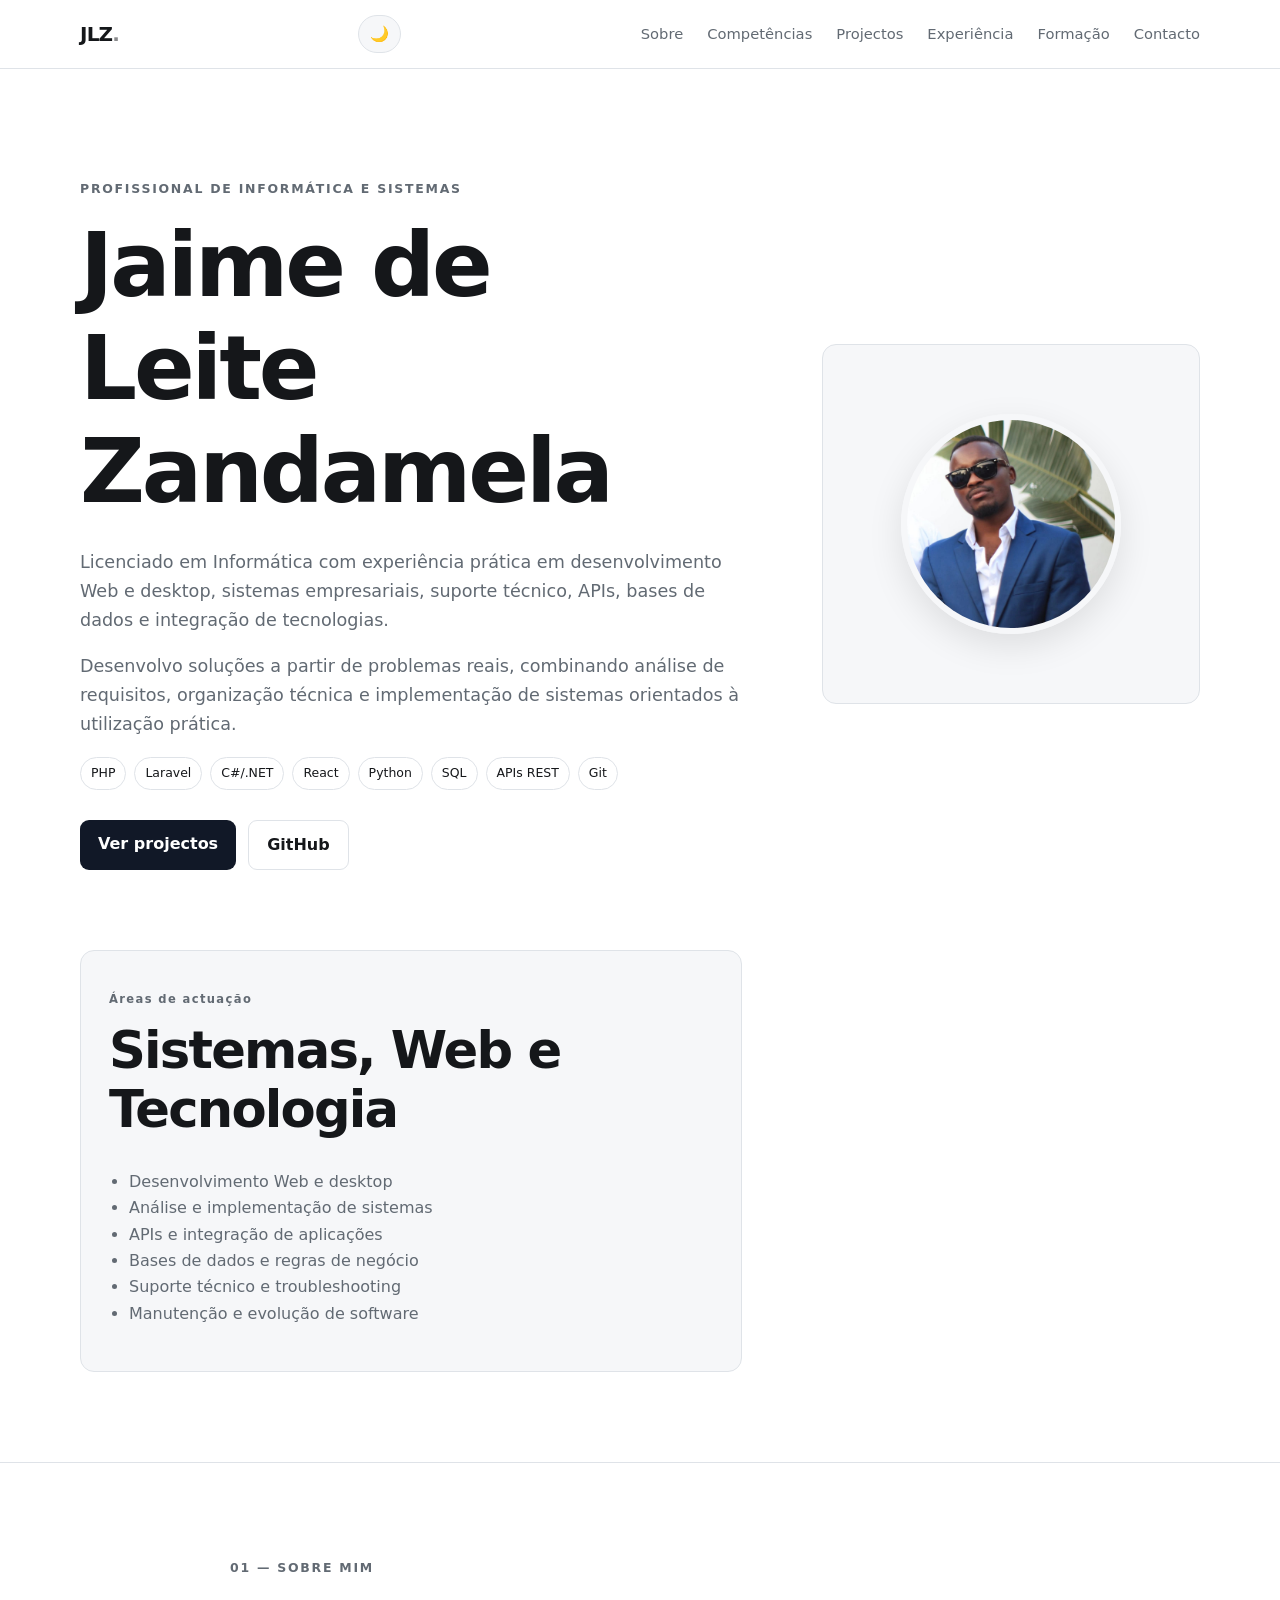
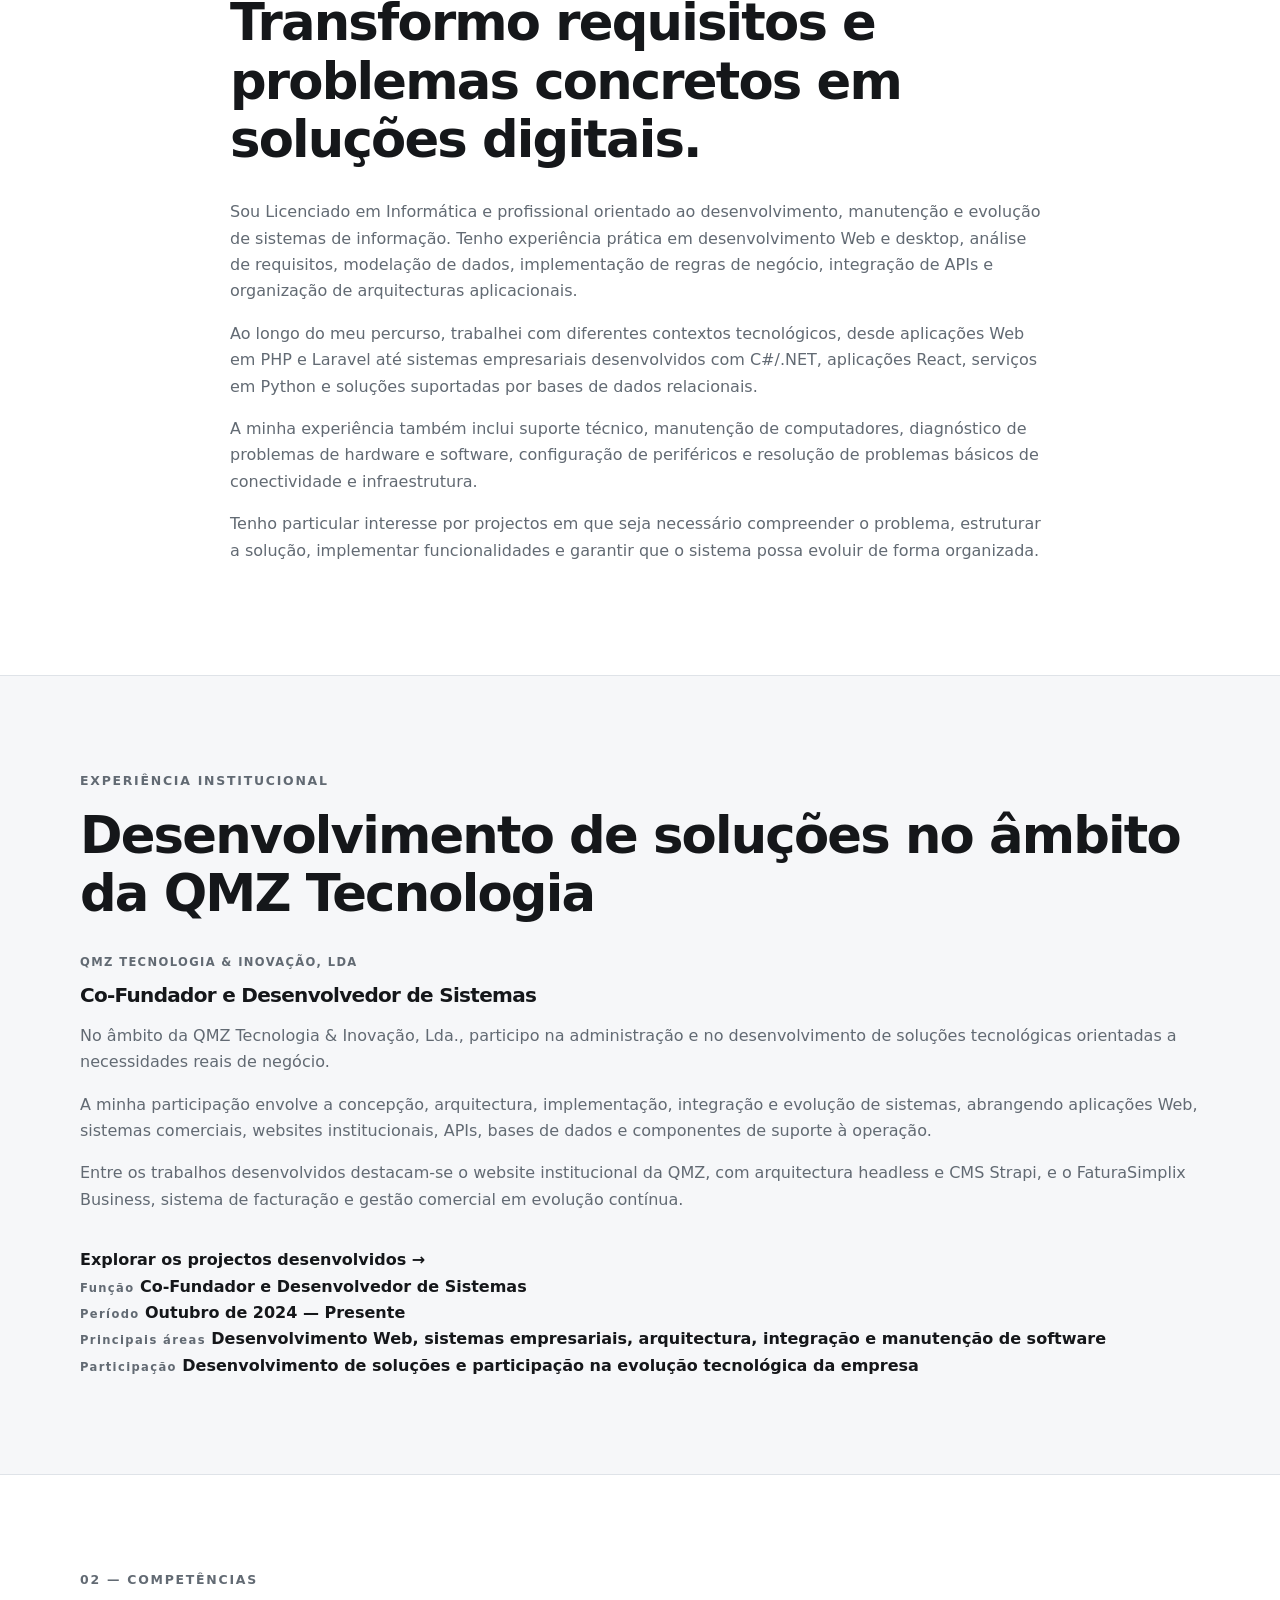
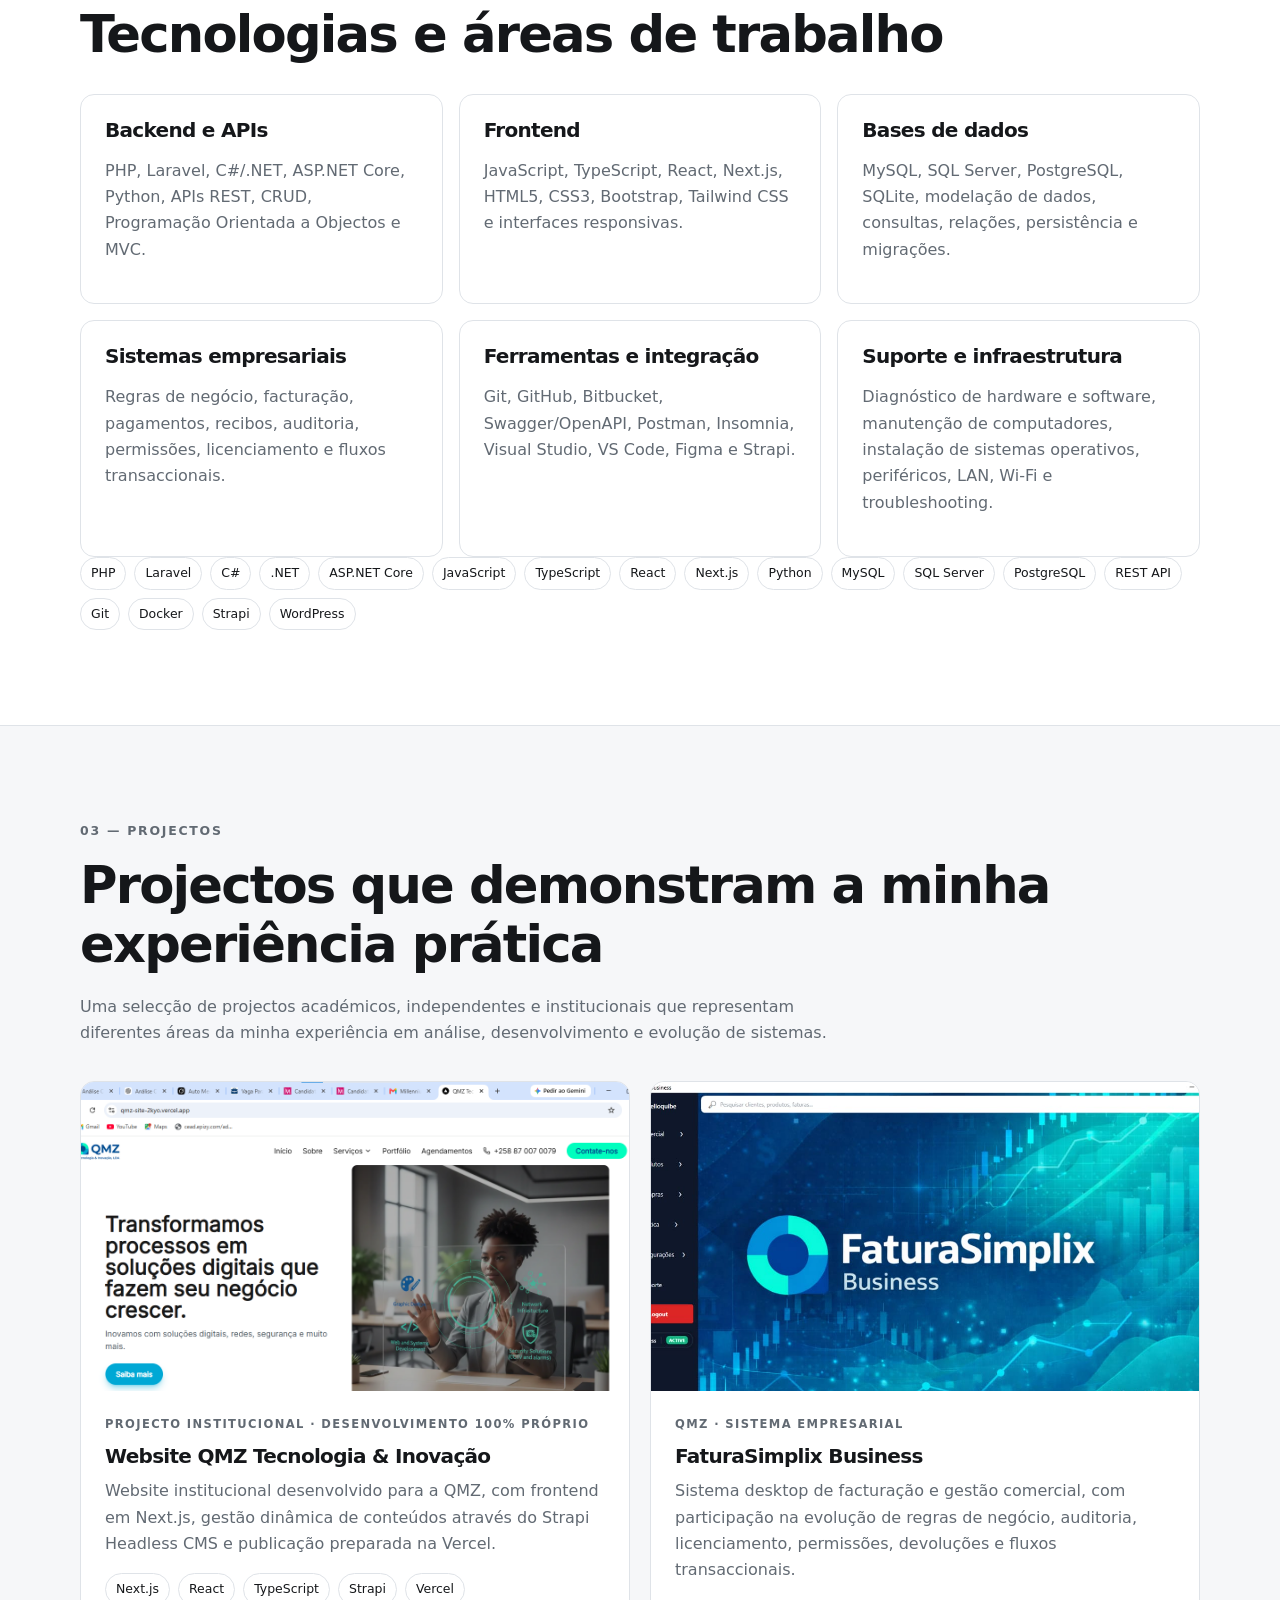
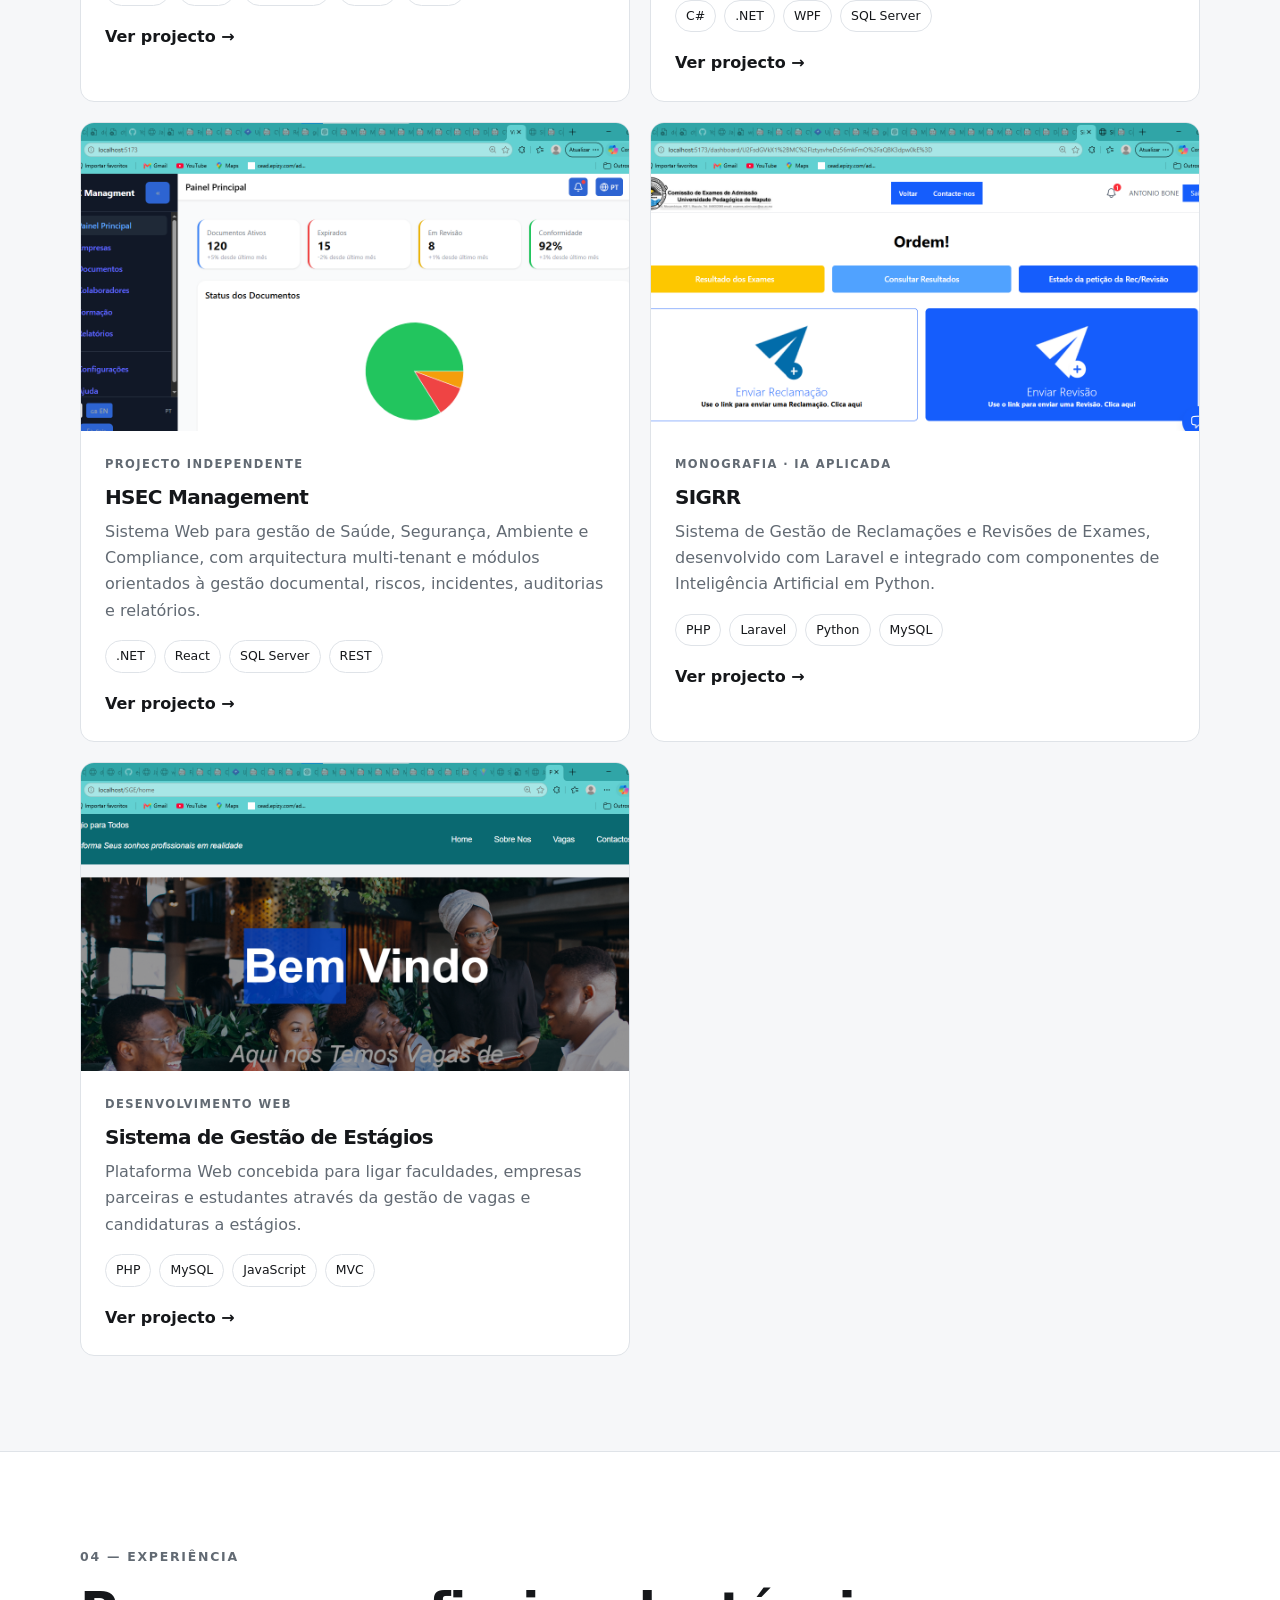
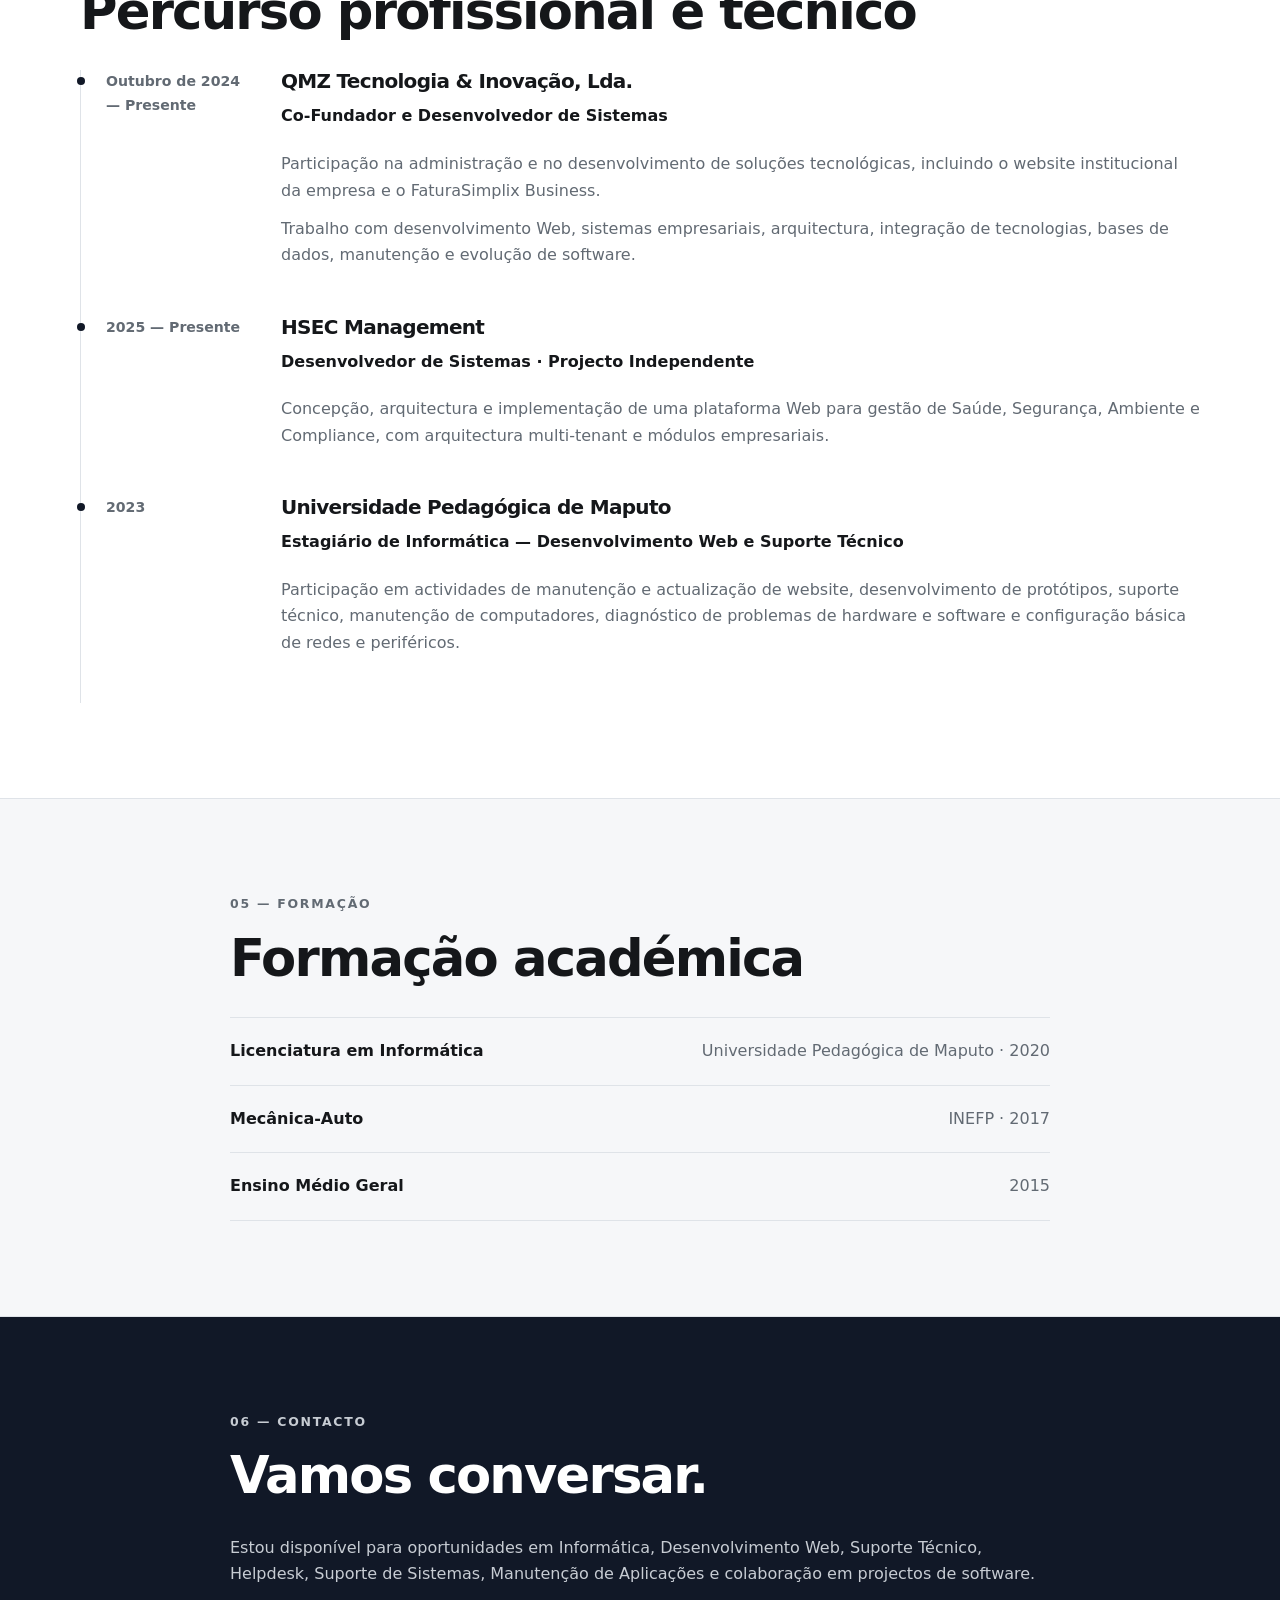
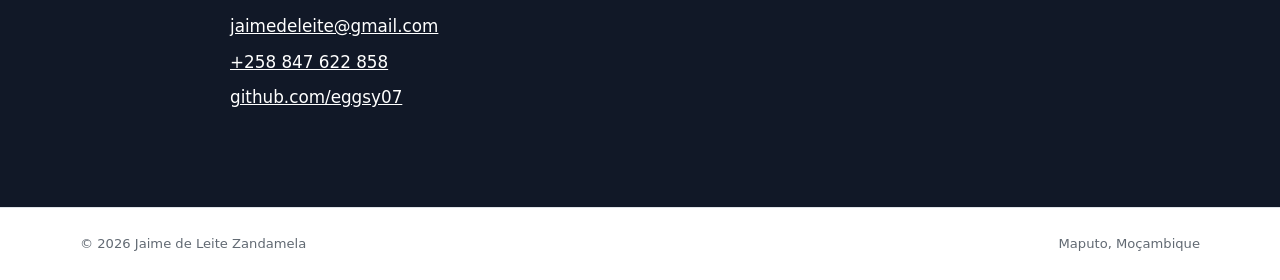
==== commit 88be6b26: "up" ====
--- a/index.html
+++ b/index.html
@@ -17,6 +17,15 @@
   <title>Jaime de Leite Zandamela | Informática e Sistemas</title>
 
   <link rel="stylesheet" href="style.css">
+  <!-- Google tag (gtag.js) -->
+  <script async src="https://www.googletagmanager.com/gtag/js?id=G-1LMY5WL1TP"></script>
+  <script>
+    window.dataLayer = window.dataLayer || [];
+    function gtag(){dataLayer.push(arguments);}
+    gtag('js', new Date());
+
+    gtag('config', 'G-1LMY5WL1TP');
+  </script>
 </head>
 
 <body>
@@ -838,11 +847,5 @@
 
 
   <script src="script.js"></script>
-
-  <script>
-    document.querySelector("#year").textContent =
-      new Date().getFullYear();
-  </script>
-
 </body>
 </html>
--- a/style.css
+++ b/style.css
@@ -1,111 +1,473 @@
 :root {
   --bg: #ffffff;
   --surface: #f6f7f9;
+  --surface-strong: #eef1f5;
   --text: #15171a;
   --muted: #626a73;
   --line: #dfe3e8;
   --accent: #111827;
+  --accent-contrast: #ffffff;
+  --placeholder-bg: #e9ebee;
+  --placeholder-text: #747b84;
+  --contact-text: #c7ccd3;
+  --shadow: rgba(0, 0, 0, .10);
+
   --max: 1120px;
   --radius: 14px;
 }
 
-* { box-sizing: border-box; }
-html { scroll-behavior: smooth; }
+[data-theme="dark"] {
+  --bg: #0f172a;
+  --surface: #172033;
+  --surface-strong: #202b3f;
+  --text: #f1f5f9;
+  --muted: #aab5c5;
+  --line: #334155;
+  --accent: #e2e8f0;
+  --accent-contrast: #0f172a;
+  --placeholder-bg: #263247;
+  --placeholder-text: #aab5c5;
+  --contact-text: #cbd5e1;
+  --shadow: rgba(0, 0, 0, .30);
+}
+
+* {
+  box-sizing: border-box;
+}
+
+html {
+  scroll-behavior: smooth;
+  color-scheme: light;
+}
+
+html[data-theme="dark"] {
+  color-scheme: dark;
+}
+
 body {
   margin: 0;
-  font-family: Inter, ui-sans-serif, system-ui, -apple-system, BlinkMacSystemFont, "Segoe UI", sans-serif;
+  font-family: Inter, ui-sans-serif, system-ui, -apple-system,
+    BlinkMacSystemFont, "Segoe UI", sans-serif;
   color: var(--text);
   background: var(--bg);
   line-height: 1.65;
-}
-a { color: inherit; }
-.container { width: min(var(--max), calc(100% - 40px)); margin: 0 auto; }
-.narrow { width: min(820px, calc(100% - 40px)); }
+  transition:
+    background-color .25s ease,
+    color .25s ease;
+}
+
+a {
+  color: inherit;
+}
+
+.container {
+  width: min(var(--max), calc(100% - 40px));
+  margin: 0 auto;
+}
+
+.narrow {
+  width: min(820px, calc(100% - 40px));
+}
+
+/* HEADER */
 
 .site-header {
-  position: sticky; top: 0; z-index: 20;
-  background: rgba(255,255,255,.94);
+  position: sticky;
+  top: 0;
+  z-index: 20;
+  background: color-mix(
+    in srgb,
+    var(--bg) 94%,
+    transparent
+  );
   border-bottom: 1px solid var(--line);
   backdrop-filter: blur(10px);
 }
-.nav { min-height: 68px; display: flex; align-items: center; justify-content: space-between; }
-.brand { text-decoration: none; font-weight: 800; letter-spacing: -.04em; font-size: 1.25rem; }
-.brand span { opacity: .5; }
-nav { display: flex; gap: 24px; }
-nav a { text-decoration: none; color: var(--muted); font-size: .92rem; }
-nav a:hover { color: var(--text); }
-.nav-toggle { display: none; background: none; border: 0; font-size: 1.4rem; }
-
-.hero { padding: 110px 0 90px; border-bottom: 1px solid var(--line); }
-.hero-grid { display: grid; grid-template-columns: 1.4fr .8fr; gap: 80px; align-items: center; }
-.eyebrow { margin: 0 0 14px; font-size: .78rem; font-weight: 800; letter-spacing: .14em; color: var(--muted); }
-h1, h2, h3 { line-height: 1.15; letter-spacing: -.035em; }
-h1 { font-size: clamp(3rem, 7vw, 5.8rem); margin: 0 0 25px; }
-h2 { font-size: clamp(2rem, 4vw, 3.2rem); margin: 0 0 30px; }
-h3 { margin: 0 0 10px; font-size: 1.25rem; }
-.hero-text { max-width: 680px; color: var(--muted); font-size: 1.1rem; }
-.tags, .tech { display: flex; flex-wrap: wrap; gap: 8px; }
-.tags span, .tech span {
-  border: 1px solid var(--line); border-radius: 999px; padding: 5px 10px;
-  font-size: .78rem; background: var(--bg);
-}
-.actions { display: flex; gap: 12px; margin-top: 30px; }
-.button { display: inline-block; padding: 11px 18px; border-radius: 9px; text-decoration: none; font-weight: 700; }
-.button.primary { background: var(--accent); color: #fff; }
-.button.secondary { border: 1px solid var(--line); }
-
-.hero-card { border: 1px solid var(--line); border-radius: var(--radius); padding: 28px; background: var(--surface); }
-.card-label, .project-type { font-size: .72rem; letter-spacing: .12em; font-weight: 800; color: var(--muted); }
-.hero-card ul { padding-left: 20px; color: var(--muted); }
-
-.section { padding: 95px 0; }
-.alt { background: var(--surface); border-top: 1px solid var(--line); border-bottom: 1px solid var(--line); }
-.section p { color: var(--muted); }
-.skill-grid { display: grid; grid-template-columns: repeat(3, 1fr); gap: 16px; }
-.skill-grid article { padding: 24px; background: var(--bg); border: 1px solid var(--line); border-radius: var(--radius); }
-
-.project-grid { display: grid; grid-template-columns: repeat(2, 1fr); gap: 20px; }
-.project-card { border: 1px solid var(--line); border-radius: var(--radius); overflow: hidden; background: var(--bg); }
-.project-image { aspect-ratio: 16/9; display: grid; place-items: center; }
-.placeholder { background: #e9ebee; color: #747b84; font-size: .72rem; letter-spacing: .08em; font-weight: 800; text-align: center; padding: 20px; }
-.project-body { padding: 24px; }
-.project-body p { margin-top: 0; }
-.text-link { display: inline-block; margin-top: 18px; font-weight: 800; text-decoration: none; }
-.text-link:hover { text-decoration: underline; }
-
-.timeline { border-left: 1px solid var(--line); }
-.timeline article { display: grid; grid-template-columns: 150px 1fr; gap: 25px; padding: 0 0 35px 25px; position: relative; }
-.timeline article::before { content: ""; position: absolute; width: 8px; height: 8px; border-radius: 50%; background: var(--accent); left: -4px; top: 7px; }
-.timeline span { color: var(--muted); font-size: .88rem; font-weight: 700; }
-.timeline p { margin: 0; }
-
-.education { display: grid; gap: 0; border-top: 1px solid var(--line); }
-.education div { display: flex; justify-content: space-between; gap: 20px; padding: 20px 0; border-bottom: 1px solid var(--line); }
-.education span { color: var(--muted); text-align: right; }
-
-.contact { background: var(--accent); color: #fff; }
-.contact p, .contact .eyebrow { color: #c7ccd3; }
-.contact-list { display: grid; gap: 8px; margin-top: 25px; }
-.contact-list a { font-size: 1.05rem; }
-
-footer { padding: 25px 0; border-top: 1px solid var(--line); }
-footer .container { display: flex; justify-content: space-between; color: var(--muted); font-size: .82rem; }
-
-@media (max-width: 800px) {
-  .hero { padding: 75px 0; }
-  .hero-grid, .project-grid, .skill-grid { grid-template-columns: 1fr; }
-  .hero-grid { gap: 40px; }
-  nav { display: none; position: absolute; top: 68px; left: 0; right: 0; padding: 18px 20px; background: #fff; border-bottom: 1px solid var(--line); flex-direction: column; }
-  nav.open { display: flex; }
-  .nav-toggle { display: block; }
-  .timeline article { grid-template-columns: 1fr; gap: 5px; }
-  .education div { flex-direction: column; gap: 4px; }
-  .education span { text-align: left; }
-  footer .container { flex-direction: column; gap: 5px; }
-}
-
-
-/* Image slots: replace only the file paths, without changing the layout. */
+
+.nav {
+  min-height: 68px;
+  display: flex;
+  align-items: center;
+  justify-content: space-between;
+  gap: 18px;
+}
+
+.brand {
+  text-decoration: none;
+  font-weight: 800;
+  letter-spacing: -.04em;
+  font-size: 1.25rem;
+}
+
+.brand span {
+  opacity: .5;
+}
+
+nav {
+  display: flex;
+  align-items: center;
+  gap: 24px;
+}
+
+nav a {
+  text-decoration: none;
+  color: var(--muted);
+  font-size: .92rem;
+}
+
+nav a:hover {
+  color: var(--text);
+}
+
+.nav-toggle {
+  display: none;
+  background: none;
+  color: var(--text);
+  border: 0;
+  font-size: 1.4rem;
+  cursor: pointer;
+}
+
+/* THEME TOGGLE */
+
+.theme-toggle {
+  display: inline-flex;
+  align-items: center;
+  justify-content: center;
+  gap: 7px;
+  min-width: 42px;
+  min-height: 38px;
+  padding: 8px 11px;
+  border: 1px solid var(--line);
+  border-radius: 999px;
+  background: var(--surface);
+  color: var(--text);
+  cursor: pointer;
+  font-size: .95rem;
+  transition:
+    background-color .2s ease,
+    border-color .2s ease,
+    transform .2s ease;
+}
+
+.theme-toggle:hover {
+  background: var(--surface-strong);
+  transform: translateY(-1px);
+}
+
+.theme-toggle:focus-visible,
+.nav-toggle:focus-visible,
+a:focus-visible,
+button:focus-visible {
+  outline: 3px solid var(--muted);
+  outline-offset: 3px;
+}
+
+/* HERO */
+
+.hero {
+  padding: 110px 0 90px;
+  border-bottom: 1px solid var(--line);
+}
+
+.hero-grid {
+  display: grid;
+  grid-template-columns: 1.4fr .8fr;
+  gap: 80px;
+  align-items: center;
+}
+
+.eyebrow {
+  margin: 0 0 14px;
+  font-size: .78rem;
+  font-weight: 800;
+  letter-spacing: .14em;
+  color: var(--muted);
+}
+
+h1,
+h2,
+h3 {
+  line-height: 1.15;
+  letter-spacing: -.035em;
+}
+
+h1 {
+  font-size: clamp(3rem, 7vw, 5.8rem);
+  margin: 0 0 25px;
+}
+
+h2 {
+  font-size: clamp(2rem, 4vw, 3.2rem);
+  margin: 0 0 30px;
+}
+
+h3 {
+  margin: 0 0 10px;
+  font-size: 1.25rem;
+}
+
+h4 {
+  margin-top: 0;
+}
+
+.hero-text {
+  max-width: 680px;
+  color: var(--muted);
+  font-size: 1.1rem;
+}
+
+.tags,
+.tech {
+  display: flex;
+  flex-wrap: wrap;
+  gap: 8px;
+}
+
+.tags span,
+.tech span {
+  border: 1px solid var(--line);
+  border-radius: 999px;
+  padding: 5px 10px;
+  font-size: .78rem;
+  background: var(--bg);
+}
+
+.actions {
+  display: flex;
+  flex-wrap: wrap;
+  gap: 12px;
+  margin-top: 30px;
+}
+
+.button {
+  display: inline-block;
+  padding: 11px 18px;
+  border-radius: 9px;
+  text-decoration: none;
+  font-weight: 700;
+  transition:
+    transform .2s ease,
+    background-color .2s ease;
+}
+
+.button:hover {
+  transform: translateY(-2px);
+}
+
+.button.primary {
+  background: var(--accent);
+  color: var(--accent-contrast);
+}
+
+.button.secondary {
+  border: 1px solid var(--line);
+  background: var(--bg);
+}
+
+/* CARDS */
+
+.hero-card {
+  border: 1px solid var(--line);
+  border-radius: var(--radius);
+  padding: 28px;
+  background: var(--surface);
+}
+
+.card-label,
+.project-type {
+  font-size: .72rem;
+  letter-spacing: .12em;
+  font-weight: 800;
+  color: var(--muted);
+}
+
+.hero-card ul {
+  padding-left: 20px;
+  color: var(--muted);
+}
+
+/* SECTIONS */
+
+.section {
+  padding: 95px 0;
+}
+
+.alt {
+  background: var(--surface);
+  border-top: 1px solid var(--line);
+  border-bottom: 1px solid var(--line);
+}
+
+.section p {
+  color: var(--muted);
+}
+
+.section-intro {
+  max-width: 760px;
+  margin-top: -10px;
+  margin-bottom: 35px;
+}
+
+/* SKILLS */
+
+.skill-grid {
+  display: grid;
+  grid-template-columns: repeat(3, 1fr);
+  gap: 16px;
+}
+
+.skill-grid article {
+  padding: 24px;
+  background: var(--bg);
+  border: 1px solid var(--line);
+  border-radius: var(--radius);
+}
+
+/* PROJECTS */
+
+.project-grid {
+  display: grid;
+  grid-template-columns: repeat(2, 1fr);
+  gap: 20px;
+}
+
+.project-card {
+  border: 1px solid var(--line);
+  border-radius: var(--radius);
+  overflow: hidden;
+  background: var(--bg);
+}
+
+.project-image {
+  aspect-ratio: 16 / 9;
+  display: grid;
+  place-items: center;
+}
+
+.placeholder {
+  background: var(--placeholder-bg);
+  color: var(--placeholder-text);
+  font-size: .72rem;
+  letter-spacing: .08em;
+  font-weight: 800;
+  text-align: center;
+  padding: 20px;
+}
+
+.project-body {
+  padding: 24px;
+}
+
+.project-body p {
+  margin-top: 0;
+}
+
+.text-link {
+  display: inline-block;
+  margin-top: 18px;
+  font-weight: 800;
+  text-decoration: none;
+}
+
+.text-link:hover {
+  text-decoration: underline;
+}
+
+/* TIMELINE */
+
+.timeline {
+  border-left: 1px solid var(--line);
+}
+
+.timeline article {
+  display: grid;
+  grid-template-columns: 150px 1fr;
+  gap: 25px;
+  padding: 0 0 35px 25px;
+  position: relative;
+}
+
+.timeline article::before {
+  content: "";
+  position: absolute;
+  width: 8px;
+  height: 8px;
+  border-radius: 50%;
+  background: var(--accent);
+  left: -4px;
+  top: 7px;
+}
+
+.timeline span {
+  color: var(--muted);
+  font-size: .88rem;
+  font-weight: 700;
+}
+
+.timeline p {
+  margin: 0 0 12px;
+}
+
+/* EDUCATION */
+
+.education {
+  display: grid;
+  gap: 0;
+  border-top: 1px solid var(--line);
+}
+
+.education div {
+  display: flex;
+  justify-content: space-between;
+  gap: 20px;
+  padding: 20px 0;
+  border-bottom: 1px solid var(--line);
+}
+
+.education span {
+  color: var(--muted);
+  text-align: right;
+}
+
+/* CONTACT */
+
+.contact {
+  background: var(--accent);
+  color: var(--accent-contrast);
+}
+
+.contact p,
+.contact .eyebrow {
+  color: var(--contact-text);
+}
+
+.contact-list {
+  display: grid;
+  gap: 8px;
+  margin-top: 25px;
+}
+
+.contact-list a {
+  font-size: 1.05rem;
+}
+
+/* FOOTER */
+
+footer {
+  padding: 25px 0;
+  border-top: 1px solid var(--line);
+}
+
+footer .container {
+  display: flex;
+  justify-content: space-between;
+  color: var(--muted);
+  font-size: .82rem;
+}
+
+/* IMAGENS */
+
 .image-slot {
   display: block;
   width: 100%;
@@ -113,6 +475,7 @@
   object-fit: cover;
   object-position: center;
 }
+
 .profile-photo {
   width: 220px;
   height: 220px;
@@ -120,8 +483,9 @@
   object-fit: cover;
   object-position: center;
   border: 6px solid var(--surface);
-  box-shadow: 0 12px 35px rgba(0,0,0,.10);
-}
+  box-shadow: 0 12px 35px var(--shadow);
+}
+
 .hero-visual {
   display: flex;
   align-items: center;
@@ -129,13 +493,116 @@
   min-height: 360px;
   padding: 30px;
 }
-.project-image, .project-hero, .screens figure {
+
+.project-image,
+.project-hero,
+.screens figure {
   overflow: hidden;
   background: var(--surface);
 }
-.project-image img { aspect-ratio: 16/10; }
-.project-hero img { width: 100%; aspect-ratio: 16/9; object-fit: cover; display:block; }
-.screens figure { margin: 0; }
-.screens figure img { display:block; width:100%; aspect-ratio:16/9; object-fit:cover; }
-.screens figcaption { padding:10px 14px; font-size:.85rem; color:var(--muted); }
-@media(max-width:700px){.profile-photo{width:170px;height:170px}.hero-visual{min-height:260px}}
+
+.project-image img {
+  aspect-ratio: 16 / 10;
+}
+
+.project-hero img {
+  width: 100%;
+  aspect-ratio: 16 / 9;
+  object-fit: cover;
+  display: block;
+}
+
+.screens figure {
+  margin: 0;
+}
+
+.screens figure img {
+  display: block;
+  width: 100%;
+  aspect-ratio: 16 / 9;
+  object-fit: cover;
+}
+
+.screens figcaption {
+  padding: 10px 14px;
+  font-size: .85rem;
+  color: var(--muted);
+}
+
+/* RESPONSIVIDADE */
+
+@media (max-width: 800px) {
+  .hero {
+    padding: 75px 0;
+  }
+
+  .hero-grid,
+  .project-grid,
+  .skill-grid {
+    grid-template-columns: 1fr;
+  }
+
+  .hero-grid {
+    gap: 40px;
+  }
+
+  nav {
+    display: none;
+    position: absolute;
+    top: 68px;
+    left: 0;
+    right: 0;
+    padding: 18px 20px;
+    background: var(--bg);
+    border-bottom: 1px solid var(--line);
+    flex-direction: column;
+    align-items: flex-start;
+  }
+
+  nav.open {
+    display: flex;
+  }
+
+  .nav-toggle {
+    display: block;
+  }
+
+  .timeline article {
+    grid-template-columns: 1fr;
+    gap: 5px;
+  }
+
+  .education div {
+    flex-direction: column;
+    gap: 4px;
+  }
+
+  .education span {
+    text-align: left;
+  }
+
+  footer .container {
+    flex-direction: column;
+    gap: 5px;
+  }
+}
+
+@media (max-width: 700px) {
+  .profile-photo {
+    width: 170px;
+    height: 170px;
+  }
+
+  .hero-visual {
+    min-height: 260px;
+  }
+}
+
+@media (prefers-reduced-motion: reduce) {
+  *,
+  *::before,
+  *::after {
+    scroll-behavior: auto !important;
+    transition: none !important;
+  }
+}
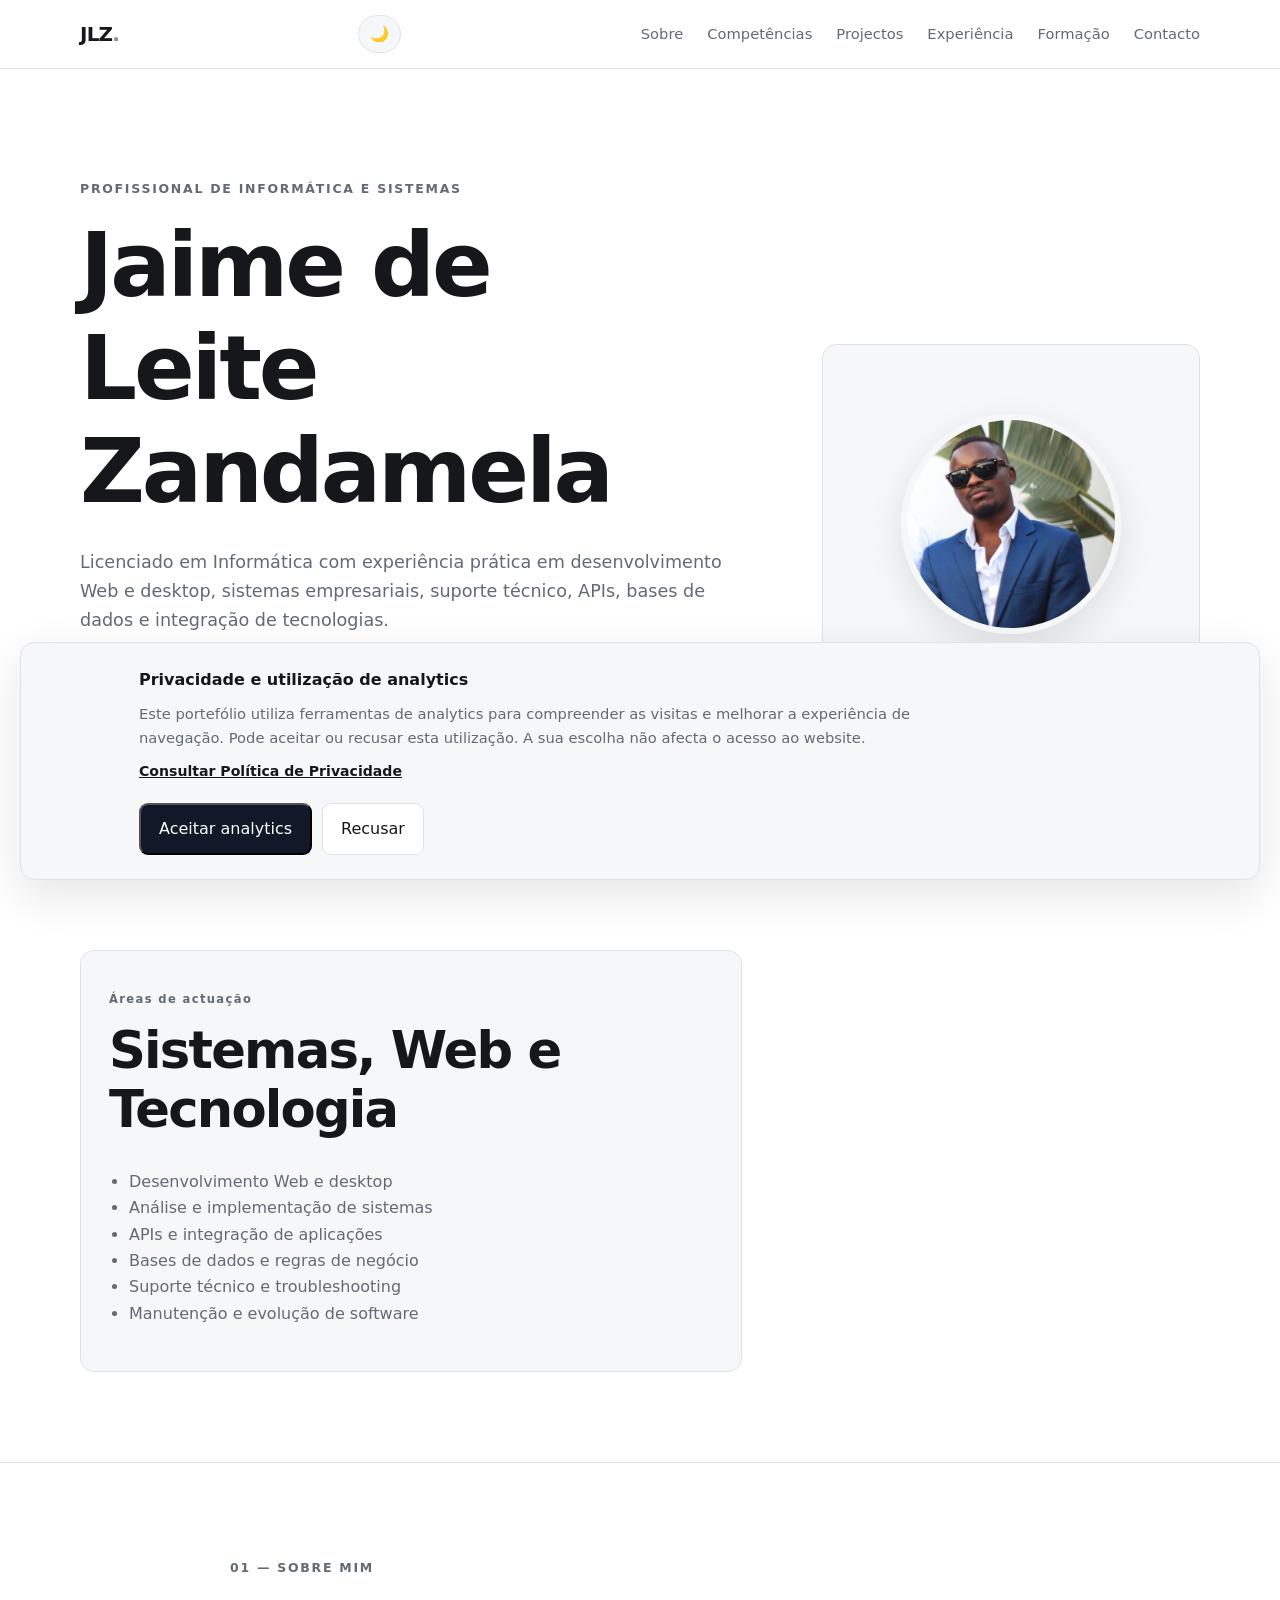
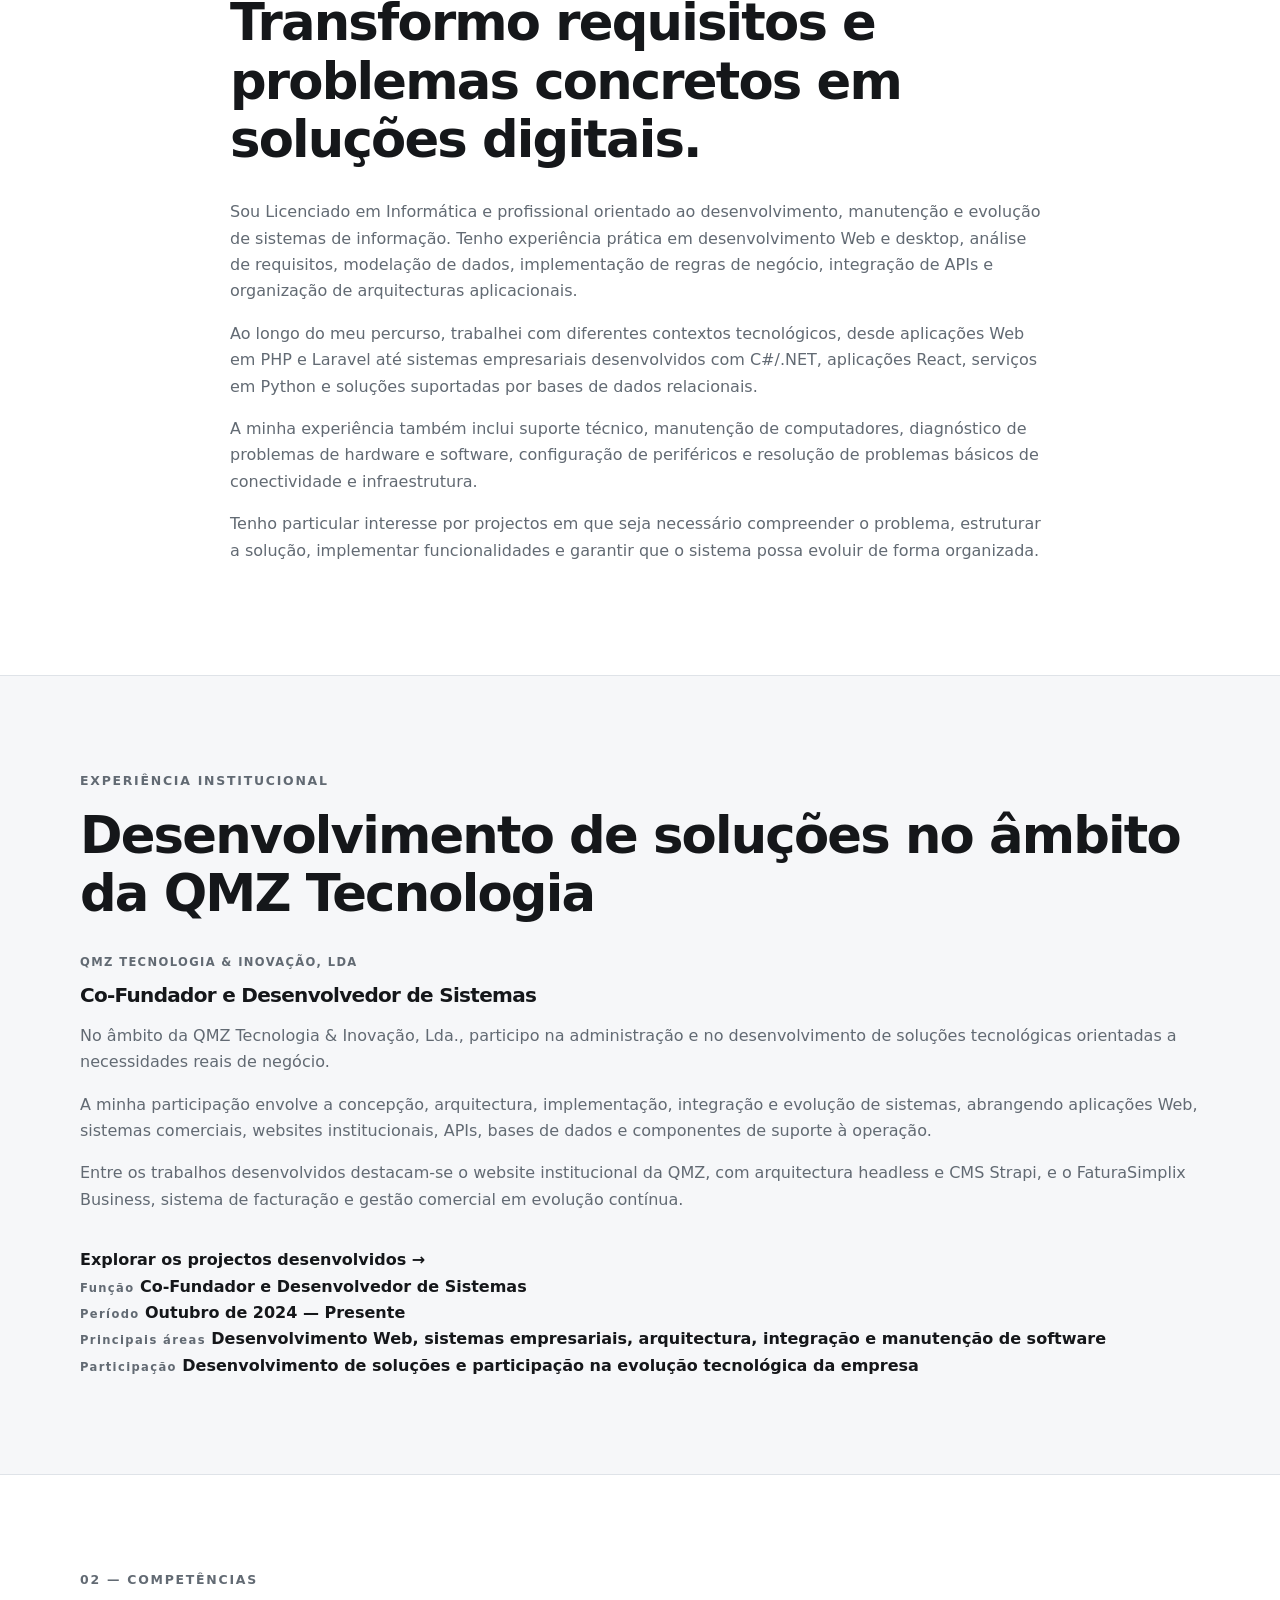
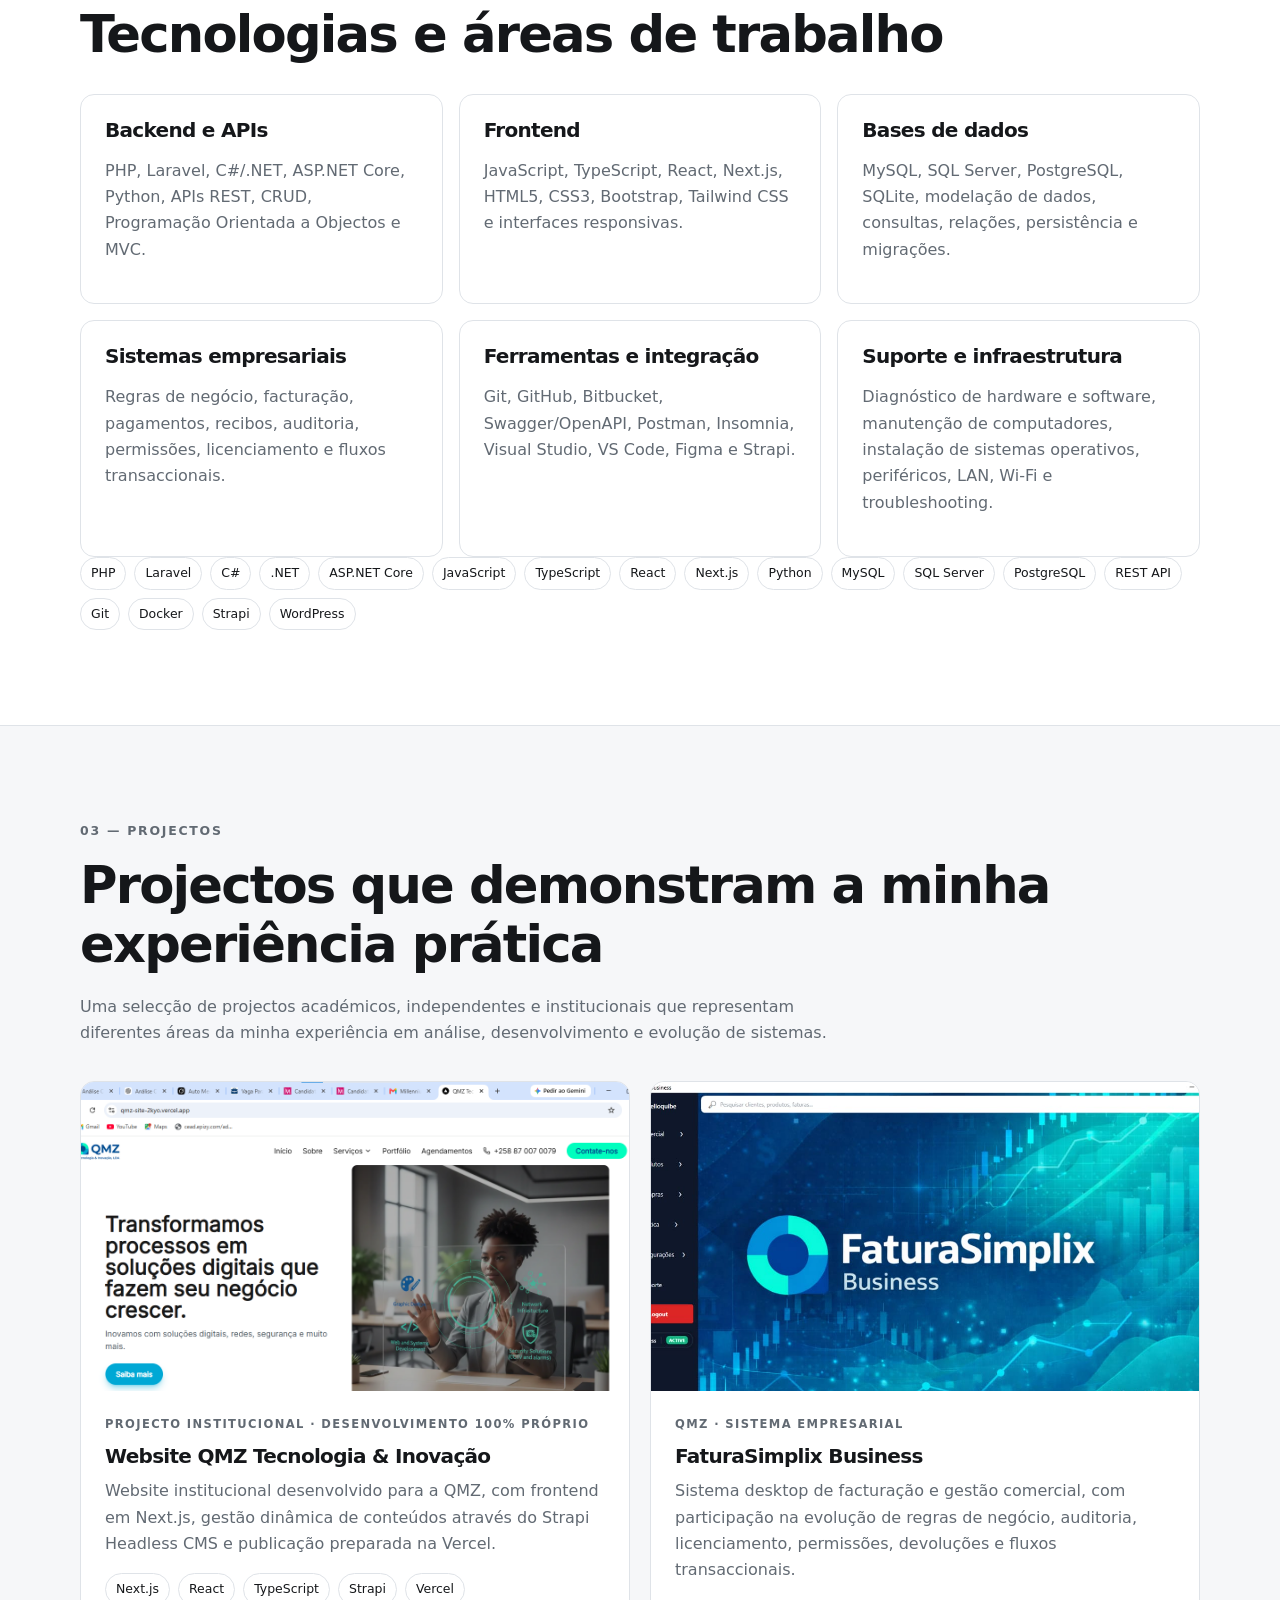
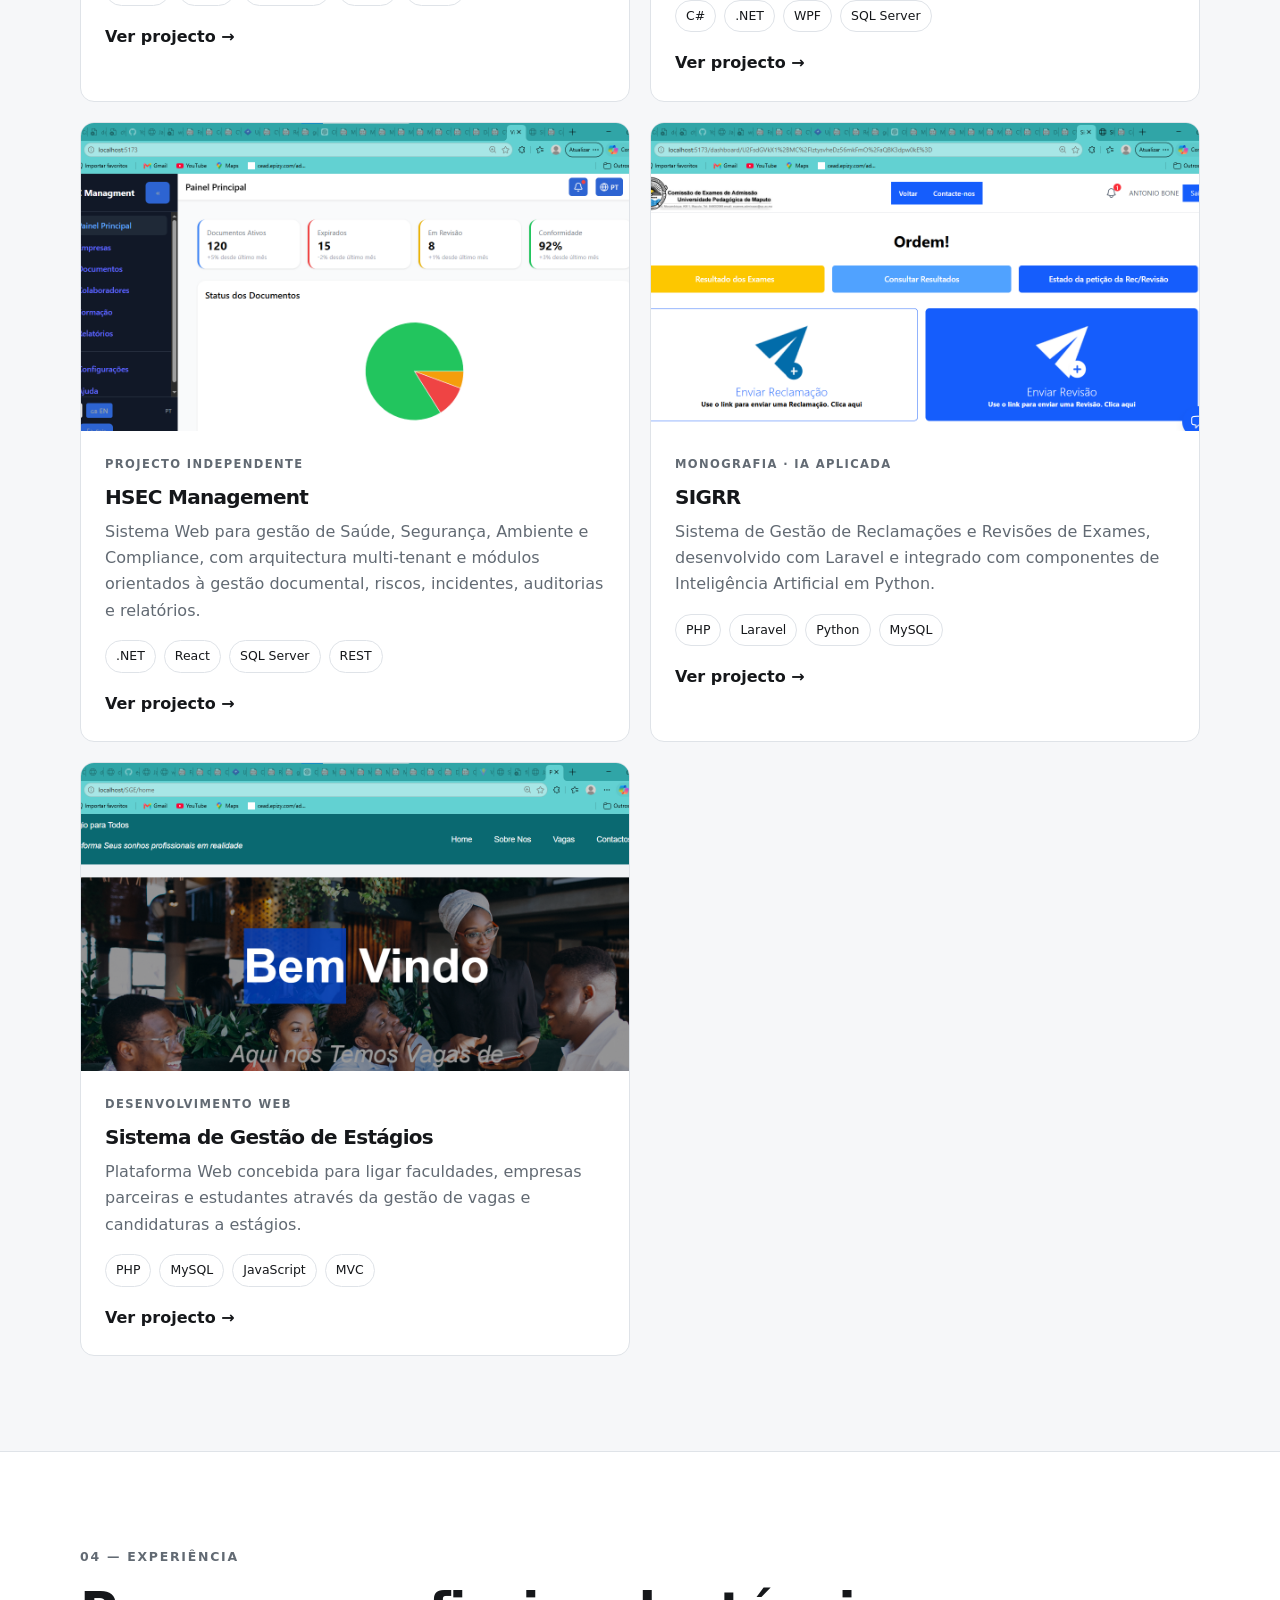
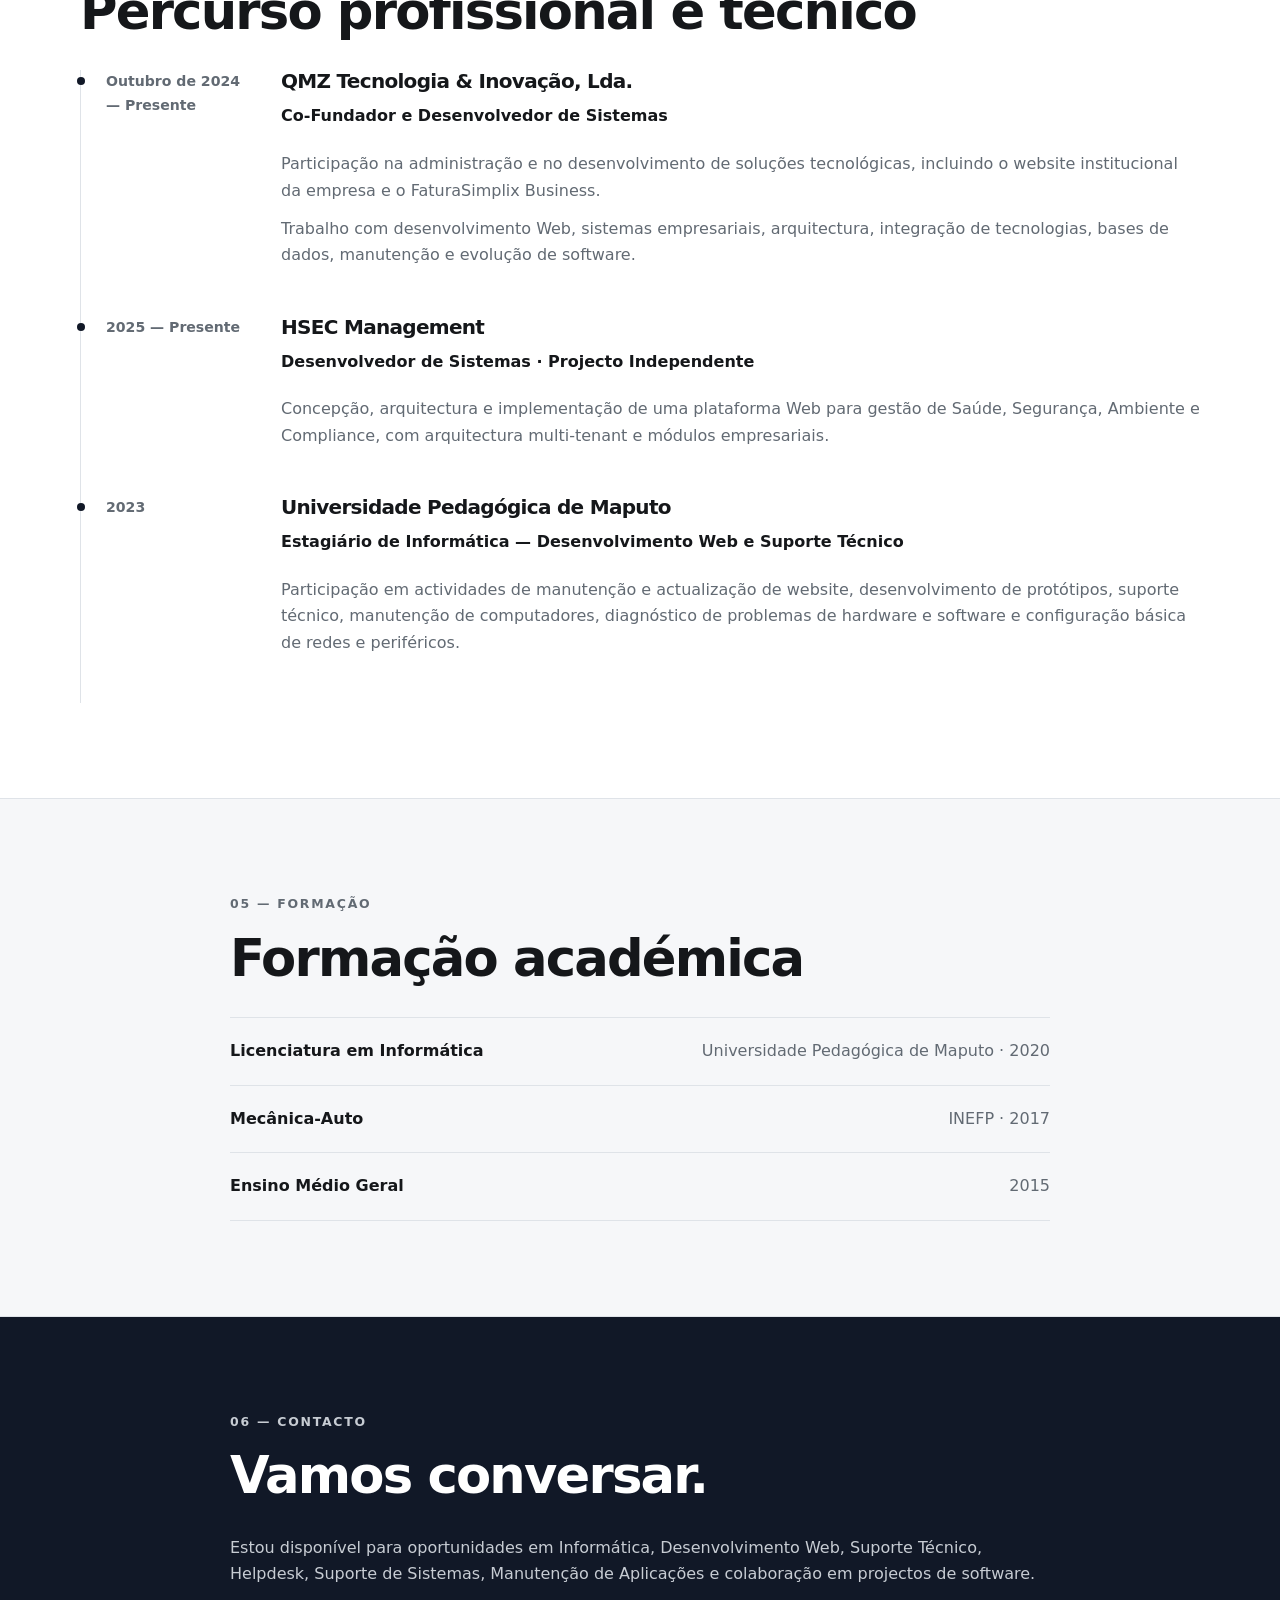
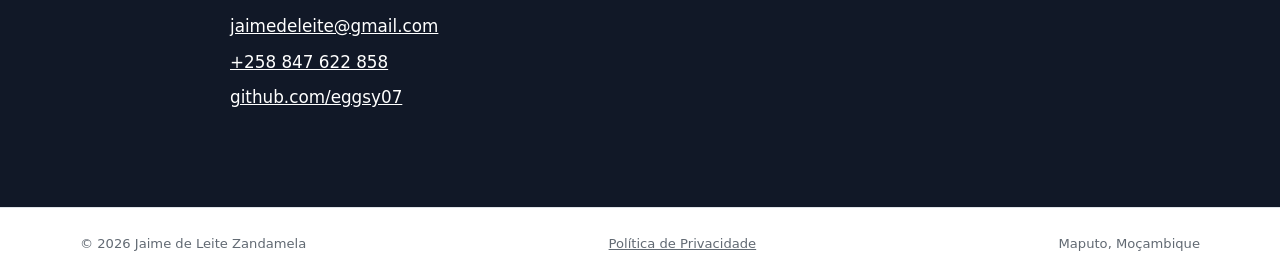
==== commit ce6e5cfd: "up" ====
--- a/index.html
+++ b/index.html
@@ -1,8 +1,13 @@
 <!DOCTYPE html>
 <html lang="pt">
+
 <head>
   <meta charset="UTF-8">
-  <meta name="viewport" content="width=device-width, initial-scale=1.0">
+
+  <meta
+    name="viewport"
+    content="width=device-width, initial-scale=1.0"
+  >
 
   <meta
     name="description"
@@ -14,23 +19,25 @@
     content="Jaime Zandamela, Informática, Desenvolvimento Web, PHP, Laravel, .NET, React, Python, Sistemas Empresariais, Suporte Técnico"
   >
 
-  <title>Jaime de Leite Zandamela | Informática e Sistemas</title>
+  <title>
+    Jaime de Leite Zandamela | Informática e Sistemas
+  </title>
 
   <link rel="stylesheet" href="style.css">
-  <!-- Google tag (gtag.js) -->
-  <script async src="https://www.googletagmanager.com/gtag/js?id=G-1LMY5WL1TP"></script>
-  <script>
-    window.dataLayer = window.dataLayer || [];
-    function gtag(){dataLayer.push(arguments);}
-    gtag('js', new Date());
-
-    gtag('config', 'G-1LMY5WL1TP');
-  </script>
+
+  <!--
+    O Google Analytics NÃO é carregado directamente aqui.
+    Será carregado pelo script.js apenas depois do consentimento
+    do visitante.
+  -->
 </head>
 
 <body>
 
+  <!-- CABEÇALHO -->
+
   <header class="site-header">
+
     <div class="container nav">
 
       <a class="brand" href="#inicio">
@@ -42,26 +49,50 @@
         aria-label="Abrir menu"
         aria-expanded="false"
         aria-controls="main-nav"
+        type="button"
       >
         ☰
       </button>
 
       <nav id="main-nav">
-        <a href="#sobre">Sobre</a>
-        <a href="#competencias">Competências</a>
-        <a href="#projectos">Projectos</a>
-        <a href="#experiencia">Experiência</a>
-        <a href="#formacao">Formação</a>
-        <a href="#contacto">Contacto</a>
+
+        <a href="#sobre">
+          Sobre
+        </a>
+
+        <a href="#competencias">
+          Competências
+        </a>
+
+        <a href="#projectos">
+          Projectos
+        </a>
+
+        <a href="#experiencia">
+          Experiência
+        </a>
+
+        <a href="#formacao">
+          Formação
+        </a>
+
+        <a href="#contacto">
+          Contacto
+        </a>
+
       </nav>
 
     </div>
+
   </header>
 
+
   <main>
 
     <!-- HERO -->
+
     <section id="inicio" class="hero">
+
       <div class="container hero-grid">
 
         <div>
@@ -88,6 +119,7 @@
           </p>
 
           <div class="tags">
+
             <span>PHP</span>
             <span>Laravel</span>
             <span>C#/.NET</span>
@@ -96,10 +128,15 @@
             <span>SQL</span>
             <span>APIs REST</span>
             <span>Git</span>
+
           </div>
 
           <div class="actions">
-            <a class="button primary" href="#projectos">
+
+            <a
+              class="button primary"
+              href="#projectos"
+            >
               Ver projectos
             </a>
 
@@ -107,21 +144,26 @@
               class="button secondary"
               href="https://github.com/eggsy07"
               target="_blank"
-              rel="noopener"
+              rel="noopener noreferrer"
             >
               GitHub
             </a>
+
           </div>
 
         </div>
 
+
         <aside class="hero-card hero-visual">
+
           <img
             class="profile-photo"
             src="assets/img/Profile.jpeg"
             alt="Fotografia de Jaime de Leite Zandamela"
           >
+
         </aside>
+
 
         <aside class="hero-card">
 
@@ -134,22 +176,44 @@
           </h2>
 
           <ul>
-            <li>Desenvolvimento Web e desktop</li>
-            <li>Análise e implementação de sistemas</li>
-            <li>APIs e integração de aplicações</li>
-            <li>Bases de dados e regras de negócio</li>
-            <li>Suporte técnico e troubleshooting</li>
-            <li>Manutenção e evolução de software</li>
+
+            <li>
+              Desenvolvimento Web e desktop
+            </li>
+
+            <li>
+              Análise e implementação de sistemas
+            </li>
+
+            <li>
+              APIs e integração de aplicações
+            </li>
+
+            <li>
+              Bases de dados e regras de negócio
+            </li>
+
+            <li>
+              Suporte técnico e troubleshooting
+            </li>
+
+            <li>
+              Manutenção e evolução de software
+            </li>
+
           </ul>
 
         </aside>
 
       </div>
+
     </section>
 
 
     <!-- SOBRE -->
+
     <section id="sobre" class="section">
+
       <div class="container narrow">
 
         <p class="eyebrow">
@@ -191,11 +255,14 @@
         </p>
 
       </div>
+
     </section>
 
 
     <!-- DESTAQUE QMZ -->
+
     <section id="qmz-destaque" class="section alt">
+
       <div class="container">
 
         <p class="eyebrow">
@@ -209,6 +276,7 @@
         <div class="qmz-highlight">
 
           <div>
+
             <p class="project-type">
               QMZ TECNOLOGIA & INOVAÇÃO, LDA
             </p>
@@ -237,14 +305,20 @@
               comercial em evolução contínua.
             </p>
 
-            <a class="text-link" href="#projectos">
+            <a
+              class="text-link"
+              href="#projectos"
+            >
               Explorar os projectos desenvolvidos →
             </a>
+
           </div>
 
+
           <div class="qmz-highlight-details">
 
             <div>
+
               <span class="card-label">
                 Função
               </span>
@@ -252,9 +326,12 @@
               <strong>
                 Co-Fundador e Desenvolvedor de Sistemas
               </strong>
-            </div>
+
+            </div>
+
 
             <div>
+
               <span class="card-label">
                 Período
               </span>
@@ -262,9 +339,12 @@
               <strong>
                 Outubro de 2024 — Presente
               </strong>
-            </div>
+
+            </div>
+
 
             <div>
+
               <span class="card-label">
                 Principais áreas
               </span>
@@ -273,9 +353,12 @@
                 Desenvolvimento Web, sistemas empresariais,
                 arquitectura, integração e manutenção de software
               </strong>
-            </div>
+
+            </div>
+
 
             <div>
+
               <span class="card-label">
                 Participação
               </span>
@@ -284,6 +367,7 @@
                 Desenvolvimento de soluções e participação na evolução
                 tecnológica da empresa
               </strong>
+
             </div>
 
           </div>
@@ -291,11 +375,14 @@
         </div>
 
       </div>
+
     </section>
 
 
     <!-- COMPETÊNCIAS -->
+
     <section id="competencias" class="section">
+
       <div class="container">
 
         <p class="eyebrow">
@@ -309,6 +396,7 @@
         <div class="skill-grid">
 
           <article>
+
             <h3>
               Backend e APIs
             </h3>
@@ -317,9 +405,12 @@
               PHP, Laravel, C#/.NET, ASP.NET Core, Python, APIs REST,
               CRUD, Programação Orientada a Objectos e MVC.
             </p>
-          </article>
+
+          </article>
+
 
           <article>
+
             <h3>
               Frontend
             </h3>
@@ -328,9 +419,12 @@
               JavaScript, TypeScript, React, Next.js, HTML5, CSS3,
               Bootstrap, Tailwind CSS e interfaces responsivas.
             </p>
-          </article>
+
+          </article>
+
 
           <article>
+
             <h3>
               Bases de dados
             </h3>
@@ -339,9 +433,12 @@
               MySQL, SQL Server, PostgreSQL, SQLite, modelação de dados,
               consultas, relações, persistência e migrações.
             </p>
-          </article>
+
+          </article>
+
 
           <article>
+
             <h3>
               Sistemas empresariais
             </h3>
@@ -350,9 +447,12 @@
               Regras de negócio, facturação, pagamentos, recibos,
               auditoria, permissões, licenciamento e fluxos transaccionais.
             </p>
-          </article>
+
+          </article>
+
 
           <article>
+
             <h3>
               Ferramentas e integração
             </h3>
@@ -361,9 +461,12 @@
               Git, GitHub, Bitbucket, Swagger/OpenAPI, Postman,
               Insomnia, Visual Studio, VS Code, Figma e Strapi.
             </p>
-          </article>
+
+          </article>
+
 
           <article>
+
             <h3>
               Suporte e infraestrutura
             </h3>
@@ -373,11 +476,14 @@
               instalação de sistemas operativos, periféricos, LAN, Wi-Fi
               e troubleshooting.
             </p>
+
           </article>
 
         </div>
 
+
         <div class="tech">
+
           <span>PHP</span>
           <span>Laravel</span>
           <span>C#</span>
@@ -396,14 +502,18 @@
           <span>Docker</span>
           <span>Strapi</span>
           <span>WordPress</span>
+
         </div>
 
       </div>
+
     </section>
 
 
     <!-- PROJECTOS -->
+
     <section id="projectos" class="section alt">
+
       <div class="container">
 
         <p class="eyebrow">
@@ -420,19 +530,24 @@
           desenvolvimento e evolução de sistemas.
         </p>
 
+
         <div class="project-grid">
 
-          <!-- QMZ WEBSITE -->
+          <!-- WEBSITE QMZ -->
+
           <article class="project-card featured">
 
             <div class="project-image">
+
               <img
                 class="image-slot"
                 src="assets/img/QMZ-Web-Home.png"
                 alt="Website institucional da QMZ Tecnologia e Inovação"
                 loading="lazy"
               >
-            </div>
+
+            </div>
+
 
             <div class="project-body">
 
@@ -451,32 +566,42 @@
               </p>
 
               <div class="tech">
+
                 <span>Next.js</span>
                 <span>React</span>
                 <span>TypeScript</span>
                 <span>Strapi</span>
                 <span>Vercel</span>
+
               </div>
 
-              <a class="text-link" href="projects/qmz.html">
+              <a
+                class="text-link"
+                href="projects/qmz.html"
+              >
                 Ver projecto →
               </a>
 
             </div>
+
           </article>
 
 
           <!-- FATURASIMPLIX -->
+
           <article class="project-card">
 
             <div class="project-image">
+
               <img
                 class="image-slot"
                 src="assets/img/FSB-cover.jpeg"
                 alt="Screenshot principal do FaturaSimplix Business"
                 loading="lazy"
               >
-            </div>
+
+            </div>
+
 
             <div class="project-body">
 
@@ -495,31 +620,41 @@
               </p>
 
               <div class="tech">
+
                 <span>C#</span>
                 <span>.NET</span>
                 <span>WPF</span>
                 <span>SQL Server</span>
+
               </div>
 
-              <a class="text-link" href="projects/faturasimplix.html">
+              <a
+                class="text-link"
+                href="projects/faturasimplix.html"
+              >
                 Ver projecto →
               </a>
 
             </div>
+
           </article>
 
 
           <!-- HSEC -->
+
           <article class="project-card">
 
             <div class="project-image">
+
               <img
                 class="image-slot"
                 src="assets/img/hsc-01.png"
                 alt="Screenshot principal do HSEC Management"
                 loading="lazy"
               >
-            </div>
+
+            </div>
+
 
             <div class="project-body">
 
@@ -538,31 +673,41 @@
               </p>
 
               <div class="tech">
+
                 <span>.NET</span>
                 <span>React</span>
                 <span>SQL Server</span>
                 <span>REST</span>
+
               </div>
 
-              <a class="text-link" href="projects/hsec.html">
+              <a
+                class="text-link"
+                href="projects/hsec.html"
+              >
                 Ver projecto →
               </a>
 
             </div>
+
           </article>
 
 
           <!-- SIGRR -->
+
           <article class="project-card">
 
             <div class="project-image">
+
               <img
                 class="image-slot"
                 src="assets/img/sigrr-01.png"
                 alt="Screenshot principal do SIGRR"
                 loading="lazy"
               >
-            </div>
+
+            </div>
+
 
             <div class="project-body">
 
@@ -581,31 +726,41 @@
               </p>
 
               <div class="tech">
+
                 <span>PHP</span>
                 <span>Laravel</span>
                 <span>Python</span>
                 <span>MySQL</span>
+
               </div>
 
-              <a class="text-link" href="projects/sigrr.html">
+              <a
+                class="text-link"
+                href="projects/sigrr.html"
+              >
                 Ver projecto →
               </a>
 
             </div>
+
           </article>
 
 
           <!-- SGE -->
+
           <article class="project-card">
 
             <div class="project-image">
+
               <img
                 class="image-slot"
                 src="assets/img/Estagios-cover.png"
                 alt="Screenshot principal do Sistema de Gestão de Estágios"
                 loading="lazy"
               >
-            </div>
+
+            </div>
+
 
             <div class="project-body">
 
@@ -624,26 +779,36 @@
               </p>
 
               <div class="tech">
+
                 <span>PHP</span>
                 <span>MySQL</span>
                 <span>JavaScript</span>
                 <span>MVC</span>
+
               </div>
 
-              <a class="text-link" href="projects/estagios.html">
+              <a
+                class="text-link"
+                href="projects/estagios.html"
+              >
                 Ver projecto →
               </a>
 
             </div>
+
           </article>
 
         </div>
+
       </div>
+
     </section>
 
 
     <!-- EXPERIÊNCIA -->
+
     <section id="experiencia" class="section">
+
       <div class="container">
 
         <p class="eyebrow">
@@ -654,14 +819,17 @@
           Percurso profissional e técnico
         </h2>
 
+
         <div class="timeline">
 
           <article>
+
             <span>
               Outubro de 2024 — Presente
             </span>
 
             <div>
+
               <h3>
                 QMZ Tecnologia & Inovação, Lda.
               </h3>
@@ -681,16 +849,20 @@
                 arquitectura, integração de tecnologias, bases de dados,
                 manutenção e evolução de software.
               </p>
-            </div>
+
+            </div>
+
           </article>
 
 
           <article>
+
             <span>
               2025 — Presente
             </span>
 
             <div>
+
               <h3>
                 HSEC Management
               </h3>
@@ -704,16 +876,20 @@
                 Web para gestão de Saúde, Segurança, Ambiente e Compliance,
                 com arquitectura multi-tenant e módulos empresariais.
               </p>
-            </div>
+
+            </div>
+
           </article>
 
 
           <article>
+
             <span>
               2023
             </span>
 
             <div>
+
               <h3>
                 Universidade Pedagógica de Maputo
               </h3>
@@ -728,17 +904,22 @@
                 manutenção de computadores, diagnóstico de problemas de
                 hardware e software e configuração básica de redes e periféricos.
               </p>
-            </div>
+
+            </div>
+
           </article>
 
         </div>
 
       </div>
+
     </section>
 
 
     <!-- FORMAÇÃO -->
+
     <section id="formacao" class="section alt">
+
       <div class="container narrow">
 
         <p class="eyebrow">
@@ -749,9 +930,11 @@
           Formação académica
         </h2>
 
+
         <div class="education">
 
           <div>
+
             <strong>
               Licenciatura em Informática
             </strong>
@@ -759,9 +942,12 @@
             <span>
               Universidade Pedagógica de Maputo · 2020
             </span>
+
           </div>
 
+
           <div>
+
             <strong>
               Mecânica-Auto
             </strong>
@@ -769,9 +955,12 @@
             <span>
               INEFP · 2017
             </span>
+
           </div>
 
+
           <div>
+
             <strong>
               Ensino Médio Geral
             </strong>
@@ -779,16 +968,20 @@
             <span>
               2015
             </span>
+
           </div>
 
         </div>
 
       </div>
+
     </section>
 
 
     <!-- CONTACTO -->
+
     <section id="contacto" class="section contact">
+
       <div class="container narrow">
 
         <p class="eyebrow">
@@ -805,6 +998,7 @@
           Aplicações e colaboração em projectos de software.
         </p>
 
+
         <div class="contact-list">
 
           <a href="mailto:jaimedeleite@gmail.com">
@@ -818,7 +1012,7 @@
           <a
             href="https://github.com/eggsy07"
             target="_blank"
-            rel="noopener"
+            rel="noopener noreferrer"
           >
             github.com/eggsy07
           </a>
@@ -826,16 +1020,79 @@
         </div>
 
       </div>
+
     </section>
 
   </main>
 
 
+  <!-- BANNER DE CONSENTIMENTO -->
+
+  <div
+    id="consent-banner"
+    class="consent-banner"
+    role="dialog"
+    aria-labelledby="consent-title"
+    aria-describedby="consent-description"
+    hidden
+  >
+
+    <div class="consent-content">
+
+      <strong id="consent-title">
+        Privacidade e utilização de analytics
+      </strong>
+
+      <p id="consent-description">
+        Este portefólio utiliza ferramentas de analytics para compreender
+        as visitas e melhorar a experiência de navegação. Pode aceitar ou
+        recusar esta utilização. A sua escolha não afecta o acesso ao website.
+      </p>
+
+      <a href="privacidade.html">
+        Consultar Política de Privacidade
+      </a>
+
+      <div class="consent-actions">
+
+        <button
+          id="consent-accept"
+          class="button primary"
+          type="button"
+        >
+          Aceitar analytics
+        </button>
+
+        <button
+          id="consent-reject"
+          class="button secondary"
+          type="button"
+        >
+          Recusar
+        </button>
+
+      </div>
+
+    </div>
+
+  </div>
+
+
+  <!-- RODAPÉ -->
+
   <footer>
+
     <div class="container">
 
       <span>
-        © <span id="year"></span> Jaime de Leite Zandamela
+        © <span id="year"></span>
+        Jaime de Leite Zandamela
+      </span>
+
+      <span>
+        <a href="privacidade.html">
+          Política de Privacidade
+        </a>
       </span>
 
       <span>
@@ -843,9 +1100,14 @@
       </span>
 
     </div>
+
   </footer>
 
 
+  <!-- JavaScript principal -->
+
   <script src="script.js"></script>
+
 </body>
+
 </html>
--- a/style.css
+++ b/style.css
@@ -529,6 +529,63 @@
   color: var(--muted);
 }
 
+/* AVISO DE CONSENTIMENTO */
+
+.consent-banner {
+  position: fixed;
+  left: 20px;
+  right: 20px;
+  bottom: 20px;
+  z-index: 100;
+  background: var(--surface);
+  color: var(--text);
+  border: 1px solid var(--line);
+  border-radius: var(--radius);
+  box-shadow: 0 15px 45px var(--shadow);
+}
+
+.consent-content {
+  width: min(100%, 1050px);
+  margin: 0 auto;
+  padding: 24px;
+}
+
+.consent-content strong {
+  display: block;
+  margin-bottom: 8px;
+  font-size: 1rem;
+}
+
+.consent-content p {
+  max-width: 850px;
+  margin: 0 0 8px;
+  color: var(--muted);
+  font-size: .92rem;
+}
+
+.consent-content a {
+  color: var(--text);
+  font-size: .88rem;
+  font-weight: 700;
+}
+
+.consent-actions {
+  display: flex;
+  flex-wrap: wrap;
+  gap: 10px;
+  margin-top: 18px;
+}
+
+.consent-actions .button {
+  cursor: pointer;
+  font: inherit;
+}
+
+.consent-actions .button.secondary {
+  color: var(--text);
+}
+
+
 /* RESPONSIVIDADE */
 
 @media (max-width: 800px) {
@@ -598,6 +655,27 @@
   }
 }
 
+@media (max-width: 600px) {
+  .consent-banner {
+    left: 10px;
+    right: 10px;
+    bottom: 10px;
+  }
+
+  .consent-content {
+    padding: 18px;
+  }
+
+  .consent-actions {
+    flex-direction: column;
+  }
+
+  .consent-actions .button {
+    width: 100%;
+    text-align: center;
+  }
+}
+
 @media (prefers-reduced-motion: reduce) {
   *,
   *::before,
